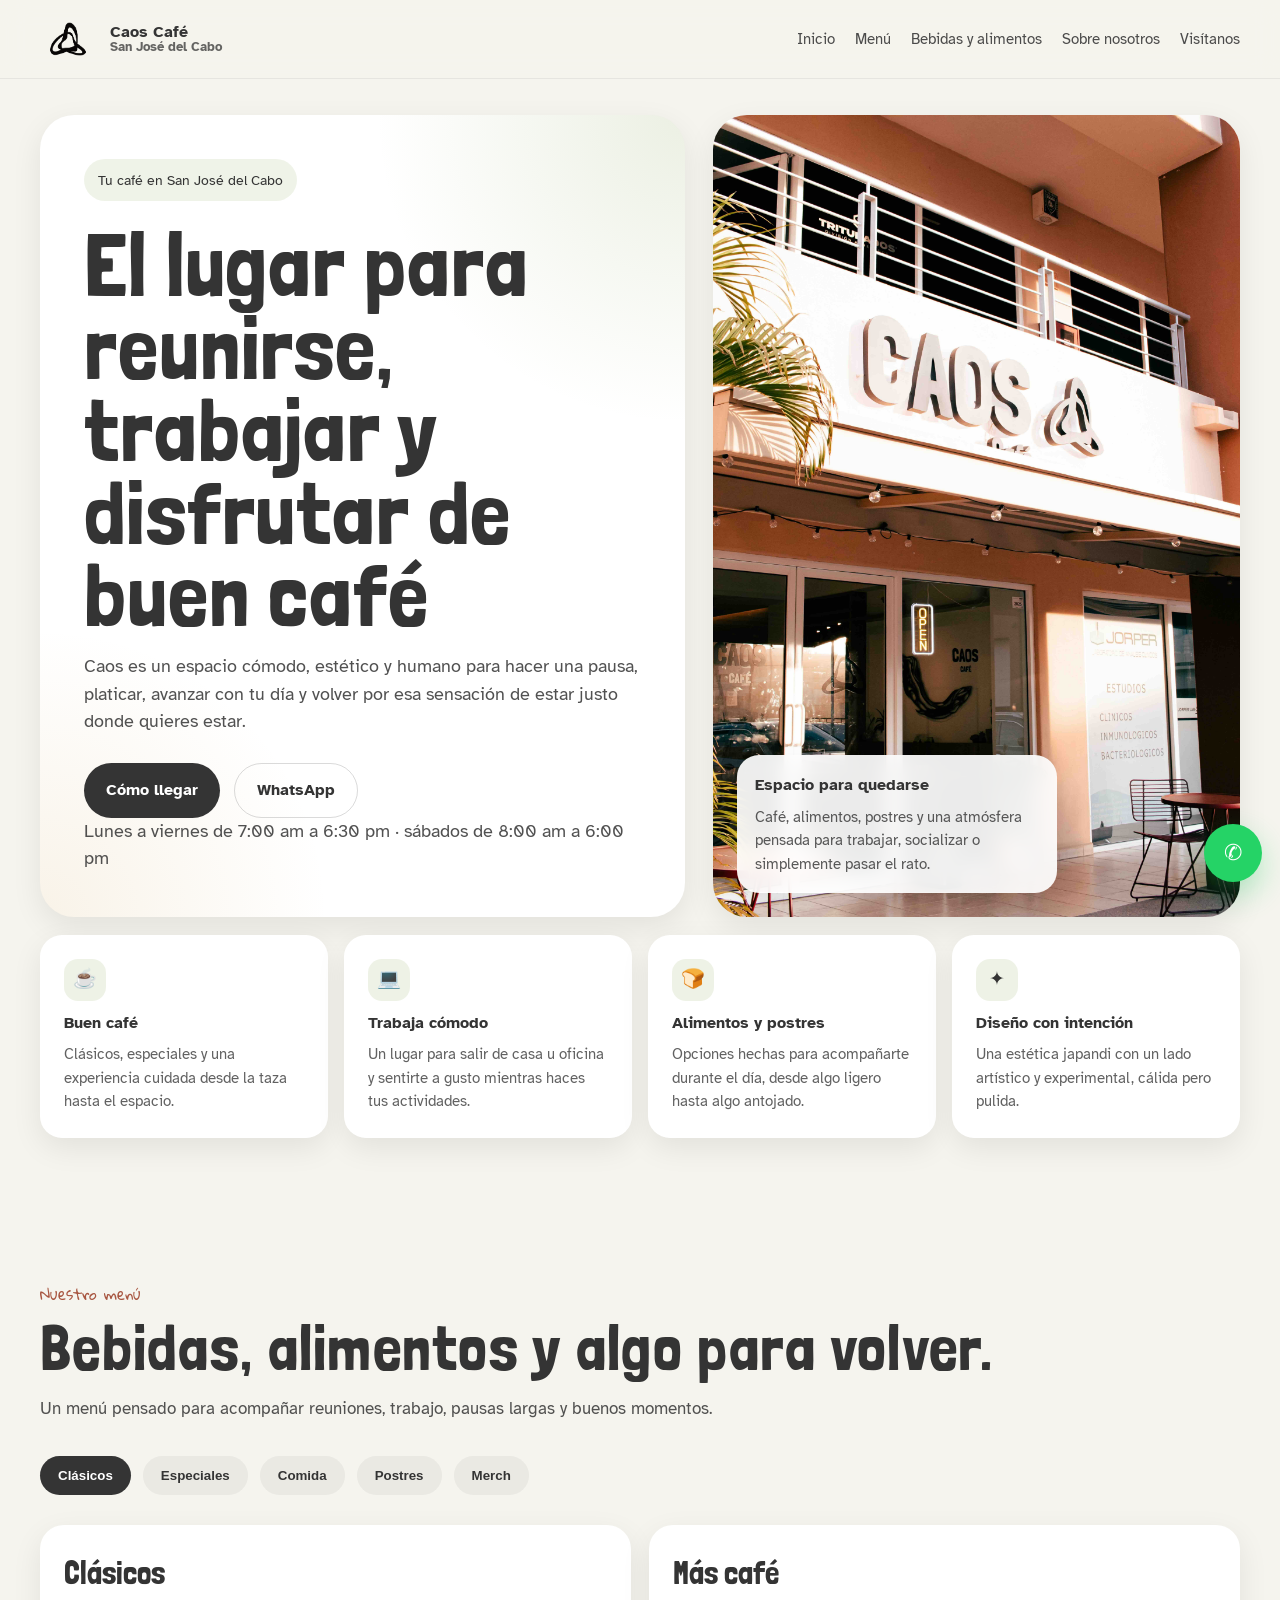
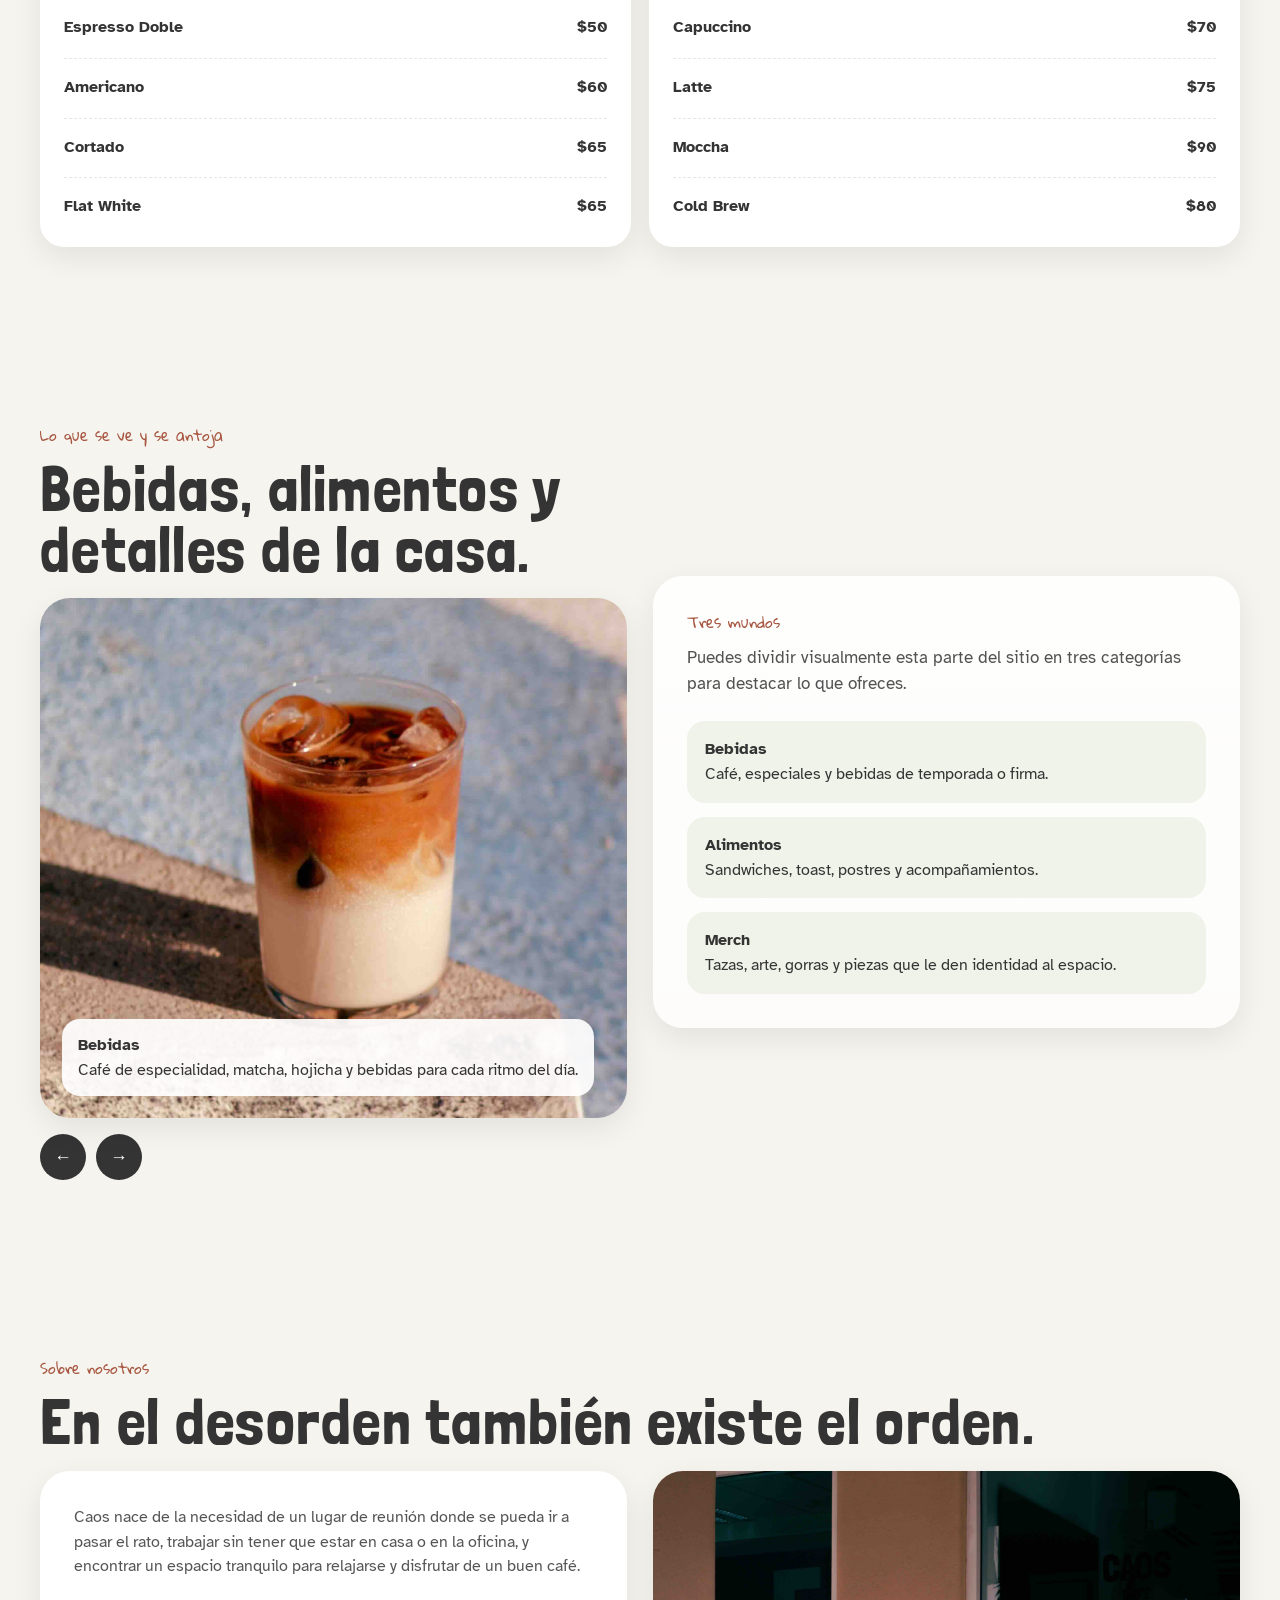
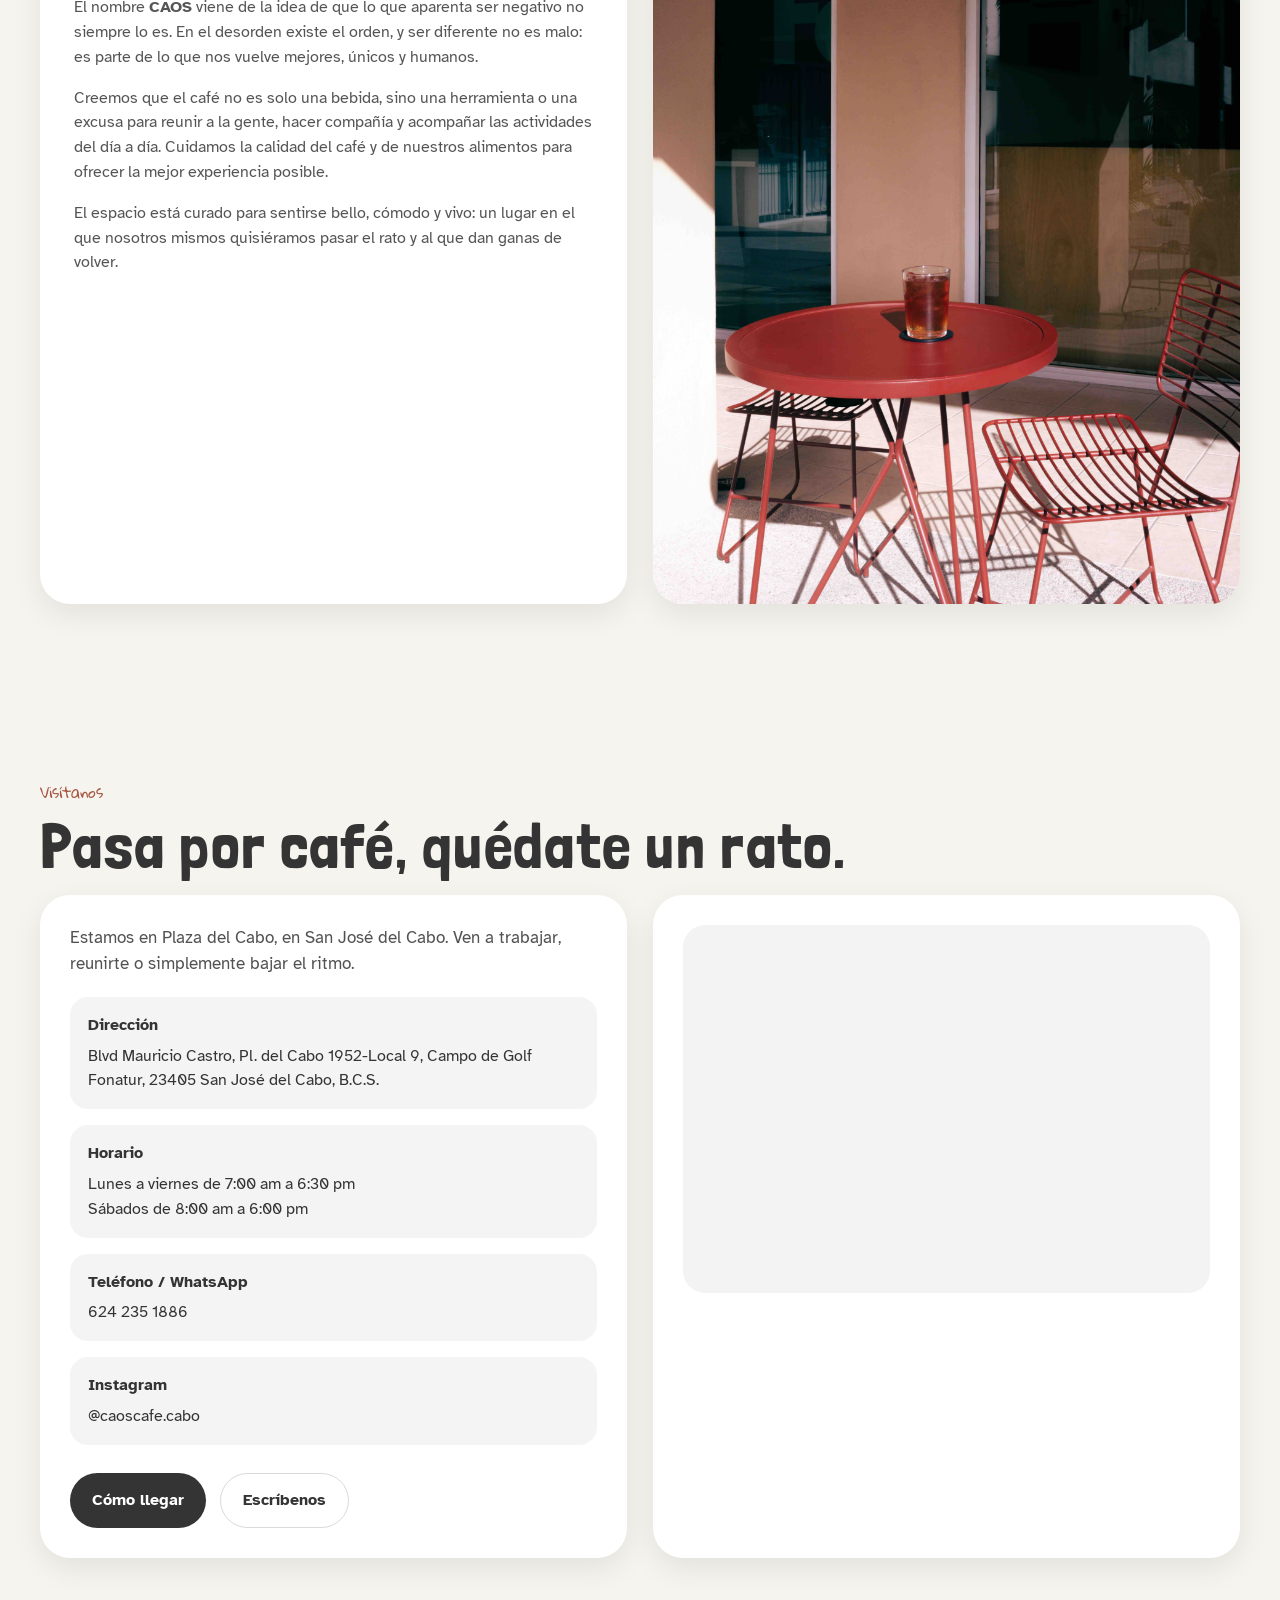
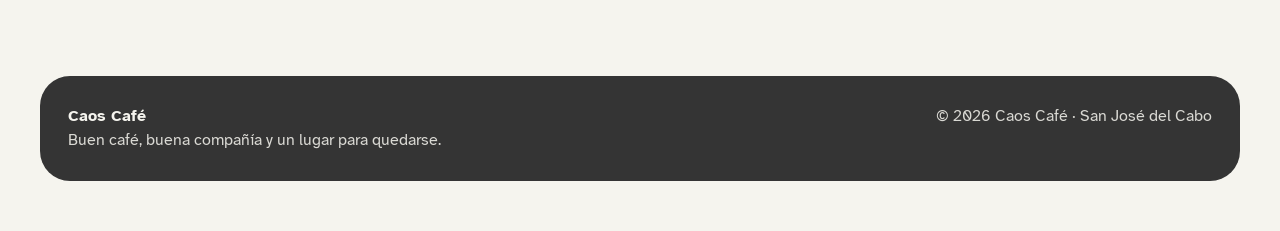
==== index.html @ 8fc266f8 "Update index.html" ====
<!DOCTYPE html>
<html lang="es">
<head>
  <meta charset="UTF-8" />
  <meta name="viewport" content="width=device-width, initial-scale=1.0" />
  <title>Caos Café | San José del Cabo</title>
  <meta
    name="description"
    content="Caos Café es un rincón acogedor en San José del Cabo para reunirse, trabajar, relajarse y disfrutar de buen café, alimentos y postres."
  />

  <link rel="preconnect" href="https://fonts.googleapis.com" />
  <link rel="preconnect" href="https://fonts.gstatic.com" crossorigin />
  <link
    href="https://fonts.googleapis.com/css2?family=Atkinson+Hyperlegible:wght@400;700&family=Gloria+Hallelujah&family=Londrina+Solid:wght@300;400;900&display=swap"
    rel="stylesheet"
  />

  <link rel="stylesheet" href="style.css" />
</head>
<body>
  <header class="topbar">
    <div class="container nav">
      <a class="brand" href="#inicio">
        <div class="brand-logo">
          <img src="img/logo.png" alt="Logo Caos Café" />
        </div>
        <div class="brand-text">
          <strong>Caos Café</strong>
          <span>San José del Cabo</span>
        </div>
      </a>

      <button class="menu-toggle" id="menuToggle" aria-label="Abrir menú">
        Menú
      </button>

      <nav class="nav-links" id="navLinks">
        <a href="#inicio">Inicio</a>
        <a href="#menu">Menú</a>
        <a href="#bebidas-alimentos">Bebidas y alimentos</a>
        <a href="#sobre">Sobre nosotros</a>
        <a href="#visitanos">Visítanos</a>
      </nav>
    </div>
  </header>

  <main>
    <section class="hero container" id="inicio">
      <div class="hero-grid">
        <div class="hero-copy reveal">
          <div class="hero-tag">Tu café en San José del Cabo</div>
          <h1>
            El lugar para reunirse, trabajar y disfrutar de buen café
          </h1>
          <p>
            Caos es un espacio cómodo, estético y humano para hacer una pausa, platicar,
            avanzar con tu día y volver por esa sensación de estar justo donde quieres estar.
          </p>

          <div class="btn-row">
            <a
              class="btn btn-primary"
              href="https://maps.app.goo.gl/ELxwdEVexVzNKW5b9"
              target="_blank"
              rel="noopener noreferrer"
            >
              Cómo llegar
            </a>

            <a
              class="btn btn-secondary"
              href="https://wa.me/526242351886"
              target="_blank"
              rel="noopener noreferrer"
            >
              WhatsApp
            </a>
          </div>

          <p class="hero-note">
            Lunes a viernes de 7:00 am a 6:30 pm · sábados de 8:00 am a 6:00 pm
          </p>
        </div>

        <div class="hero-visual reveal">
          <img src="img/hero.jpeg" alt="Interior de Caos Café" />
          <div class="floating-card">
            <strong>Espacio para quedarse</strong>
            <p>
              Café, alimentos, postres y una atmósfera pensada para trabajar,
              socializar o simplemente pasar el rato.
            </p>
          </div>
        </div>
      </div>

      <div class="info-strip reveal">
        <div class="info-card">
          <div class="info-icon">☕</div>
          <h3>Buen café</h3>
          <p>Clásicos, especiales y una experiencia cuidada desde la taza hasta el espacio.</p>
        </div>
        <div class="info-card">
          <div class="info-icon">💻</div>
          <h3>Trabaja cómodo</h3>
          <p>Un lugar para salir de casa u oficina y sentirte a gusto mientras haces tus actividades.</p>
        </div>
        <div class="info-card">
          <div class="info-icon">🍞</div>
          <h3>Alimentos y postres</h3>
          <p>Opciones hechas para acompañarte durante el día, desde algo ligero hasta algo antojado.</p>
        </div>
        <div class="info-card">
          <div class="info-icon">✦</div>
          <h3>Diseño con intención</h3>
          <p>Una estética japandi con un lado artístico y experimental, cálida pero pulida.</p>
        </div>
      </div>
    </section>

    <section class="section" id="menu">
      <div class="container">
        <span class="eyebrow reveal">Nuestro menú</span>
        <h2 class="section-title reveal">Bebidas, alimentos y algo para volver.</h2>
        <p class="section-intro reveal">
          Un menú pensado para acompañar reuniones, trabajo, pausas largas y buenos momentos.
        </p>

        <div class="menu-tabs reveal">
          <button class="tab-btn active" data-tab="clasicos">Clásicos</button>
          <button class="tab-btn" data-tab="especiales">Especiales</button>
          <button class="tab-btn" data-tab="comida">Comida</button>
          <button class="tab-btn" data-tab="postres">Postres</button>
          <button class="tab-btn" data-tab="merch">Merch</button>
        </div>

        <div class="menu-panel active" id="clasicos">
          <div class="menu-grid">
            <div class="menu-card">
              <h3>Clásicos</h3>
              <div class="menu-list">
                <div class="menu-item"><div class="menu-topline"><span>Espresso Doble</span><span>$50</span></div></div>
                <div class="menu-item"><div class="menu-topline"><span>Americano</span><span>$60</span></div></div>
                <div class="menu-item"><div class="menu-topline"><span>Cortado</span><span>$65</span></div></div>
                <div class="menu-item"><div class="menu-topline"><span>Flat White</span><span>$65</span></div></div>
              </div>
            </div>
            <div class="menu-card">
              <h3>Más café</h3>
              <div class="menu-list">
                <div class="menu-item"><div class="menu-topline"><span>Capuccino</span><span>$70</span></div></div>
                <div class="menu-item"><div class="menu-topline"><span>Latte</span><span>$75</span></div></div>
                <div class="menu-item"><div class="menu-topline"><span>Moccha</span><span>$90</span></div></div>
                <div class="menu-item"><div class="menu-topline"><span>Cold Brew</span><span>$80</span></div></div>
              </div>
            </div>
          </div>
        </div>

        <div class="menu-panel" id="especiales">
          <div class="menu-grid">
            <div class="menu-card">
              <h3>Especiales</h3>
              <div class="menu-list">
                <div class="menu-item">
                  <div class="menu-topline"><span>Escandaloso</span><span>$95</span></div>
                  <div class="menu-desc">Latte shake con miel y leche de avena. Miel de abeja, agave o maple.</div>
                </div>
                <div class="menu-item">
                  <div class="menu-topline"><span>Matcha Latte</span><span>$95</span></div>
                </div>
                <div class="menu-item">
                  <div class="menu-topline"><span>Hojicha Latte</span><span>$95</span></div>
                </div>
                <div class="menu-item">
                  <div class="menu-topline"><span>Frappé</span><span>$105</span></div>
                  <div class="menu-desc">Incluye sabor a elegir.</div>
                </div>
              </div>
            </div>
            <div class="menu-card">
              <h3>También</h3>
              <div class="menu-list">
                <div class="menu-item">
                  <div class="menu-topline"><span>Dirty Chai</span><span>$95</span></div>
                  <div class="menu-desc">Especias y vainilla.</div>
                </div>
                <div class="menu-item">
                  <div class="menu-topline"><span>Té Matcha</span><span>$75</span></div>
                </div>
                <div class="menu-item">
                  <div class="menu-topline"><span>Cold Brew Tonic</span><span>$90</span></div>
                </div>
              </div>
            </div>
          </div>
        </div>

        <div class="menu-panel" id="comida">
          <div class="menu-grid">
            <div class="menu-card">
              <h3>Sandwiches y toast</h3>
              <div class="menu-list">
                <div class="menu-item">
                  <div class="menu-topline"><span>Sandwich Caos</span><span>$185</span></div>
                  <div class="menu-desc">Masa madre, jamón de pavo, mozarella, pesto, tomate cherry y arugula.</div>
                </div>
                <div class="menu-item">
                  <div class="menu-topline"><span>Sandwich Lorenz</span><span>$210</span></div>
                  <div class="menu-desc">Focaccia, prosciutto, mozarella, pesto, tomate deshidratado y arugula.</div>
                </div>
                <div class="menu-item">
                  <div class="menu-topline"><span>Toast Sprott</span><span>$150</span></div>
                  <div class="menu-desc">Aguacate, hummus, tomate cherry, cebolla curtida, arugula y salsa macha.</div>
                </div>
              </div>
            </div>
            <div class="menu-card">
              <h3>Extras</h3>
              <div class="menu-list">
                <div class="menu-item">
                  <div class="menu-topline"><span>Huevo</span><span>+$20</span></div>
                </div>
                <div class="menu-item">
                  <div class="menu-topline"><span>Prosciutto</span><span>+$40</span></div>
                </div>
              </div>
            </div>
          </div>
        </div>

        <div class="menu-panel" id="postres">
          <div class="menu-grid">
            <div class="menu-card">
              <h3>Postres</h3>
              <div class="menu-list">
                <div class="menu-item">
                  <div class="menu-topline"><span>Galletas Betty</span><span>$65</span></div>
                  <div class="menu-desc">Galleta de chispas de chocolate, receta de la abuela Betty.</div>
                </div>
                <div class="menu-item">
                  <div class="menu-topline"><span>Bolitas de Nuez</span><span>1 x $15 / 3 x $40</span></div>
                </div>
              </div>
            </div>
            <div class="menu-card">
              <h3>Para acompañar</h3>
              <div class="menu-list">
                <div class="menu-item">
                  <div class="menu-desc">
                    Tus postres favoritos junto a café de especialidad, matcha o algo frío para tomarte el tiempo con calma.
                  </div>
                </div>
              </div>
            </div>
          </div>
        </div>

        <div class="menu-panel" id="merch">
          <div class="menu-grid">
            <div class="menu-card">
              <h3>Merch</h3>
              <div class="menu-list">
                <div class="menu-item">
                  <div class="menu-topline"><span>Tazas</span><span>Próximamente</span></div>
                </div>
                <div class="menu-item">
                  <div class="menu-topline"><span>Arte</span><span>Próximamente</span></div>
                </div>
                <div class="menu-item">
                  <div class="menu-topline"><span>Gorras</span><span>Próximamente</span></div>
                </div>
              </div>
            </div>
            <div class="menu-card">
              <h3>Espacio para crecer</h3>
              <div class="menu-list">
                <div class="menu-item">
                  <div class="menu-desc">
                    Aquí puedes mostrar piezas especiales, artículos del café y colaboraciones futuras.
                  </div>
                </div>
              </div>
            </div>
          </div>
        </div>
      </div>
    </section>

    <section class="section" id="bebidas-alimentos">
      <div class="container products-layout">
        <div class="reveal">
          <span class="eyebrow">Lo que se ve y se antoja</span>
          <h2 class="section-title">Bebidas, alimentos y detalles de la casa.</h2>

          <div class="carousel" aria-label="Carrusel de imágenes de productos">
            <div class="carousel-track" id="carouselTrack">
              <div class="slide">
                <img src="img/p1.jpeg" alt="Bebida de café" />
                <div class="slide-caption">
                  <strong>Bebidas</strong>
                  <div>Café de especialidad, matcha, hojicha y bebidas para cada ritmo del día.</div>
                </div>
              </div>
              <div class="slide">
                <img src="img/p6.jpeg" alt="Alimentos de cafetería" />
                <div class="slide-caption">
                  <strong>Alimentos</strong>
                  <div>Sandwiches, toast y opciones hechas para acompañar tu pausa o jornada.</div>
                </div>
              </div>
              <div class="slide">
                <img src="img/p7.jpeg" alt="Postres y espacio del café" />
                <div class="slide-caption">
                  <strong>Postres</strong>
                  <div>Pequeños antojos para volver al café una y otra vez.</div>
                </div>
              </div>
              <div class="slide">
                <img src="img/m1.jpg" alt="Merch y detalles del café" />
                <div class="slide-caption">
                  <strong>Merch</strong>
                  <div>Tazas, arte, gorras y objetos que extienden el universo de Caos.</div>
                </div>
              </div>
            </div>
          </div>

          <div class="carousel-controls">
            <button class="carousel-btn" id="prevBtn" aria-label="Imagen anterior">←</button>
            <button class="carousel-btn" id="nextBtn" aria-label="Siguiente imagen">→</button>
          </div>
        </div>

        <div class="products-copy reveal">
          <span class="eyebrow">Tres mundos</span>
          <p class="section-intro">
            Puedes dividir visualmente esta parte del sitio en tres categorías para destacar lo que ofreces.
          </p>
          <ul>
            <li><strong>Bebidas</strong><br />Café, especiales y bebidas de temporada o firma.</li>
            <li><strong>Alimentos</strong><br />Sandwiches, toast, postres y acompañamientos.</li>
            <li><strong>Merch</strong><br />Tazas, arte, gorras y piezas que le den identidad al espacio.</li>
          </ul>
        </div>
      </div>
    </section>

    <section class="section" id="sobre">
      <div class="container">
        <span class="eyebrow reveal">Sobre nosotros</span>
        <h2 class="section-title reveal">En el desorden también existe el orden.</h2>

        <div class="about-grid">
          <div class="about-card reveal">
            <p>
              Caos nace de la necesidad de un lugar de reunión donde se pueda ir a pasar el rato, trabajar sin tener que estar en casa o en la oficina, y encontrar un espacio tranquilo para relajarse y disfrutar de un buen café.
            </p>
            <p>
              El nombre <strong>CAOS</strong> viene de la idea de que lo que aparenta ser negativo no siempre lo es. En el desorden existe el orden, y ser diferente no es malo: es parte de lo que nos vuelve mejores, únicos y humanos.
            </p>
            <p>
              Creemos que el café no es solo una bebida, sino una herramienta o una excusa para reunir a la gente, hacer compañía y acompañar las actividades del día a día. Cuidamos la calidad del café y de nuestros alimentos para ofrecer la mejor experiencia posible.
            </p>
            <p>
              El espacio está curado para sentirse bello, cómodo y vivo: un lugar en el que nosotros mismos quisiéramos pasar el rato y al que dan ganas de volver.
            </p>
          </div>

          <div class="about-image reveal">
            <img src="img/e5.jpeg" alt="Espacio interior del café" />
          </div>
        </div>
      </div>
    </section>

    <section class="section" id="visitanos">
      <div class="container">
        <span class="eyebrow reveal">Visítanos</span>
        <h2 class="section-title reveal">Pasa por café, quédate un rato.</h2>

        <div class="contact-grid">
          <div class="contact-card reveal">
            <p class="section-intro">
              Estamos en Plaza del Cabo, en San José del Cabo. Ven a trabajar, reunirte o simplemente bajar el ritmo.
            </p>

            <div class="contact-list">
              <div class="contact-item">
                <strong>Dirección</strong>
                Blvd Mauricio Castro, Pl. del Cabo 1952-Local 9, Campo de Golf Fonatur, 23405 San José del Cabo, B.C.S.
              </div>
              <div class="contact-item">
                <strong>Horario</strong>
                Lunes a viernes de 7:00 am a 6:30 pm<br />
                Sábados de 8:00 am a 6:00 pm
              </div>
              <div class="contact-item">
                <strong>Teléfono / WhatsApp</strong>
                <a href="tel:+526242351886">624 235 1886</a>
              </div>
              <div class="contact-item">
                <strong>Instagram</strong>
                <a href="https://www.instagram.com/caoscafe.cabo/" target="_blank" rel="noopener noreferrer">
                  @caoscafe.cabo
                </a>
              </div>
            </div>

            <div class="btn-row">
              <a
                class="btn btn-primary"
                href="https://maps.app.goo.gl/ELxwdEVexVzNKW5b9"
                target="_blank"
                rel="noopener noreferrer"
              >
                Cómo llegar
              </a>
              <a
                class="btn btn-secondary"
                href="https://wa.me/526242351886"
                target="_blank"
                rel="noopener noreferrer"
              >
                Escríbenos
              </a>
            </div>
          </div>

          <div class="map-card reveal">
            <div class="map-embed">
              <iframe
                title="Mapa de Caos Café"
                src="https://www.google.com/maps?q=Blvd%20Mauricio%20Castro,%20Pl.%20del%20Cabo%201952-Local%209,%20Campo%20de%20Golf%20Fonatur,%2023405%20San%20Jos%C3%A9%20del%20Cabo,%20B.C.S.&output=embed"
                loading="lazy"
                referrerpolicy="no-referrer-when-downgrade"
              ></iframe>
            </div>
          </div>
        </div>
      </div>
    </section>
  </main>

  <footer class="footer">
    <div class="container">
      <div class="footer-card">
        <div>
          <strong>Caos Café</strong>
          <p>Buen café, buena compañía y un lugar para quedarse.</p>
        </div>
        <div>
          <p>© 2026 Caos Café · San José del Cabo</p>
        </div>
      </div>
    </div>
  </footer>

  <a
    class="whatsapp-float"
    href="https://wa.me/526242351886"
    target="_blank"
    rel="noopener noreferrer"
    aria-label="Abrir WhatsApp"
  >
    ✆
  </a>

  <script>
    const menuToggle = document.getElementById("menuToggle");
    const navLinks = document.getElementById("navLinks");

    menuToggle?.addEventListener("click", () => {
      navLinks.classList.toggle("open");
    });

    navLinks?.querySelectorAll("a").forEach((link) => {
      link.addEventListener("click", () => navLinks.classList.remove("open"));
    });

    const tabButtons = document.querySelectorAll(".tab-btn");
    const menuPanels = document.querySelectorAll(".menu-panel");

    tabButtons.forEach((button) => {
      button.addEventListener("click", () => {
        const target = button.dataset.tab;

        tabButtons.forEach((btn) => btn.classList.remove("active"));
        menuPanels.forEach((panel) => panel.classList.remove("active"));

        button.classList.add("active");
        document.getElementById(target).classList.add("active");
      });
    });

    const track = document.getElementById("carouselTrack");
    const slides = document.querySelectorAll(".slide");
    const prevBtn = document.getElementById("prevBtn");
    const nextBtn = document.getElementById("nextBtn");

    let currentSlide = 0;

    function updateCarousel() {
      track.style.transform = `translateX(-${currentSlide * 100}%)`;
    }

    nextBtn?.addEventListener("click", () => {
      currentSlide = (currentSlide + 1) % slides.length;
      updateCarousel();
    });

    prevBtn?.addEventListener("click", () => {
      currentSlide = (currentSlide - 1 + slides.length) % slides.length;
      updateCarousel();
    });

    setInterval(() => {
      currentSlide = (currentSlide + 1) % slides.length;
      updateCarousel();
    }, 5000);

    const revealItems = document.querySelectorAll(".reveal");

    const revealObserver = new IntersectionObserver(
      (entries) => {
        entries.forEach((entry) => {
          if (entry.isIntersecting) {
            entry.target.classList.add("visible");
          }
        });
      },
      { threshold: 0.14 }
    );

    revealItems.forEach((item) => revealObserver.observe(item));
  </script>
</body>
</html>
---- style.css ----
:root {
  --bg: rgb(245, 244, 238);
  --text: rgb(52, 52, 52);
  --olive: rgb(148, 171, 100);
  --mustard: rgb(203, 154, 65);
  --terracotta: rgb(168, 86, 65);
  --white: #ffffff;
  --shadow: 0 10px 30px rgba(0, 0, 0, 0.08);
  --radius: 22px;
  --max-width: 1200px;
}

* {
  box-sizing: border-box;
}

html {
  scroll-behavior: smooth;
}

body {
  margin: 0;
  font-family: "Atkinson Hyperlegible", sans-serif;
  background: var(--bg);
  color: var(--text);
  line-height: 1.55;
}

img {
  max-width: 100%;
  display: block;
}

a {
  color: inherit;
  text-decoration: none;
}

.container {
  width: min(calc(100% - 32px), var(--max-width));
  margin: 0 auto;
}

.section {
  padding: 88px 0;
}

.eyebrow {
  font-family: "Gloria Hallelujah", cursive;
  color: var(--terracotta);
  font-size: 0.95rem;
  margin-bottom: 12px;
  display: inline-block;
}

.section-title {
  font-family: "Londrina Solid", cursive;
  font-size: clamp(2.2rem, 5vw, 4.2rem);
  line-height: 0.95;
  letter-spacing: 0.02em;
  margin: 0 0 18px;
  font-weight: 400;
}

.section-intro {
  max-width: 760px;
  font-size: 1.05rem;
  color: rgba(52, 52, 52, 0.85);
  margin: 0;
}

.btn-row {
  display: flex;
  gap: 14px;
  flex-wrap: wrap;
  margin-top: 28px;
}

.btn {
  display: inline-flex;
  align-items: center;
  justify-content: center;
  gap: 10px;
  padding: 14px 22px;
  border-radius: 999px;
  font-weight: 700;
  transition: transform 0.25s ease, opacity 0.25s ease, background 0.25s ease;
  cursor: pointer;
  border: none;
}

.btn:hover {
  transform: translateY(-2px);
}

.btn-primary {
  background: var(--text);
  color: var(--white);
}

.btn-secondary {
  background: transparent;
  border: 1.5px solid rgba(52, 52, 52, 0.18);
  color: var(--text);
}

.topbar {
  position: sticky;
  top: 0;
  z-index: 1000;
  backdrop-filter: blur(14px);
  background: rgba(245, 244, 238, 0.78);
  border-bottom: 1px solid rgba(52, 52, 52, 0.08);
}

.nav {
  min-height: 78px;
  display: flex;
  align-items: center;
  justify-content: space-between;
  gap: 20px;
}

.brand {
  display: flex;
  align-items: center;
  gap: 14px;
  font-weight: 700;
}

.brand-logo {
  width: 56px;
  height: 56px;
  border-radius: 0;
  background: transparent;
  display: flex;
  align-items: center;
  justify-content: center;
  box-shadow: none;
  overflow: visible;
  flex-shrink: 0;
}

.brand-logo img {
  width: 100%;
  height: 100%;
  object-fit: contain;
  display: block;
}

.brand-text {
  display: flex;
  flex-direction: column;
  line-height: 1.05;
}

.brand-text strong {
  font-size: 1rem;
}

.brand-text span {
  font-size: 0.82rem;
  opacity: 0.75;
}

.nav-links {
  display: flex;
  align-items: center;
  gap: 20px;
  font-size: 0.96rem;
}

.nav-links a {
  position: relative;
  opacity: 0.88;
}

.nav-links a::after {
  content: "";
  position: absolute;
  left: 0;
  bottom: -6px;
  width: 100%;
  height: 2px;
  background: var(--terracotta);
  transform: scaleX(0);
  transform-origin: left;
  transition: transform 0.25s ease;
}

.nav-links a:hover::after {
  transform: scaleX(1);
}

.menu-toggle {
  display: none;
  background: transparent;
  border: none;
  font-size: 1rem;
  font-weight: 700;
  color: var(--text);
}

.hero {
  padding: 36px 0 56px;
}

.hero-grid {
  display: grid;
  grid-template-columns: 1.1fr 0.9fr;
  gap: 28px;
  align-items: stretch;
}

.hero-copy,
.hero-visual {
  border-radius: 34px;
  overflow: hidden;
  background: var(--white);
  box-shadow: var(--shadow);
}

.hero-copy {
  padding: 44px;
  display: flex;
  flex-direction: column;
  justify-content: center;
  position: relative;
  min-height: 600px;
  background:
    radial-gradient(circle at top right, rgba(148, 171, 100, 0.18), transparent 30%),
    radial-gradient(circle at bottom left, rgba(203, 154, 65, 0.12), transparent 28%),
    var(--white);
}

.hero-tag {
  display: inline-flex;
  align-items: center;
  gap: 10px;
  width: fit-content;
  background: rgba(148, 171, 100, 0.15);
  color: var(--text);
  border-radius: 999px;
  padding: 10px 14px;
  font-size: 0.9rem;
  margin-bottom: 22px;
}

.hero h1 {
  font-family: "Londrina Solid", cursive;
  font-size: clamp(3.2rem, 7vw, 6.4rem);
  line-height: 0.92;
  letter-spacing: 0.01em;
  margin: 0 0 18px;
  font-weight: 400;
}

.hero p {
  font-size: 1.1rem;
  max-width: 620px;
  margin: 0;
  color: rgba(52, 52, 52, 0.86);
}

.hero-note {
  margin-top: 26px;
  font-size: 0.98rem;
  color: rgba(52, 52, 52, 0.72);
}

.hero-visual {
  position: relative;
  min-height: 600px;
}

.hero-visual img {
  width: 100%;
  height: 100%;
  object-fit: cover;
}

.floating-card {
  position: absolute;
  left: 24px;
  bottom: 24px;
  background: rgba(255, 255, 255, 0.92);
  backdrop-filter: blur(10px);
  border-radius: 22px;
  padding: 18px 18px 16px;
  max-width: 320px;
  box-shadow: var(--shadow);
}

.floating-card strong {
  display: block;
  margin-bottom: 8px;
}

.floating-card p {
  margin: 0;
  font-size: 0.95rem;
  color: rgba(52, 52, 52, 0.82);
}

.info-strip {
  display: grid;
  grid-template-columns: repeat(4, 1fr);
  gap: 16px;
  margin-top: 18px;
}

.info-card {
  background: var(--white);
  border-radius: 22px;
  padding: 24px;
  box-shadow: var(--shadow);
}

.info-card h3 {
  margin: 10px 0 8px;
  font-size: 1rem;
}

.info-card p {
  margin: 0;
  color: rgba(52, 52, 52, 0.78);
  font-size: 0.95rem;
}

.info-icon {
  width: 42px;
  height: 42px;
  border-radius: 14px;
  display: grid;
  place-items: center;
  background: rgba(148, 171, 100, 0.16);
  font-size: 1.2rem;
}

.menu-tabs {
  display: flex;
  gap: 12px;
  flex-wrap: wrap;
  margin: 34px 0 30px;
}

.tab-btn {
  background: rgba(52, 52, 52, 0.06);
  color: var(--text);
  border: none;
  padding: 12px 18px;
  border-radius: 999px;
  font-weight: 700;
  cursor: pointer;
  transition: 0.25s ease;
}

.tab-btn.active {
  background: var(--text);
  color: var(--white);
}

.menu-panel {
  display: none;
}

.menu-panel.active {
  display: block;
  animation: fadeUp 0.35s ease;
}

.menu-grid {
  display: grid;
  grid-template-columns: repeat(2, 1fr);
  gap: 18px;
}

.menu-card {
  background: var(--white);
  border-radius: 24px;
  padding: 24px;
  box-shadow: var(--shadow);
}

.menu-card h3 {
  margin: 0 0 16px;
  font-family: "Londrina Solid", cursive;
  font-size: 2rem;
  font-weight: 400;
}

.menu-list {
  display: flex;
  flex-direction: column;
  gap: 16px;
}

.menu-item {
  padding-bottom: 14px;
  border-bottom: 1px dashed rgba(52, 52, 52, 0.12);
}

.menu-item:last-child {
  border-bottom: none;
  padding-bottom: 0;
}

.menu-topline {
  display: flex;
  justify-content: space-between;
  gap: 18px;
  font-weight: 700;
  margin-bottom: 4px;
}

.menu-desc {
  font-size: 0.93rem;
  color: rgba(52, 52, 52, 0.76);
}

.products-layout {
  display: grid;
  grid-template-columns: 1fr 1fr;
  gap: 26px;
  align-items: center;
}

.carousel {
  position: relative;
  background: var(--white);
  border-radius: 30px;
  overflow: hidden;
  box-shadow: var(--shadow);
}

.carousel-track {
  display: flex;
  transition: transform 0.45s ease;
}

.slide {
  min-width: 100%;
  position: relative;
  height: 520px;
}

.slide img {
  width: 100%;
  height: 100%;
  object-fit: cover;
}

.slide-caption {
  position: absolute;
  left: 22px;
  bottom: 22px;
  background: rgba(255, 255, 255, 0.92);
  padding: 14px 16px;
  border-radius: 18px;
  max-width: calc(100% - 44px);
  box-shadow: var(--shadow);
}

.carousel-controls {
  display: flex;
  gap: 10px;
  margin-top: 16px;
}

.carousel-btn {
  border: none;
  width: 46px;
  height: 46px;
  border-radius: 50%;
  background: var(--text);
  color: var(--white);
  cursor: pointer;
  font-size: 1.1rem;
}

.products-copy {
  background: linear-gradient(180deg, rgba(255, 255, 255, 0.9), rgba(255, 255, 255, 0.76));
  box-shadow: var(--shadow);
  border-radius: 30px;
  padding: 34px;
}

.products-copy ul {
  list-style: none;
  padding: 0;
  margin: 24px 0 0;
  display: grid;
  gap: 14px;
}

.products-copy li {
  background: rgba(148, 171, 100, 0.12);
  border-radius: 18px;
  padding: 16px 18px;
}

.about-grid {
  display: grid;
  grid-template-columns: 1fr 1fr;
  gap: 26px;
  align-items: stretch;
}

.about-card,
.about-image {
  background: var(--white);
  border-radius: 30px;
  overflow: hidden;
  box-shadow: var(--shadow);
}

.about-card {
  padding: 34px;
}

.about-card p {
  margin: 0 0 16px;
  color: rgba(52, 52, 52, 0.84);
  font-size: 1rem;
}

.about-image img {
  width: 100%;
  height: 100%;
  object-fit: cover;
  min-height: 100%;
}

.contact-grid {
  display: grid;
  grid-template-columns: 1fr 1fr;
  gap: 26px;
}

.contact-card,
.map-card {
  background: var(--white);
  border-radius: 30px;
  padding: 30px;
  box-shadow: var(--shadow);
}

.contact-list {
  display: grid;
  gap: 16px;
  margin-top: 20px;
}

.contact-item {
  padding: 16px 18px;
  background: rgba(52, 52, 52, 0.05);
  border-radius: 18px;
}

.contact-item strong {
  display: block;
  margin-bottom: 6px;
}

.map-embed {
  border-radius: 22px;
  overflow: hidden;
  min-height: 360px;
  background: rgba(52, 52, 52, 0.06);
}

.map-embed iframe {
  width: 100%;
  height: 360px;
  border: 0;
}

.footer {
  padding: 30px 0 50px;
}

.footer-card {
  background: var(--text);
  color: var(--bg);
  border-radius: 30px;
  padding: 28px;
  display: flex;
  justify-content: space-between;
  gap: 20px;
  flex-wrap: wrap;
}

.footer-card p {
  margin: 0;
  opacity: 0.86;
}

.whatsapp-float {
  position: fixed;
  right: 18px;
  bottom: 18px;
  z-index: 1001;
  background: #25d366;
  color: white;
  width: 58px;
  height: 58px;
  border-radius: 50%;
  display: grid;
  place-items: center;
  box-shadow: 0 12px 30px rgba(37, 211, 102, 0.32);
  font-size: 1.35rem;
}

.reveal {
  opacity: 0;
  transform: translateY(28px);
  transition: opacity 0.7s ease, transform 0.7s ease;
}

.reveal.visible {
  opacity: 1;
  transform: translateY(0);
}

@keyframes fadeUp {
  from {
    opacity: 0;
    transform: translateY(12px);
  }
  to {
    opacity: 1;
    transform: translateY(0);
  }
}

@media (max-width: 1024px) {
  .hero-grid,
  .products-layout,
  .about-grid,
  .contact-grid {
    grid-template-columns: 1fr;
  }

  .info-strip,
  .menu-grid {
    grid-template-columns: 1fr 1fr;
  }

  .hero-copy,
  .hero-visual {
    min-height: auto;
  }

  .slide {
    height: 440px;
  }
}

@media (max-width: 760px) {
  .nav {
    min-height: 72px;
  }

  .menu-toggle {
    display: inline-flex;
  }

  .nav-links {
    position: absolute;
    left: 16px;
    right: 16px;
    top: 78px;
    background: rgba(245, 244, 238, 0.98);
    border: 1px solid rgba(52, 52, 52, 0.08);
    box-shadow: var(--shadow);
    border-radius: 22px;
    padding: 18px;
    display: none;
    flex-direction: column;
    align-items: flex-start;
  }

  .nav-links.open {
    display: flex;
  }

  .hero-copy {
    padding: 32px 24px;
  }

  .section {
    padding: 72px 0;
  }

  .info-strip,
  .menu-grid {
    grid-template-columns: 1fr;
  }

  .floating-card {
    left: 16px;
    right: 16px;
    bottom: 16px;
    max-width: none;
  }

  .slide {
    height: 360px;
  }

  .footer-card {
    flex-direction: column;
  }
}
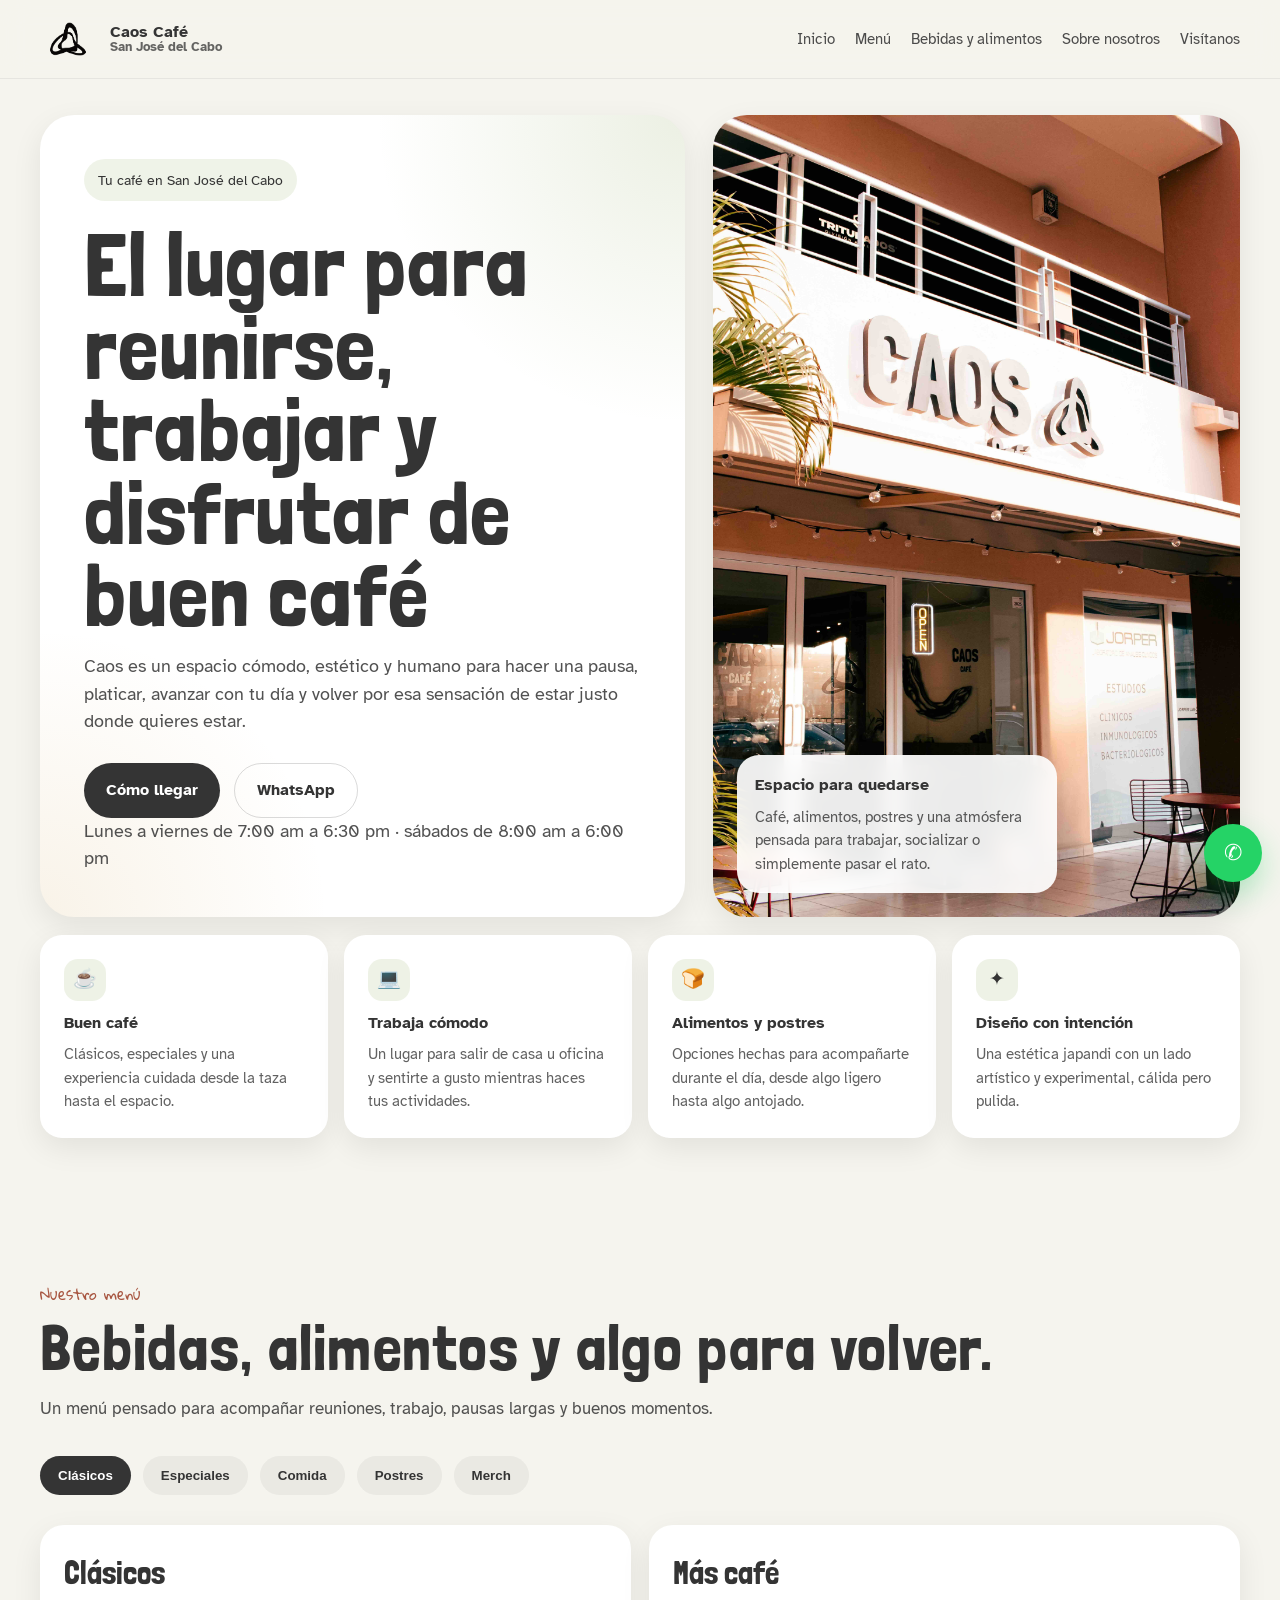
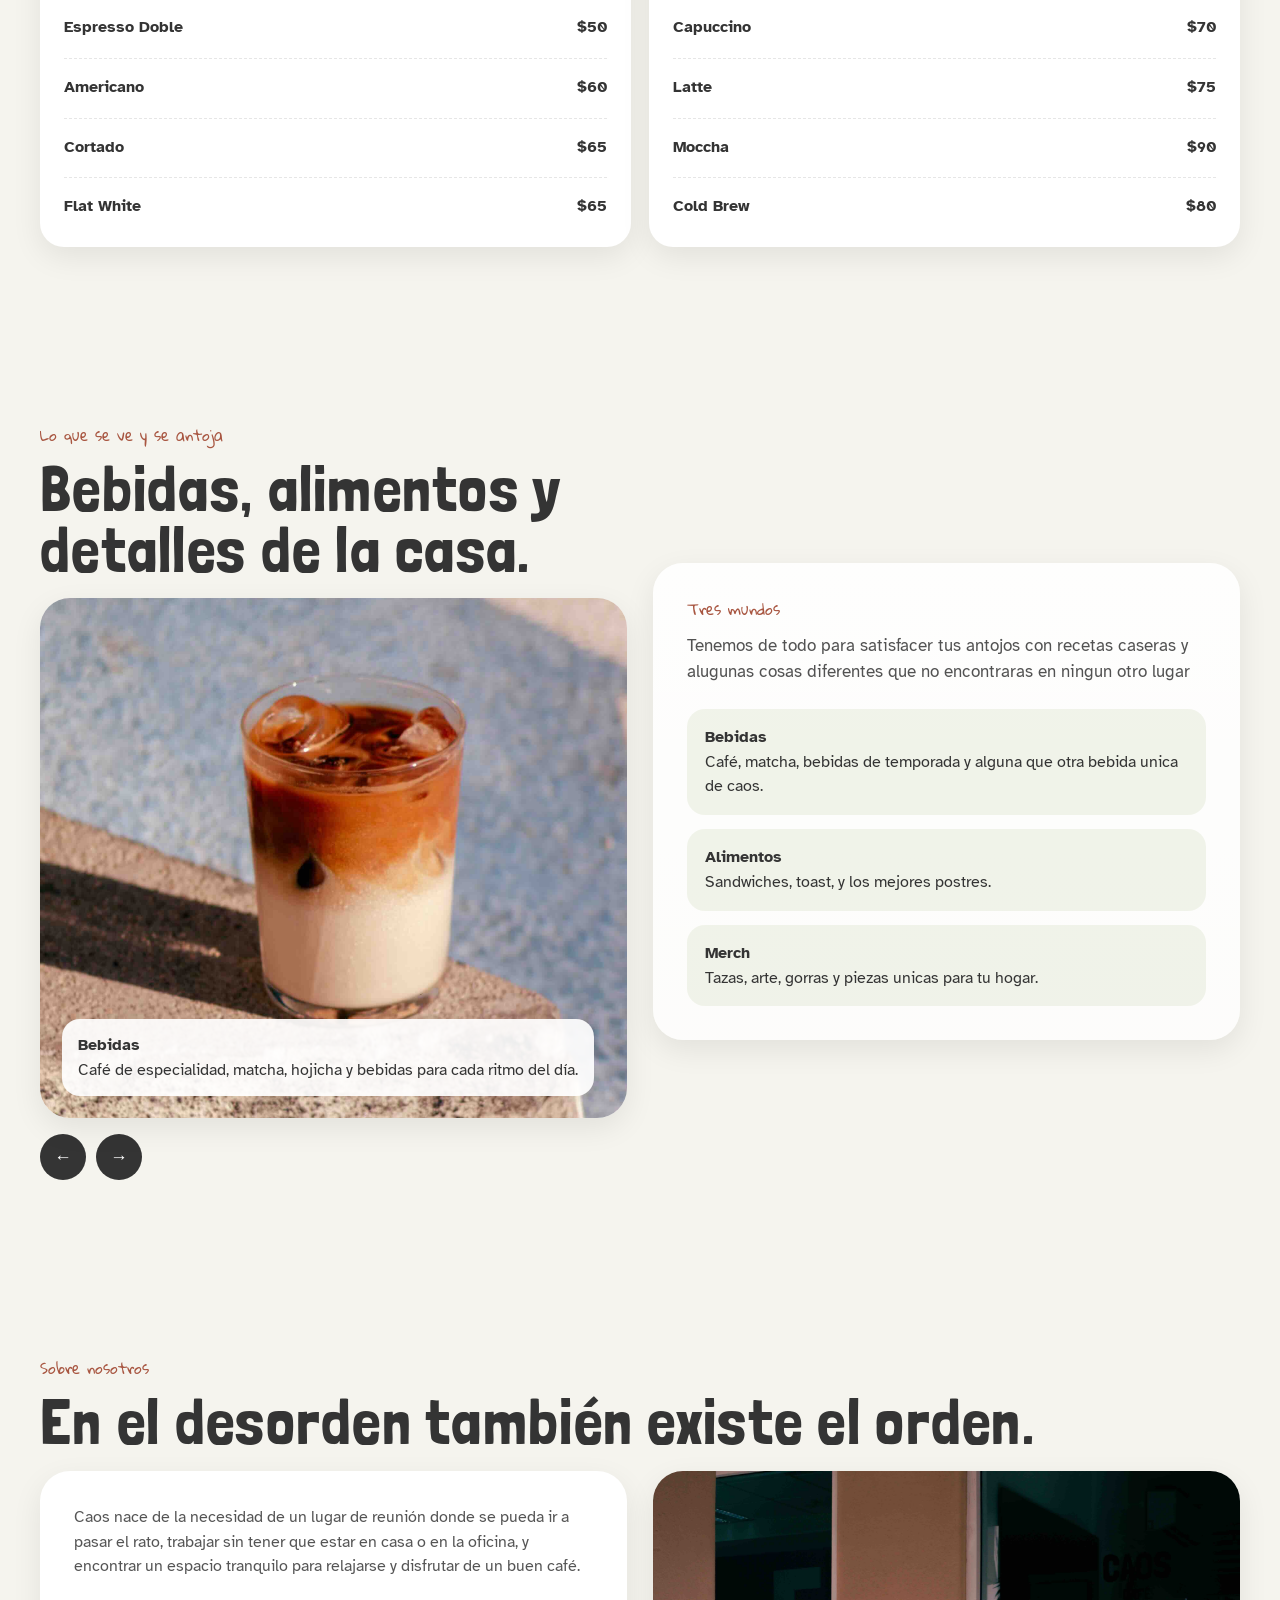
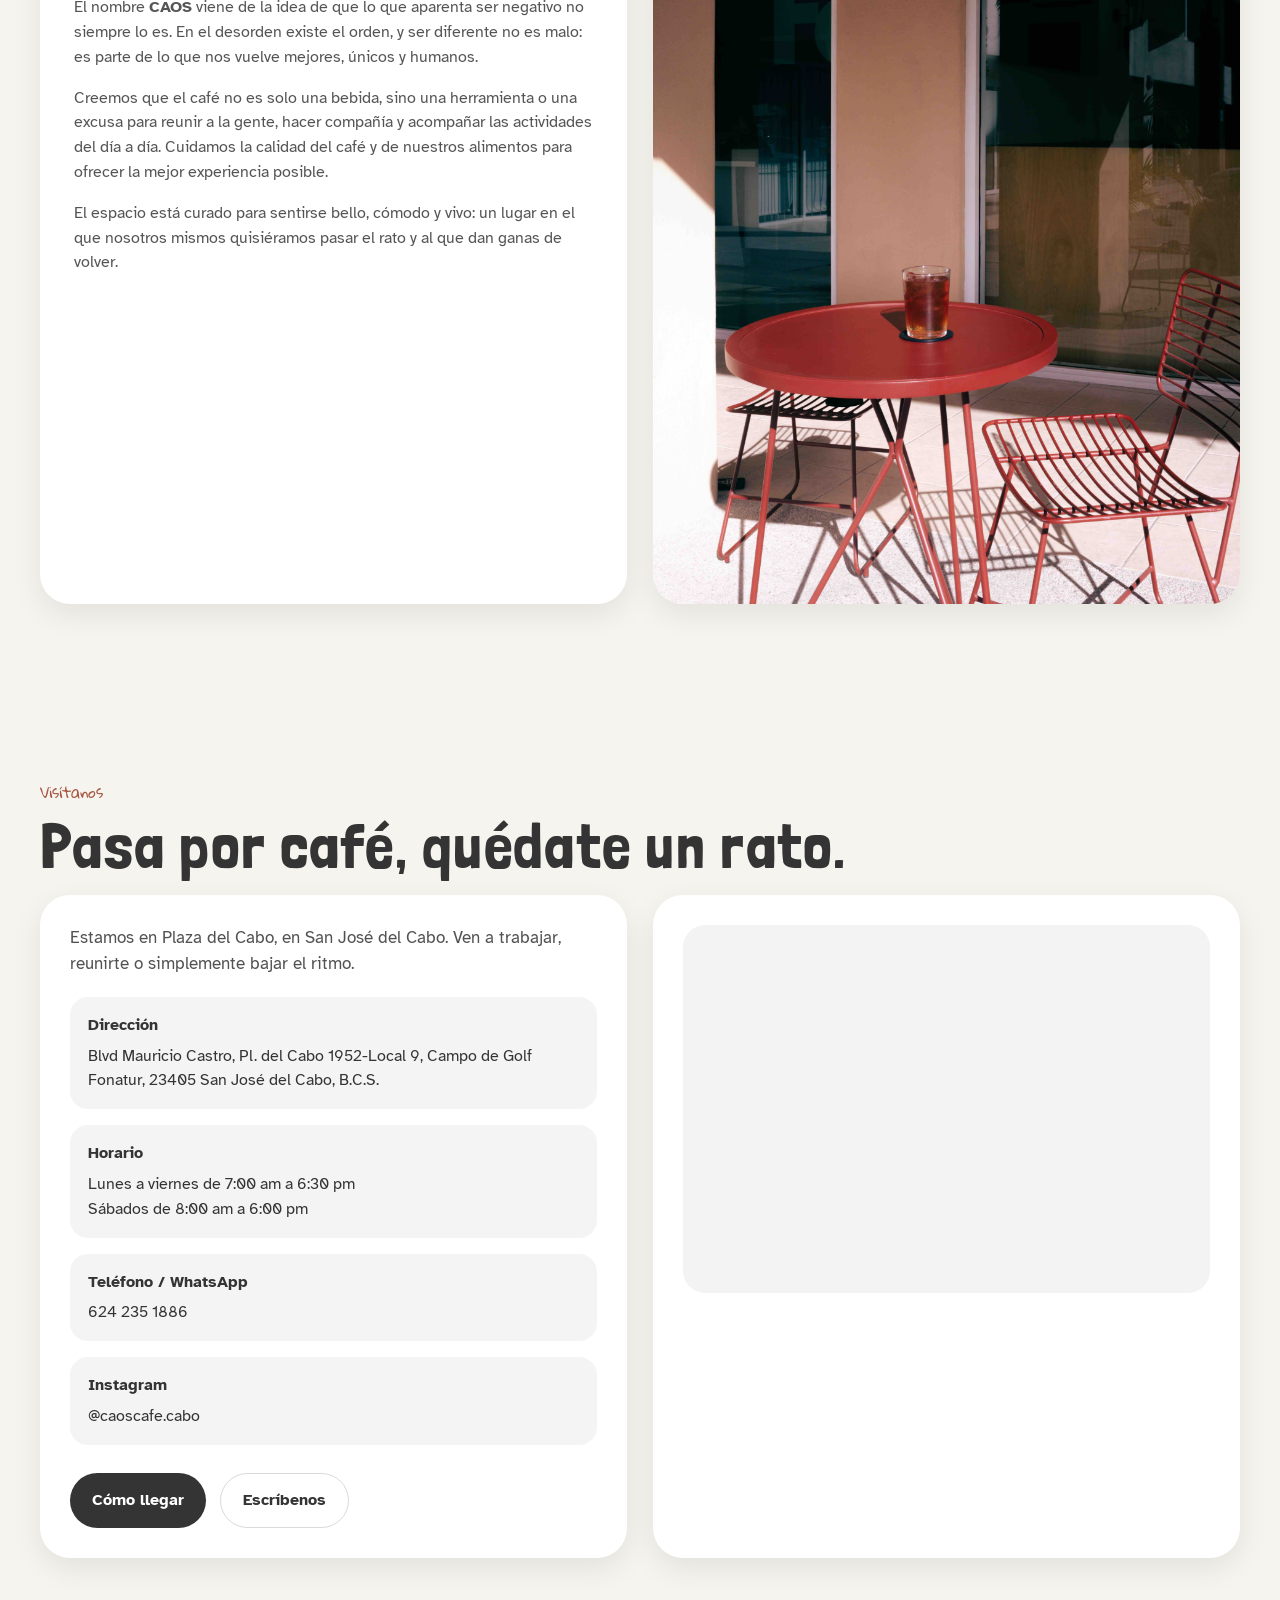
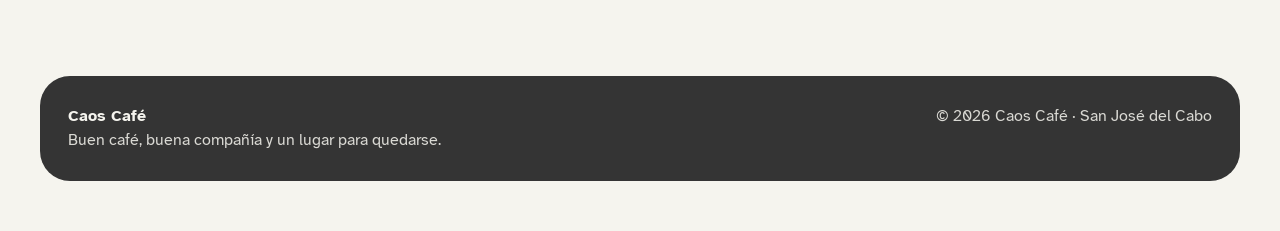
==== commit 49f65362: "Update index.html" ====
--- a/index.html
+++ b/index.html
@@ -274,11 +274,11 @@
               </div>
             </div>
             <div class="menu-card">
-              <h3>Espacio para crecer</h3>
+              <h3>Y más cositas...</h3>
               <div class="menu-list">
                 <div class="menu-item">
                   <div class="menu-desc">
-                    Aquí puedes mostrar piezas especiales, artículos del café y colaboraciones futuras.
+                    Estamos trabajando en traer cosas nuevas para ustedes.
                   </div>
                 </div>
               </div>
@@ -336,12 +336,12 @@
         <div class="products-copy reveal">
           <span class="eyebrow">Tres mundos</span>
           <p class="section-intro">
-            Puedes dividir visualmente esta parte del sitio en tres categorías para destacar lo que ofreces.
+            Tenemos de todo para satisfacer tus antojos con recetas caseras y alugunas cosas diferentes que no encontraras en ningun otro lugar
           </p>
           <ul>
-            <li><strong>Bebidas</strong><br />Café, especiales y bebidas de temporada o firma.</li>
-            <li><strong>Alimentos</strong><br />Sandwiches, toast, postres y acompañamientos.</li>
-            <li><strong>Merch</strong><br />Tazas, arte, gorras y piezas que le den identidad al espacio.</li>
+            <li><strong>Bebidas</strong><br />Café, matcha, bebidas de temporada y alguna que otra bebida unica de caos.</li>
+            <li><strong>Alimentos</strong><br />Sandwiches, toast, y los mejores postres.</li>
+            <li><strong>Merch</strong><br />Tazas, arte, gorras y piezas unicas para tu hogar.</li>
           </ul>
         </div>
       </div>
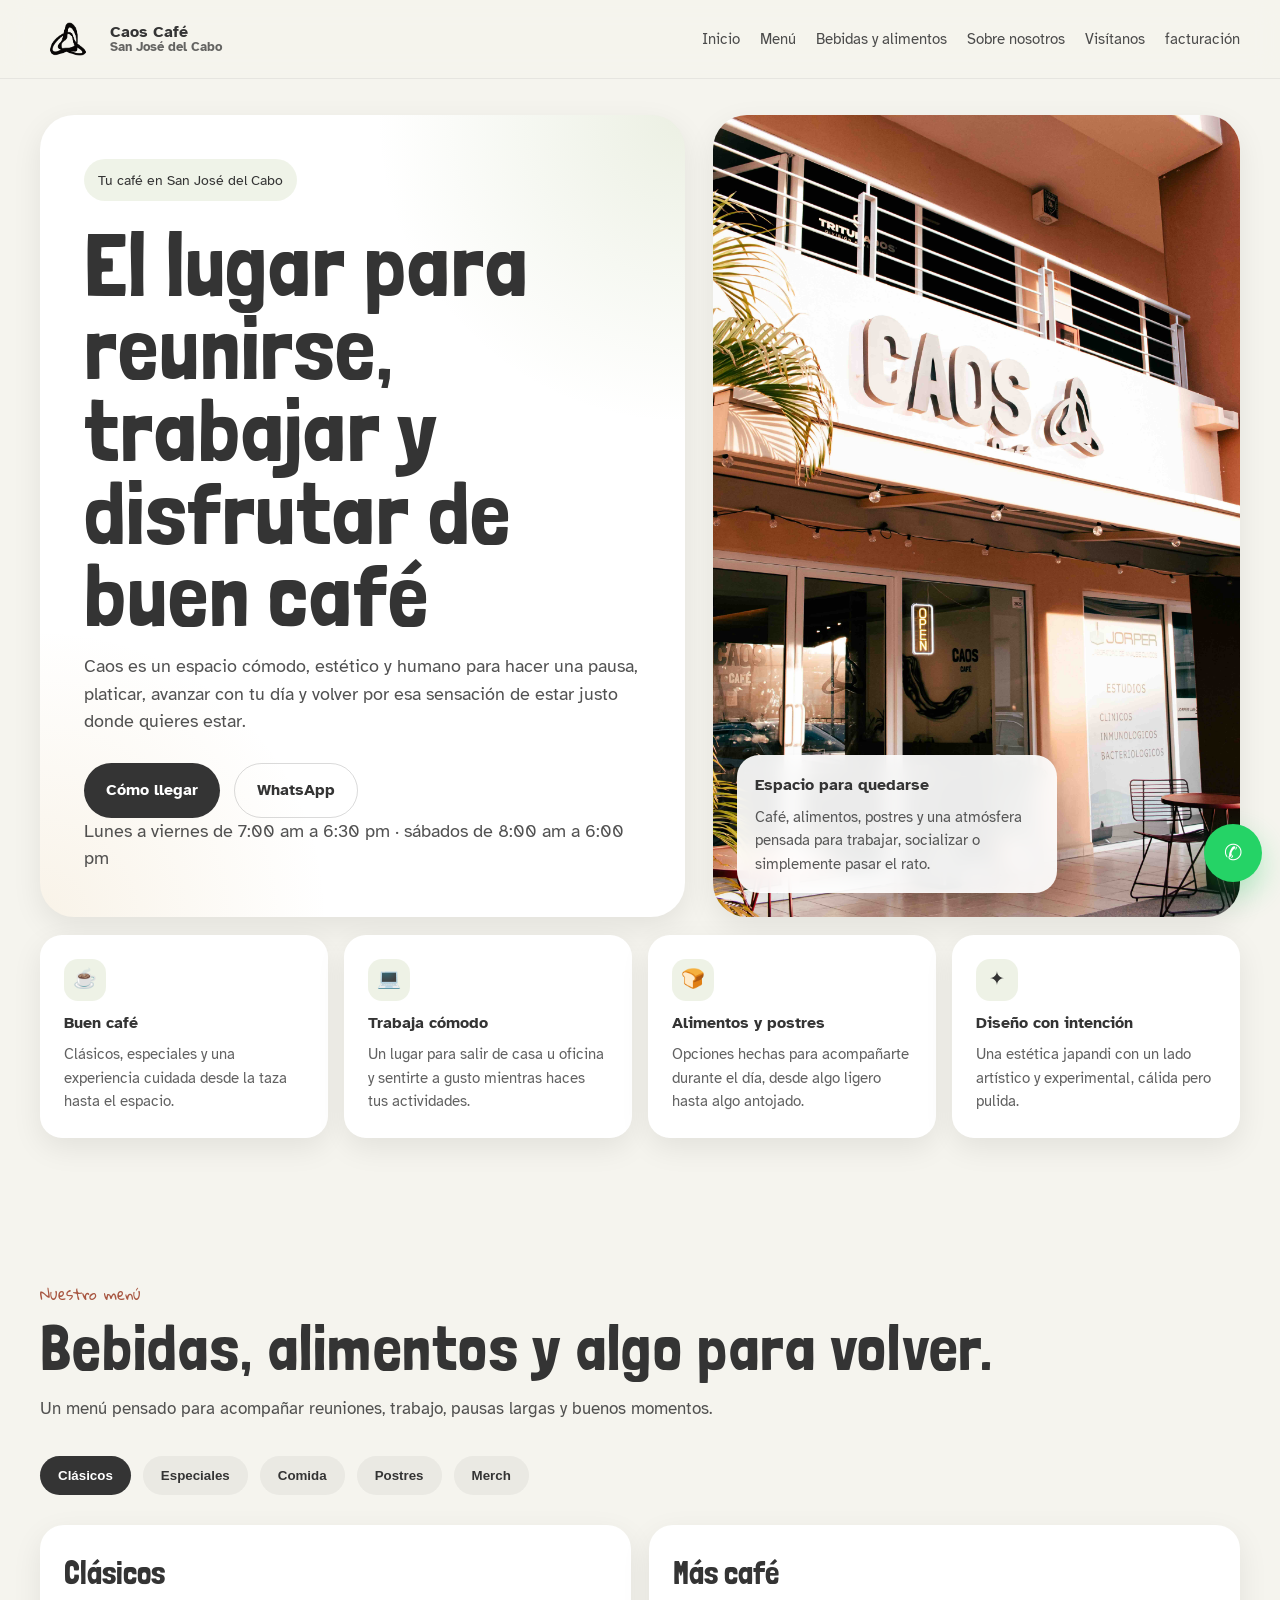
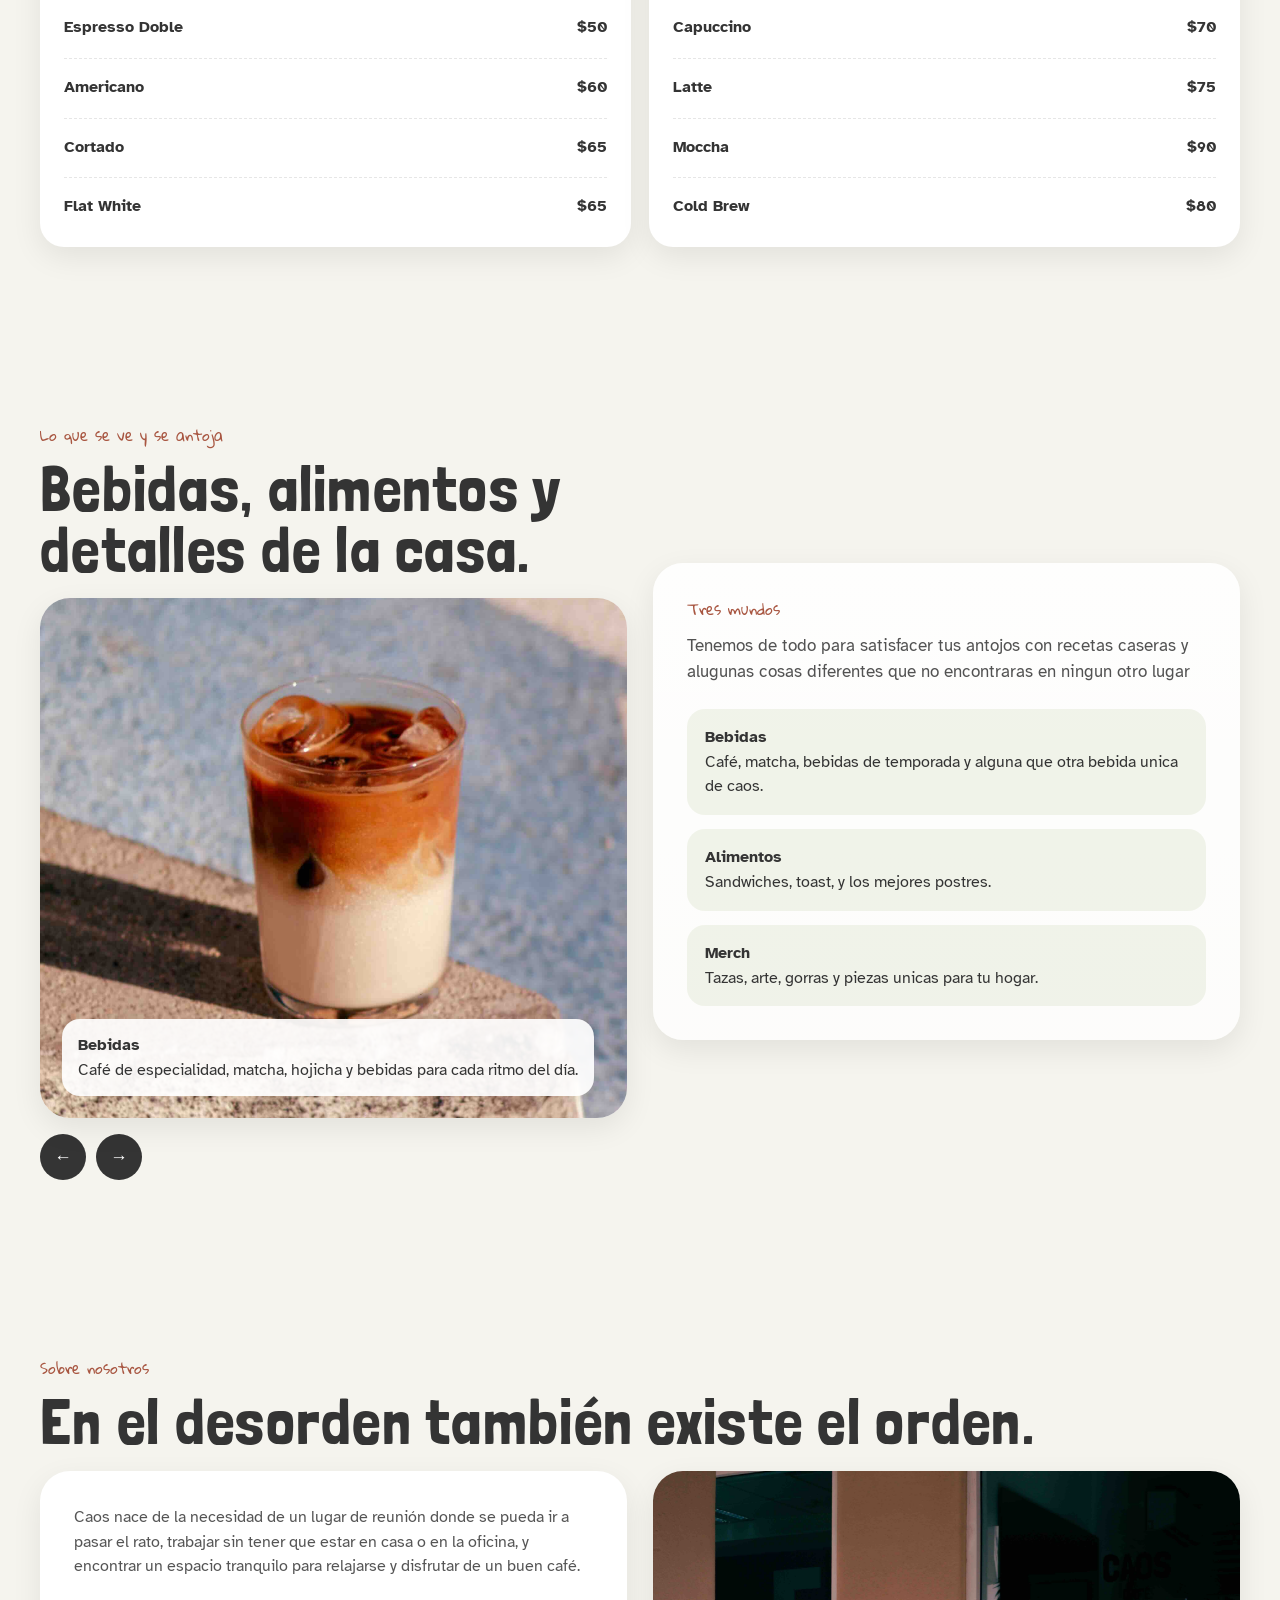
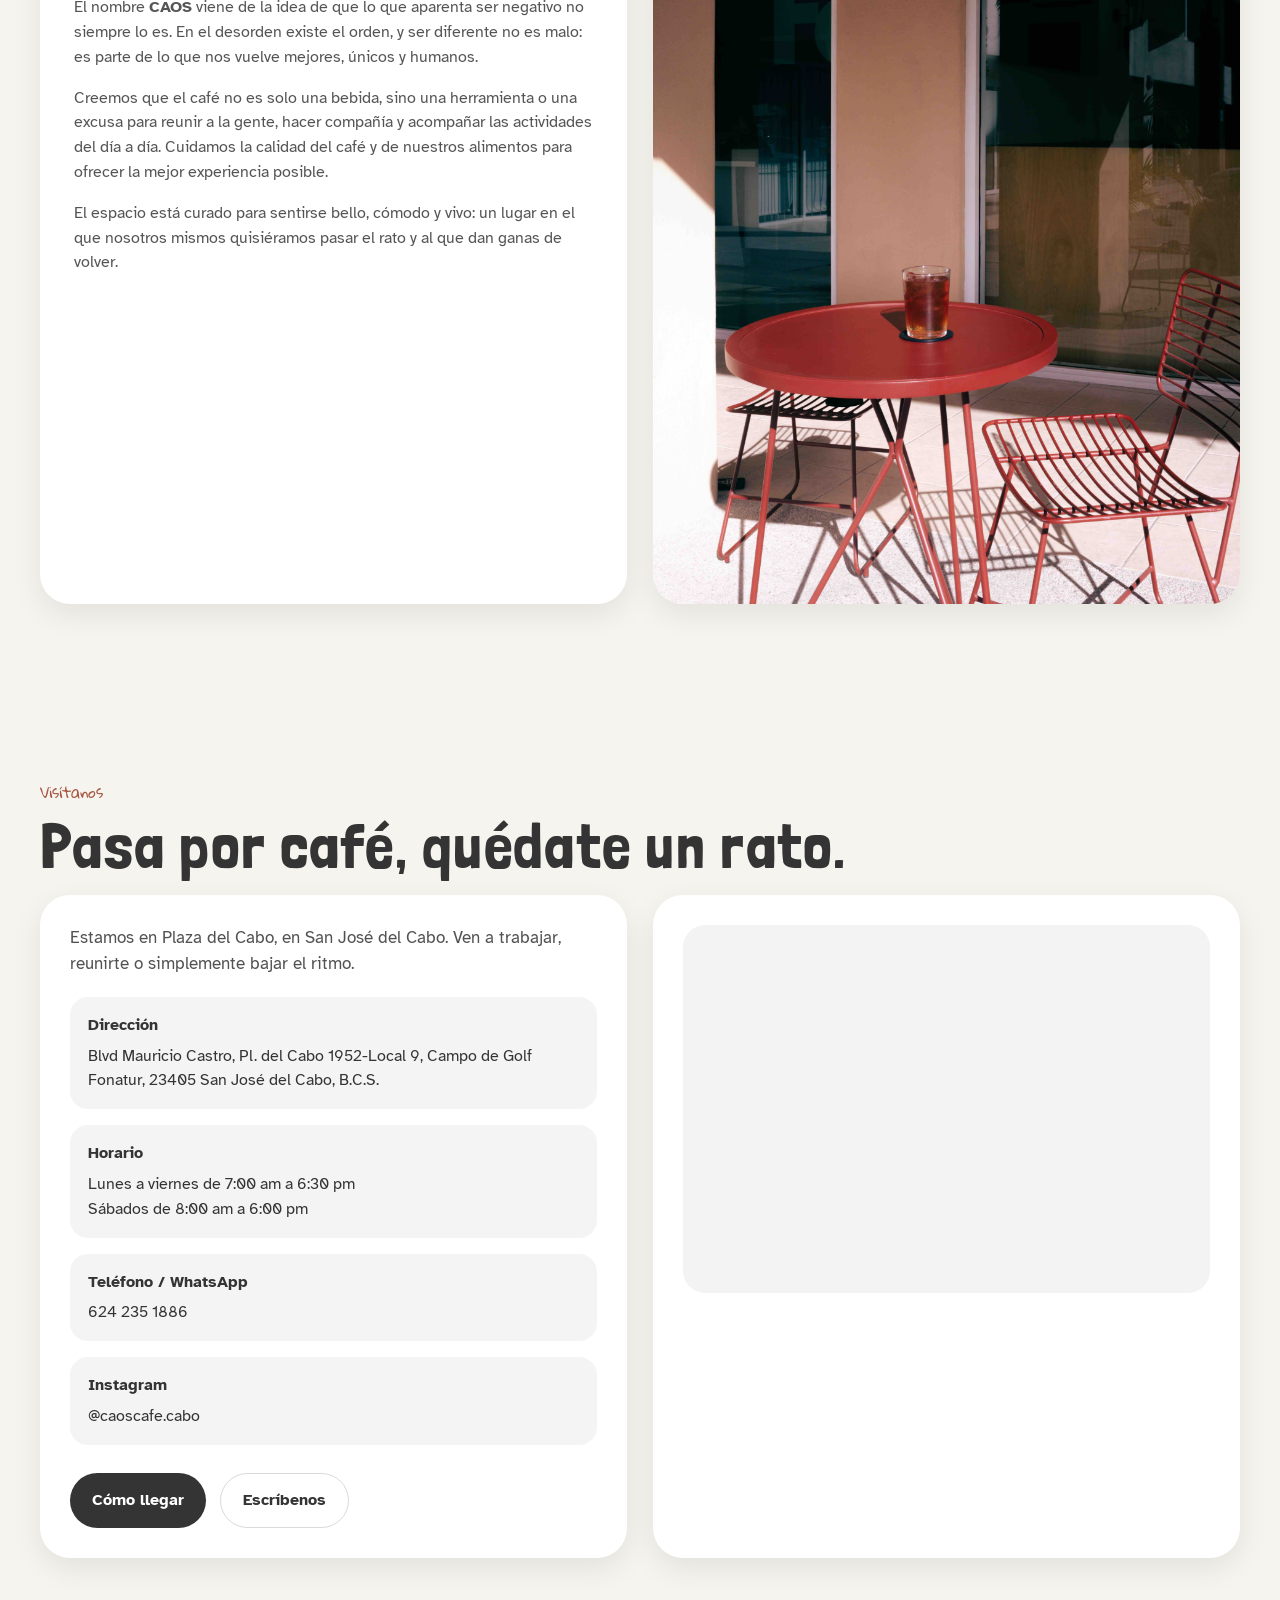
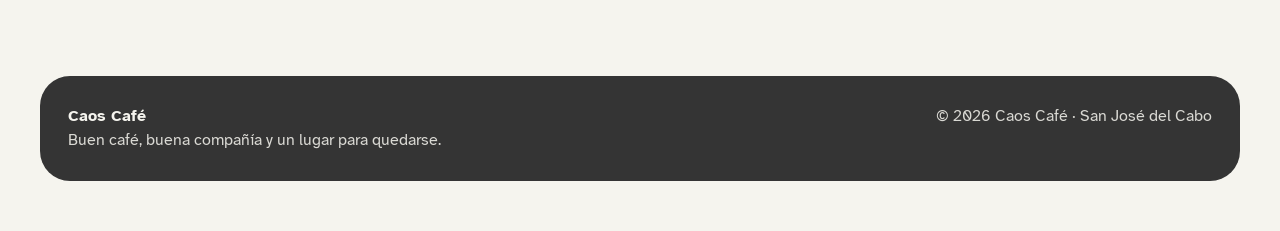
==== commit f35c5bd0: "agregar facturacion linea 44" ====
--- a/index.html
+++ b/index.html
@@ -41,6 +41,7 @@
         <a href="#bebidas-alimentos">Bebidas y alimentos</a>
         <a href="#sobre">Sobre nosotros</a>
         <a href="#visitanos">Visítanos</a>
+        <a href="factura">facturación</a>
       </nav>
     </div>
   </header>
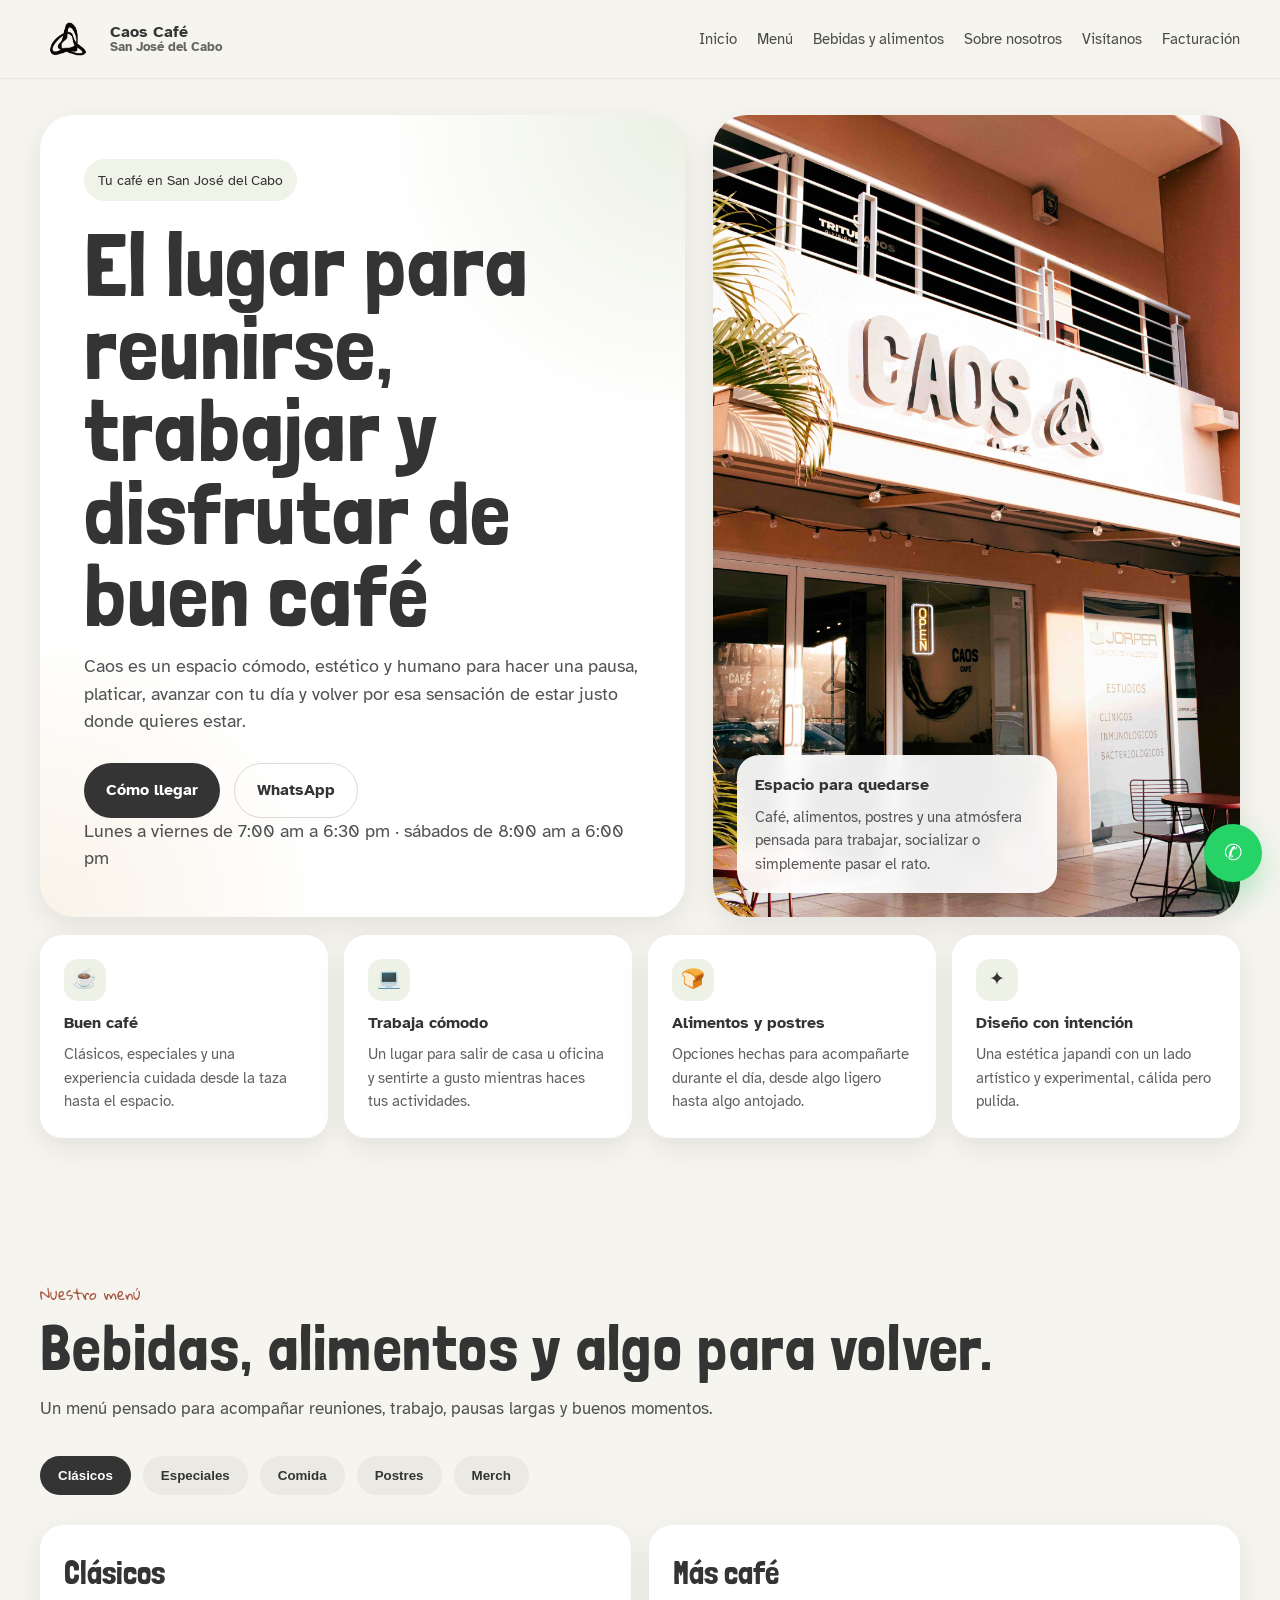
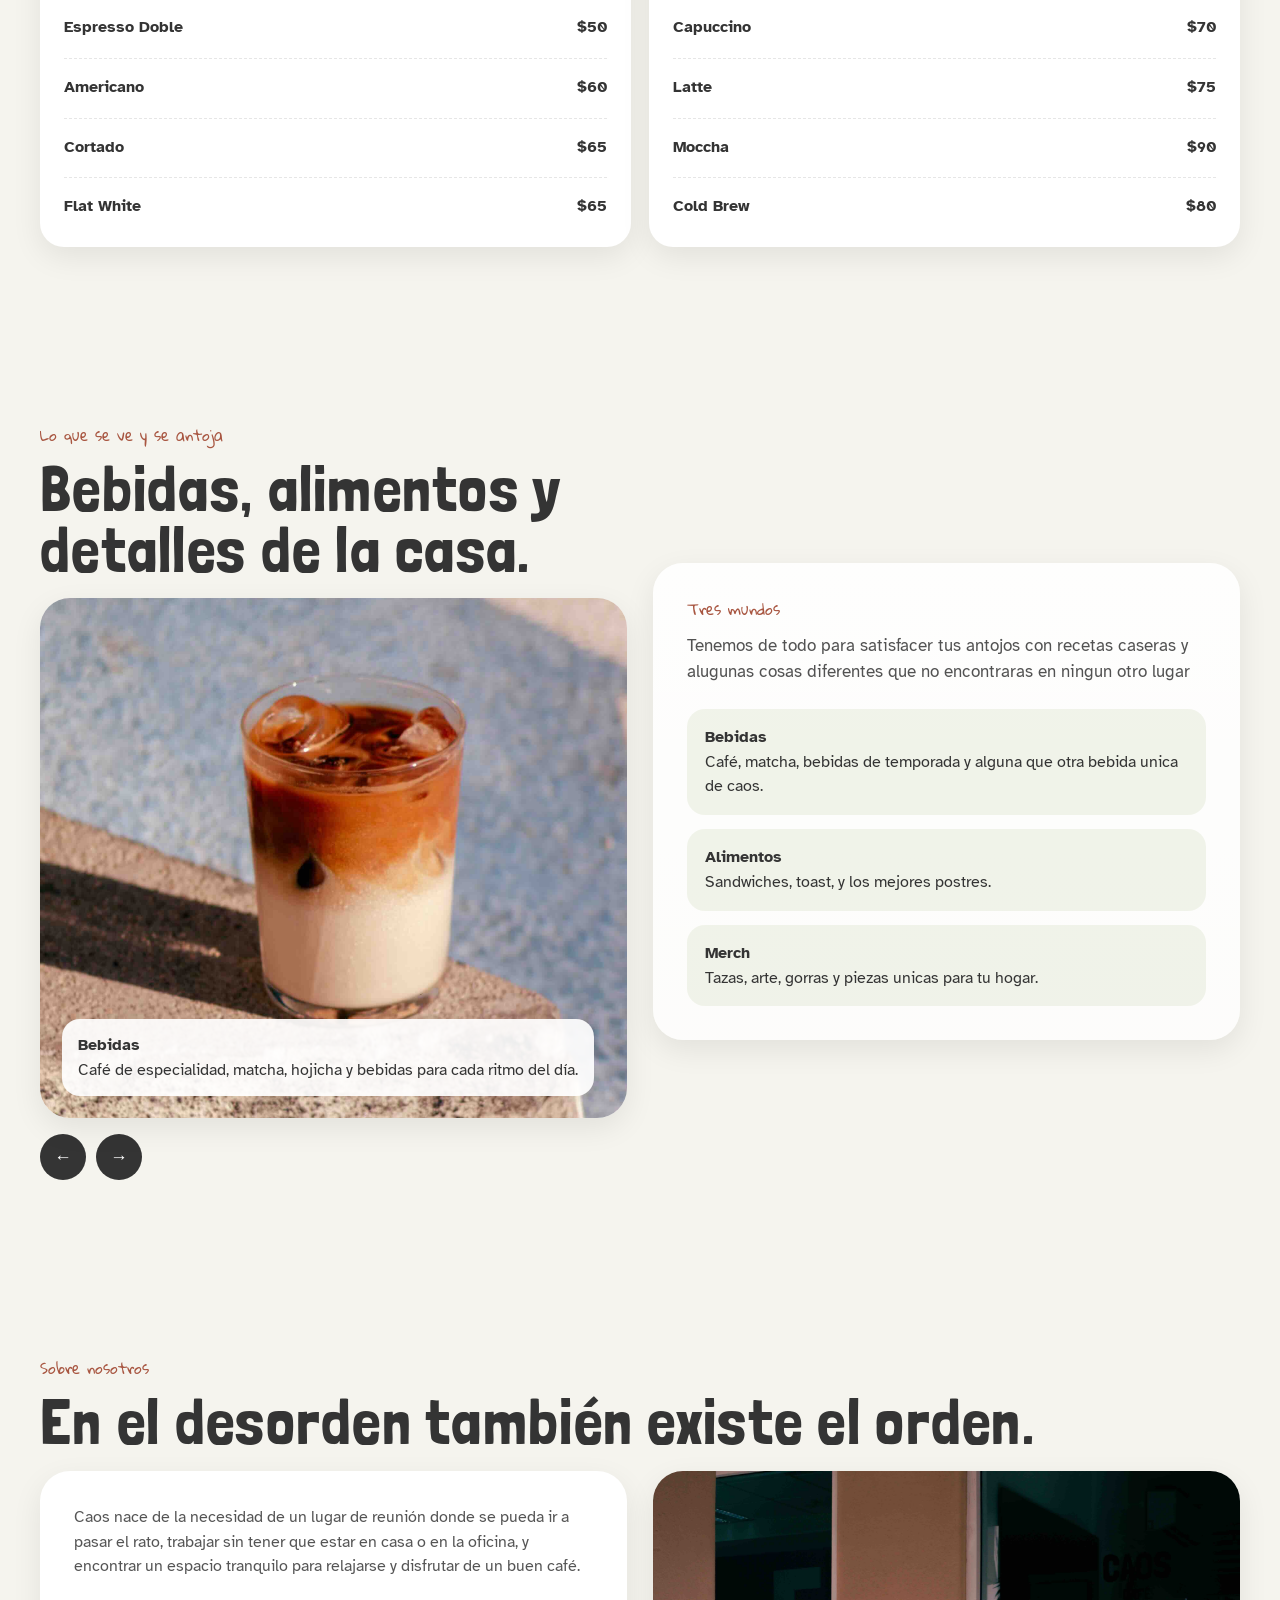
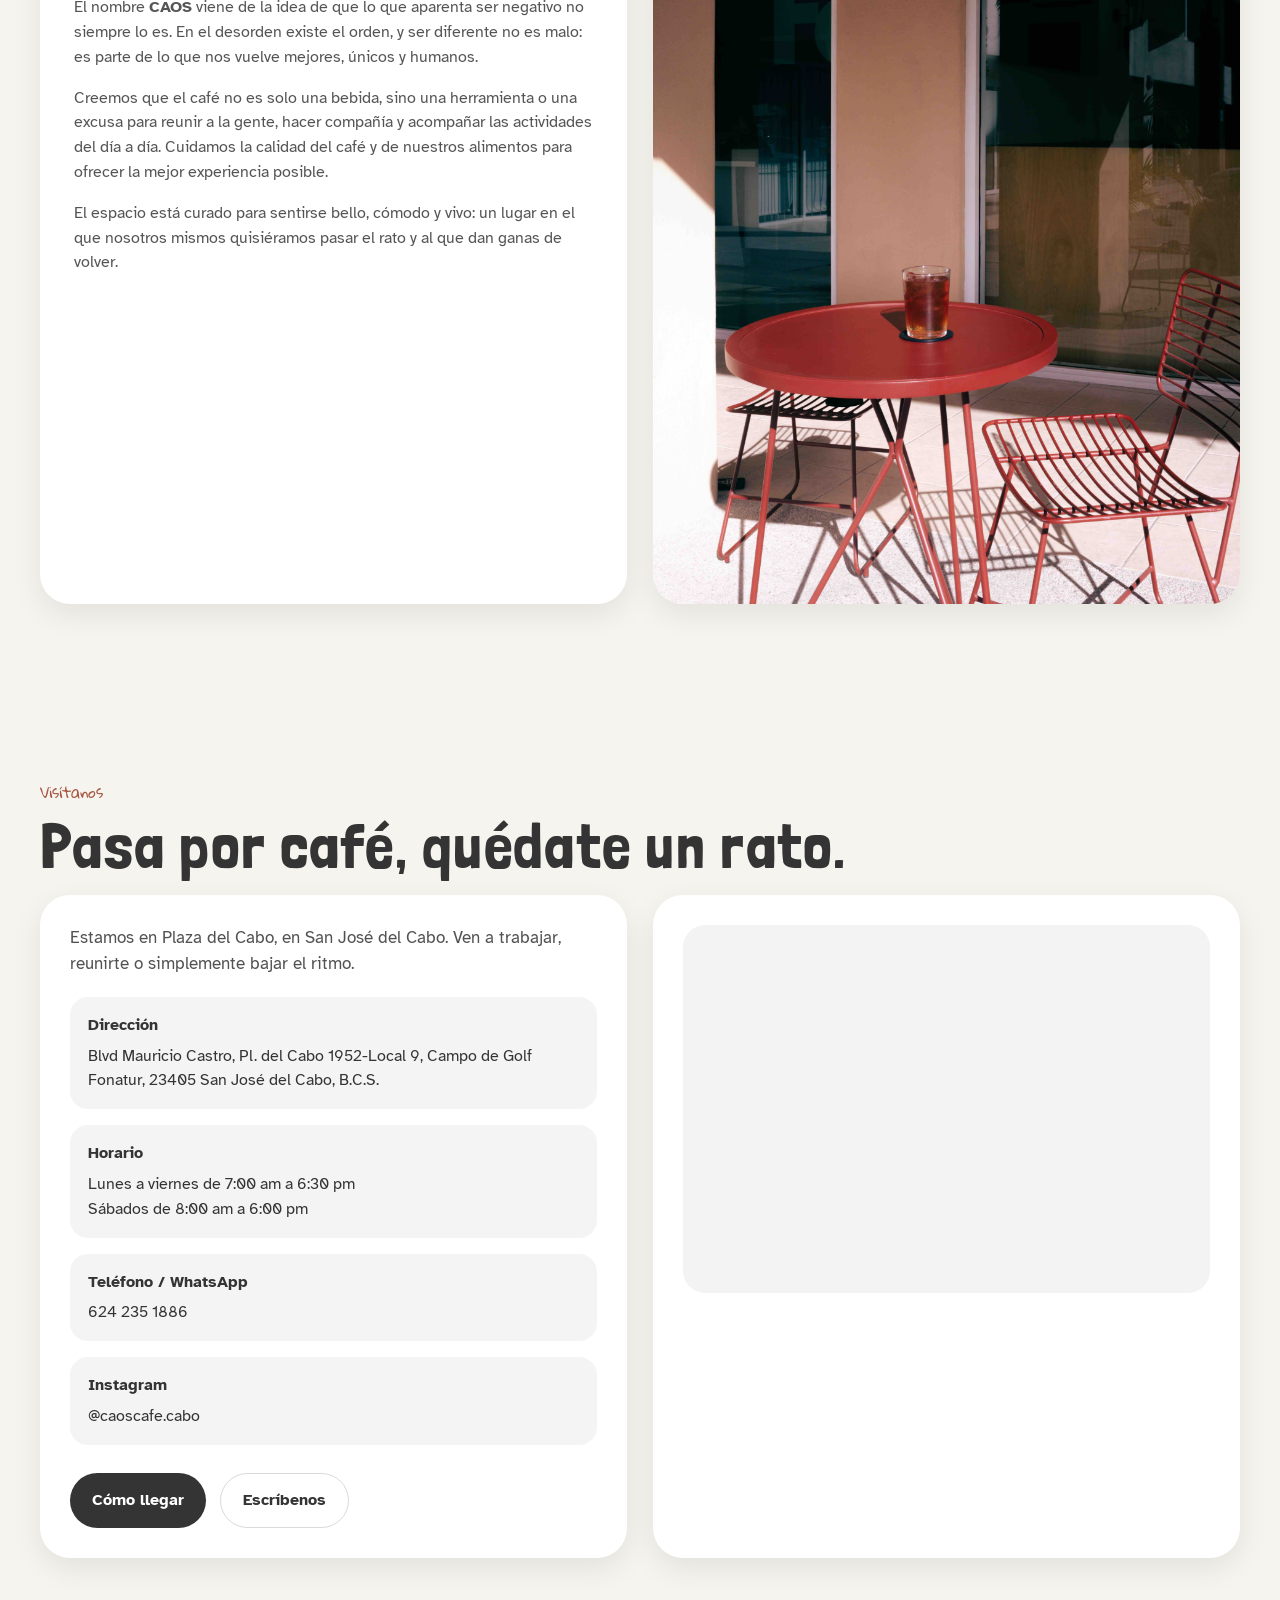
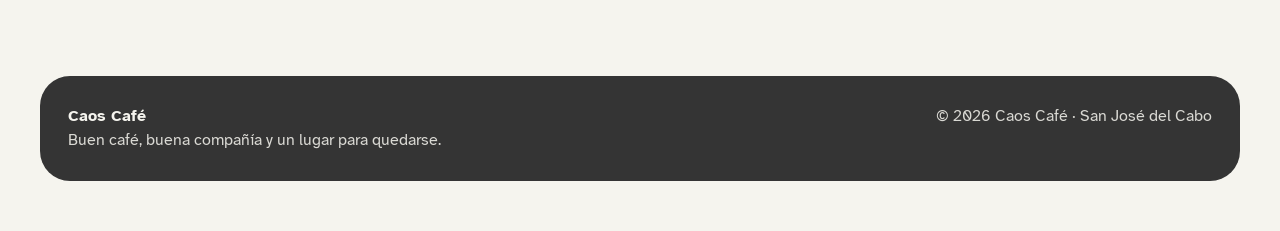
==== commit 5dc7fa81: "Update index.html" ====
--- a/index.html
+++ b/index.html
@@ -41,7 +41,7 @@
         <a href="#bebidas-alimentos">Bebidas y alimentos</a>
         <a href="#sobre">Sobre nosotros</a>
         <a href="#visitanos">Visítanos</a>
-        <a href="factura">facturación</a>
+        <a href="factura">Facturación</a>
       </nav>
     </div>
   </header>
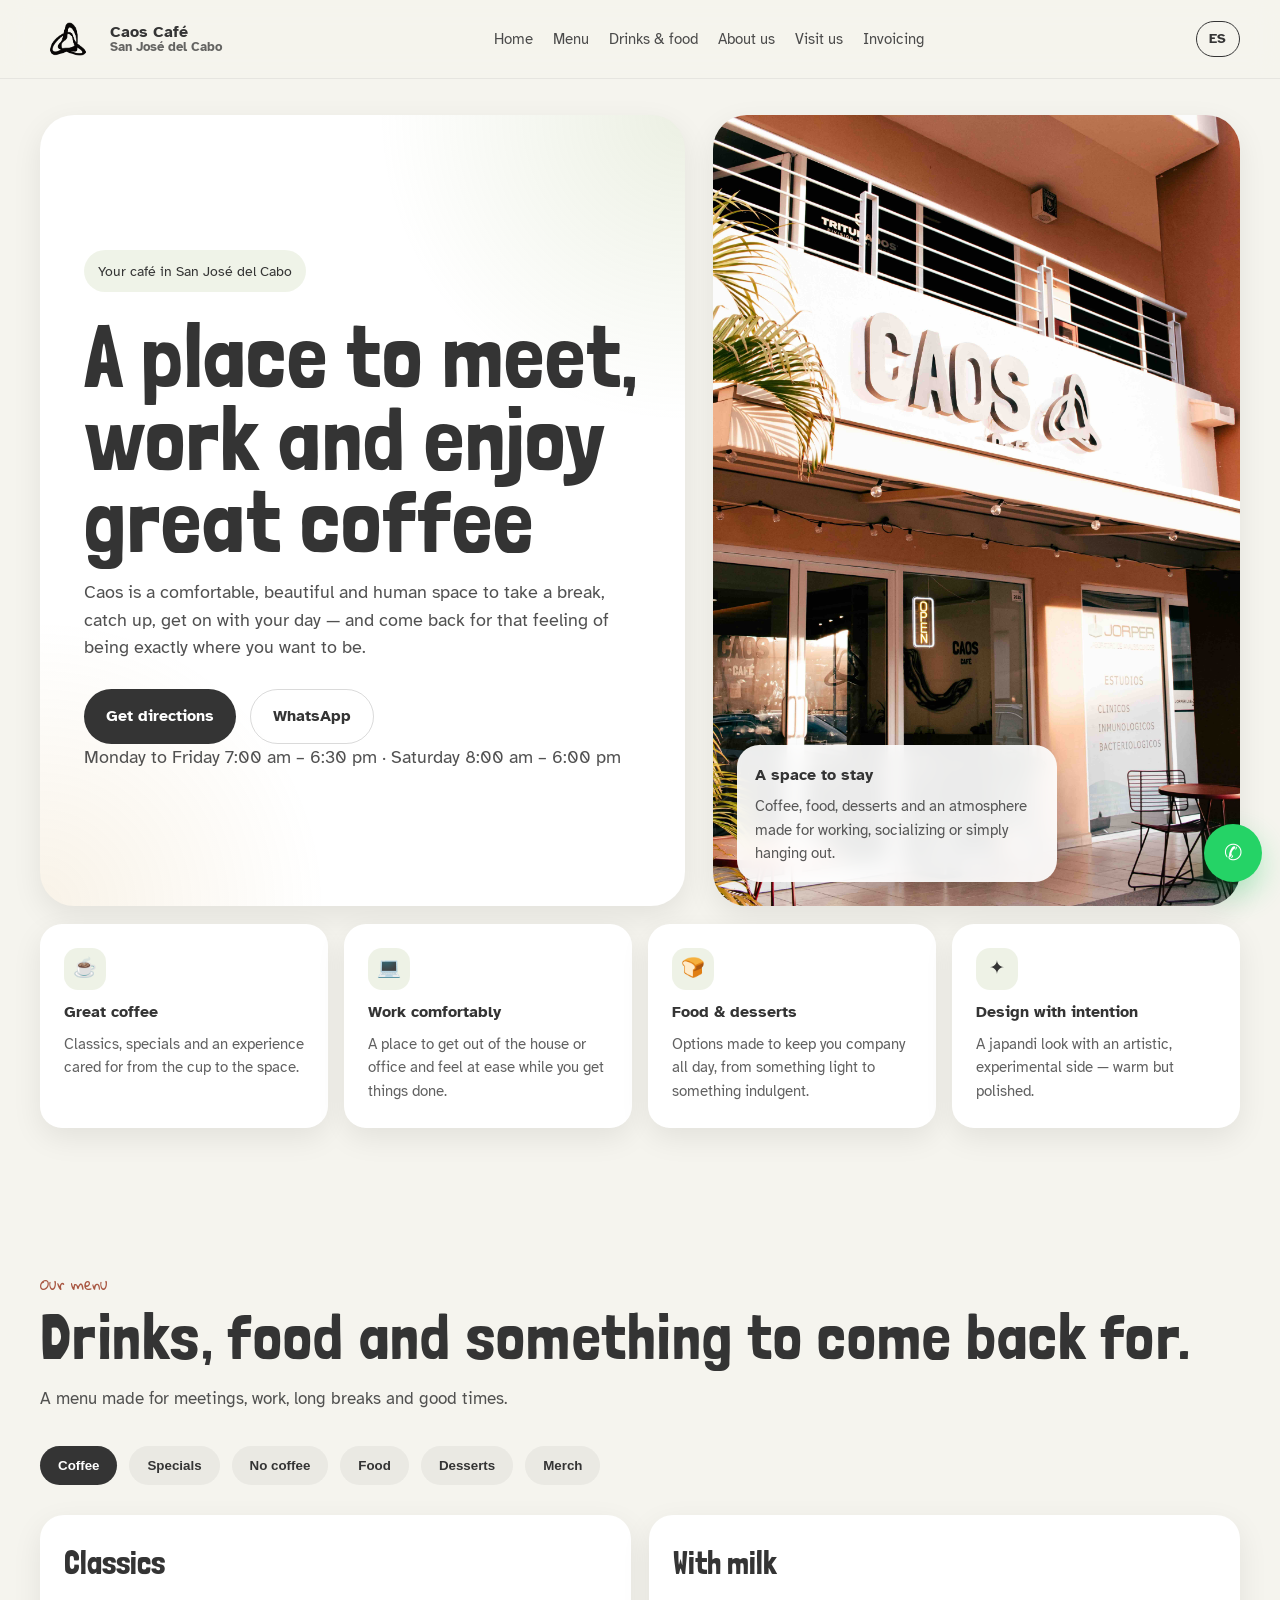
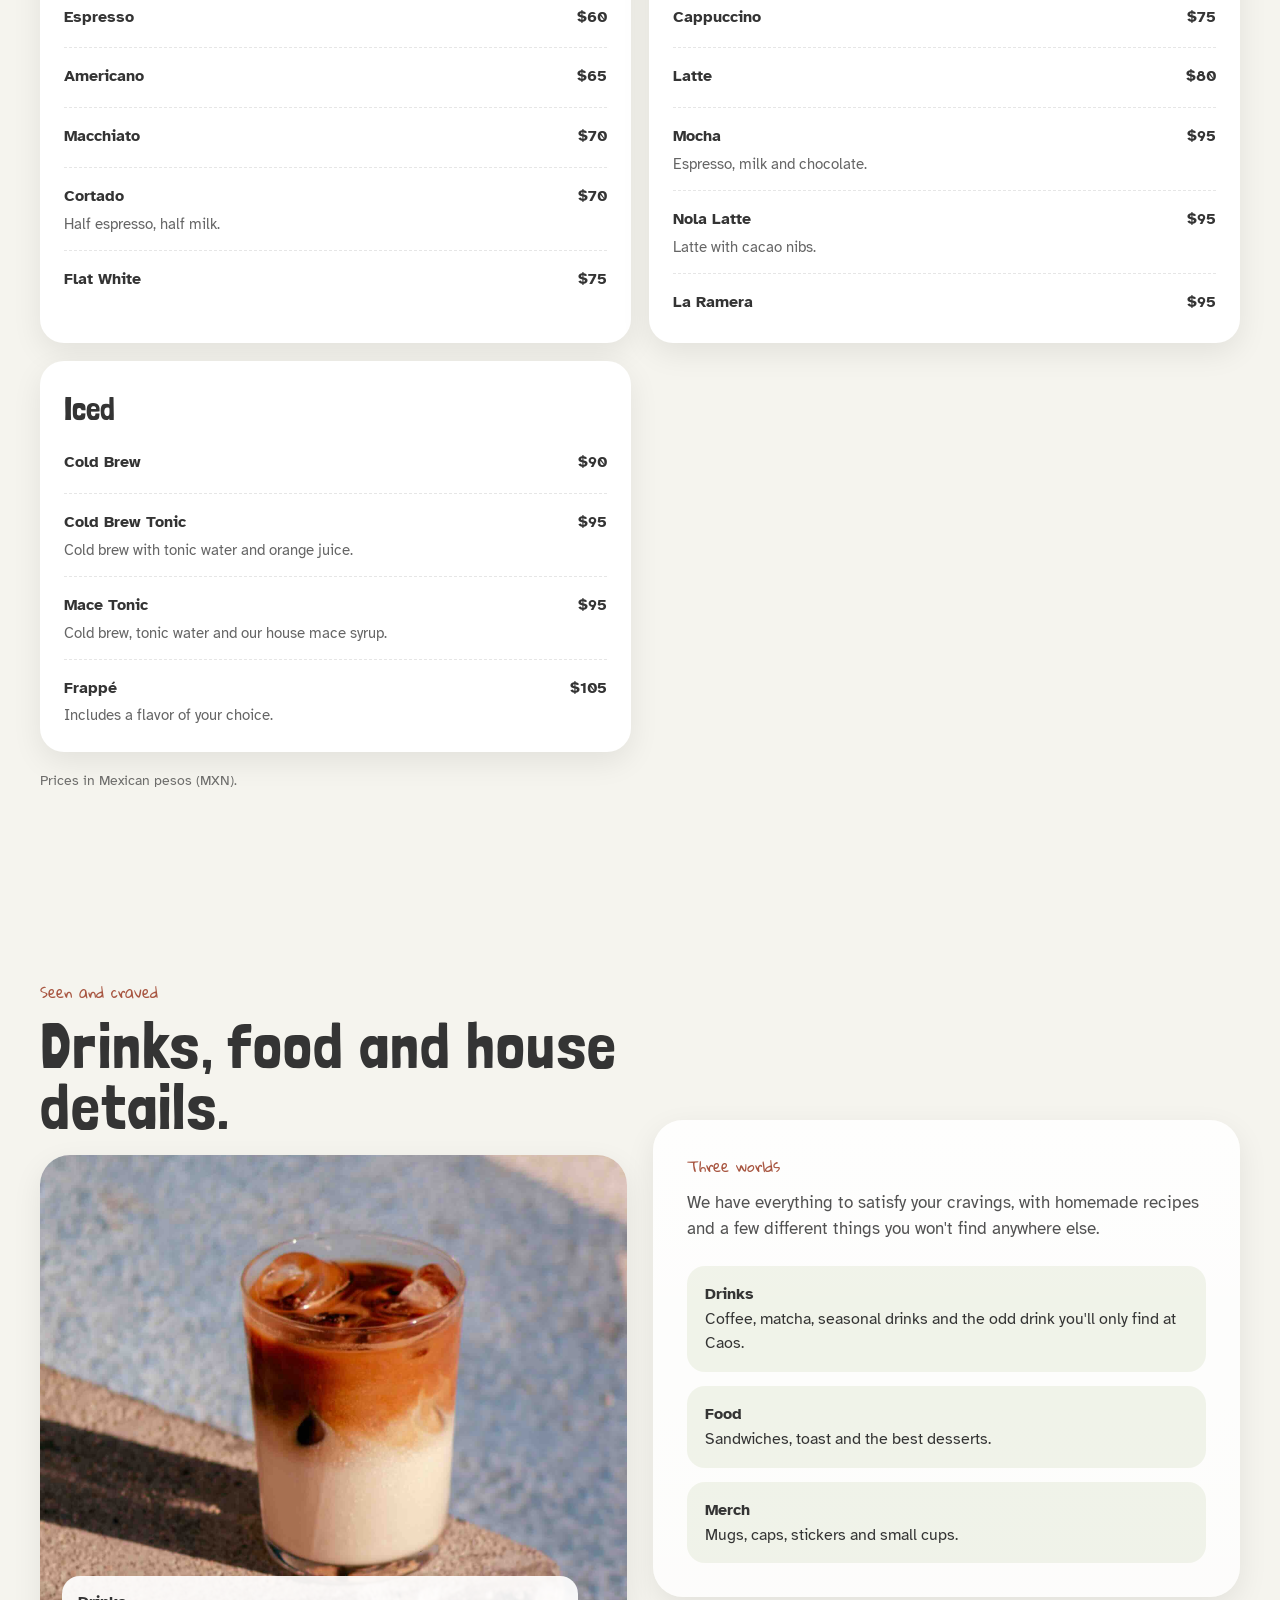
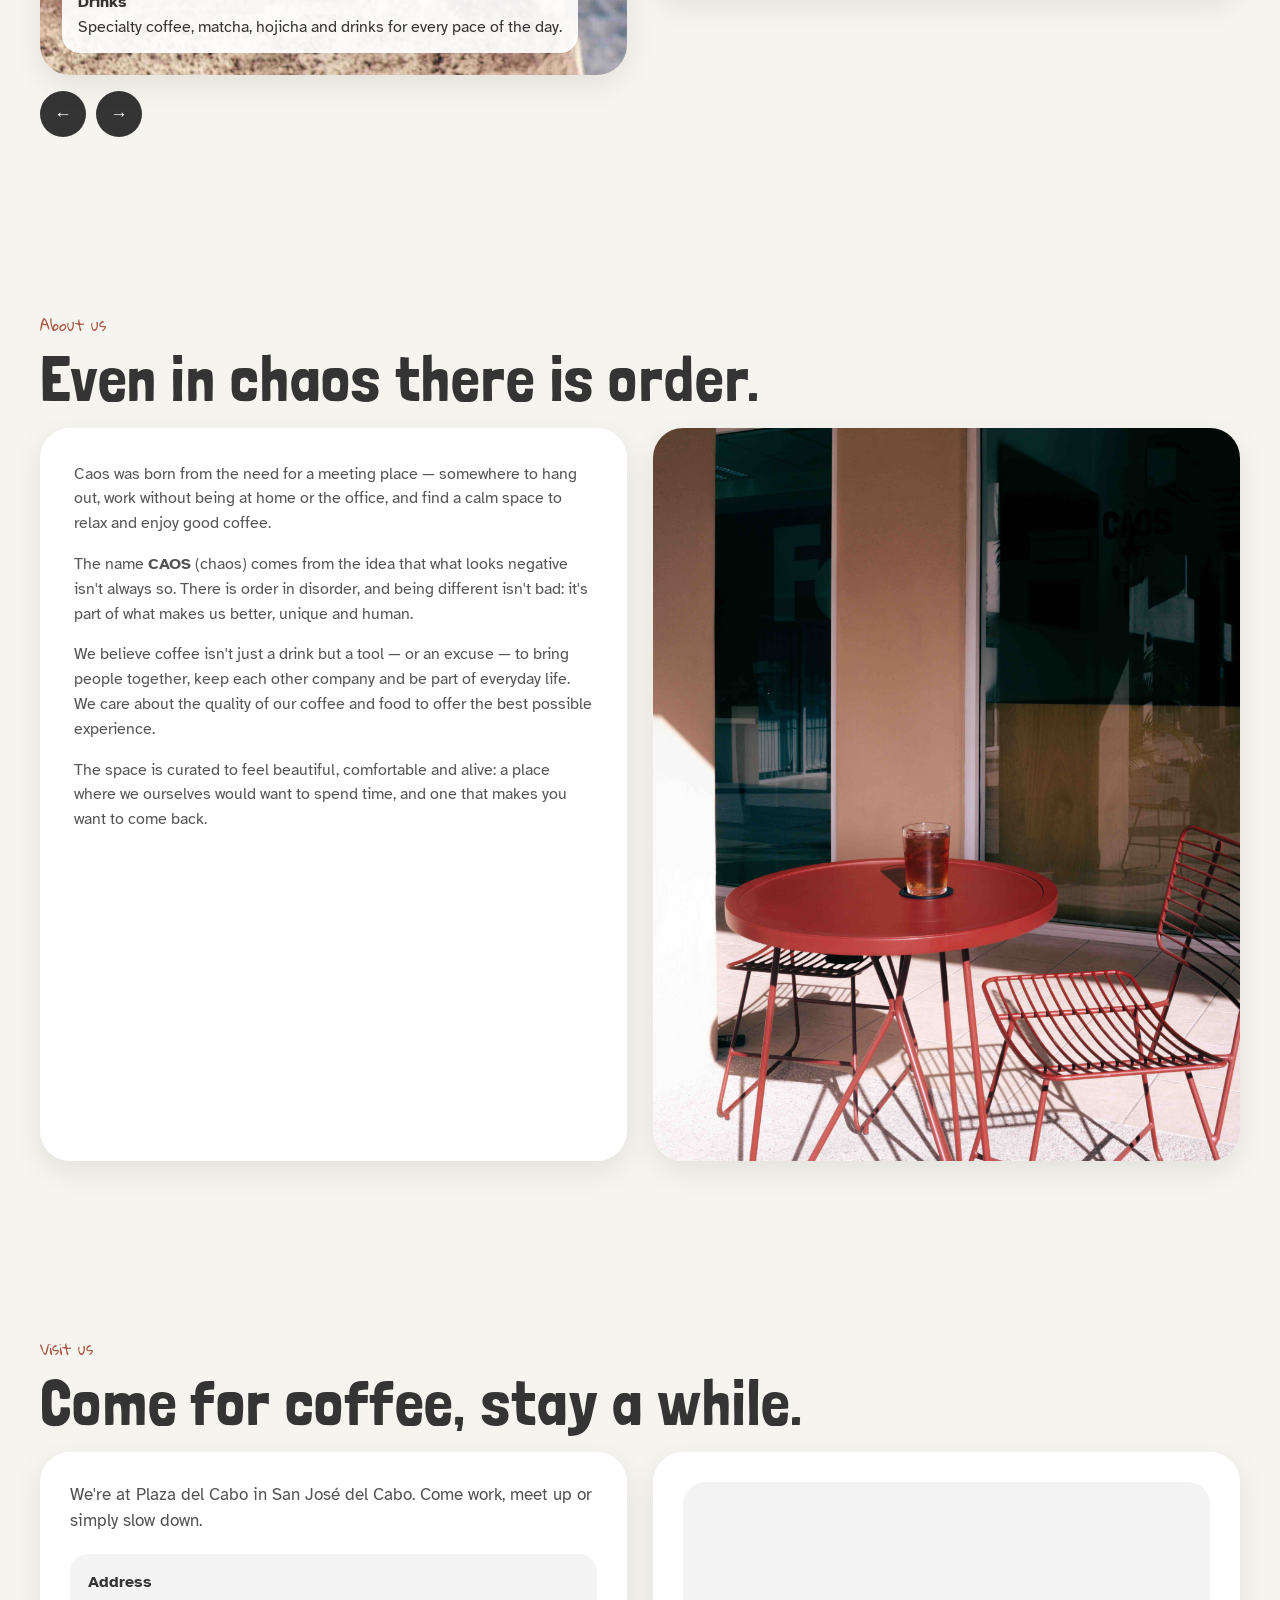
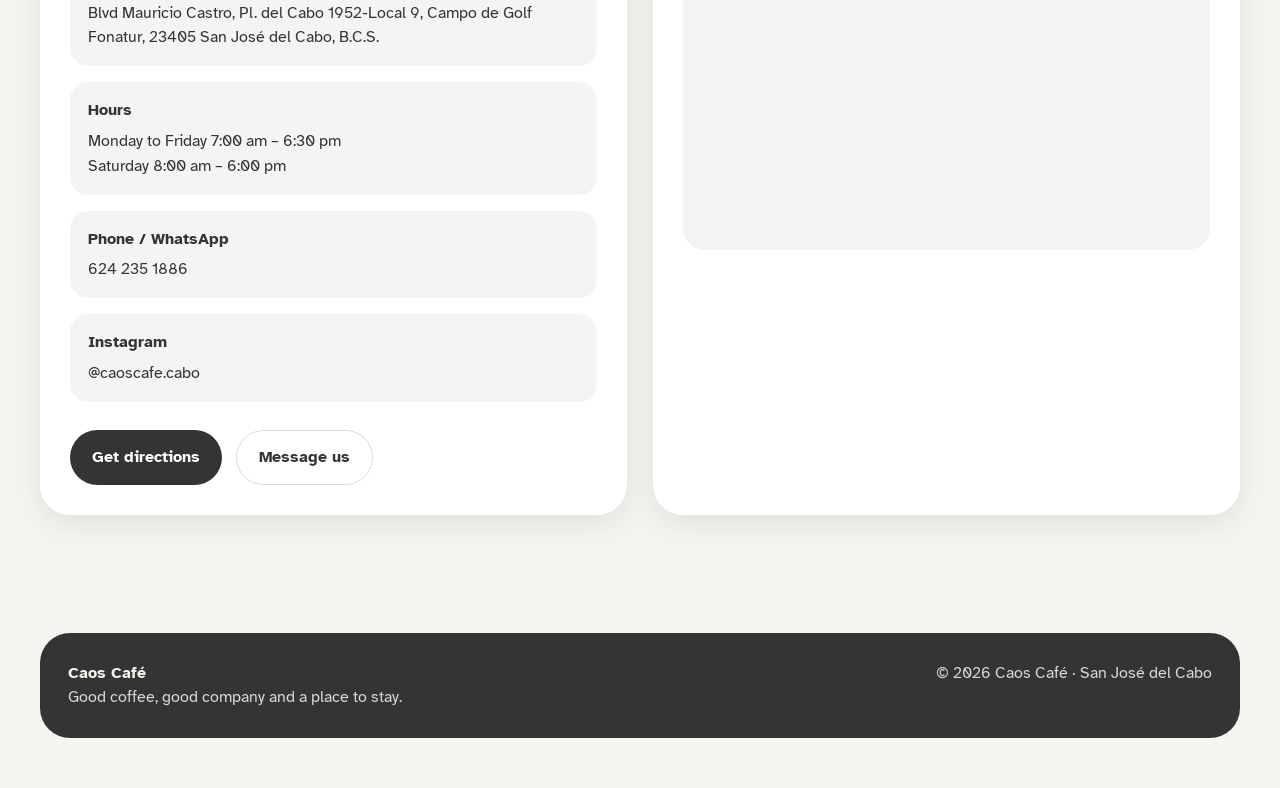
==== commit ea084b50: "Menú con precios del POS, productos nuevos y botón ES/EN con detección del idioma del teléfono" ====
--- a/index.html
+++ b/index.html
@@ -23,7 +23,7 @@
     <div class="container nav">
       <a class="brand" href="#inicio">
         <div class="brand-logo">
-          <img src="img/logo.png" alt="Logo Caos Café" />
+          <img src="img/logo.png" alt="Logo Caos Café" data-i18n-attr="alt:brand.logoAlt" />
         </div>
         <div class="brand-text">
           <strong>Caos Café</strong>
@@ -31,17 +31,18 @@
         </div>
       </a>
 
-      <button class="menu-toggle" id="menuToggle" aria-label="Abrir menú">
-        Menú
-      </button>
+      <div class="nav-actions">
+        <button class="lang-toggle" id="langToggle" type="button" aria-label="View in English" title="View in English">EN</button>
+        <button class="menu-toggle" id="menuToggle" aria-label="Abrir menú" data-i18n="nav.toggle" data-i18n-attr="aria-label:nav.toggleLabel">Menú</button>
+      </div>
 
       <nav class="nav-links" id="navLinks">
-        <a href="#inicio">Inicio</a>
-        <a href="#menu">Menú</a>
-        <a href="#bebidas-alimentos">Bebidas y alimentos</a>
-        <a href="#sobre">Sobre nosotros</a>
-        <a href="#visitanos">Visítanos</a>
-        <a href="factura">Facturación</a>
+        <a href="#inicio" data-i18n="nav.home">Inicio</a>
+        <a href="#menu" data-i18n="nav.menu">Menú</a>
+        <a href="#bebidas-alimentos" data-i18n="nav.products">Bebidas y alimentos</a>
+        <a href="#sobre" data-i18n="nav.about">Sobre nosotros</a>
+        <a href="#visitanos" data-i18n="nav.visit">Visítanos</a>
+        <a href="factura" data-i18n="nav.invoice">Facturación</a>
       </nav>
     </div>
   </header>
@@ -50,14 +51,9 @@
     <section class="hero container" id="inicio">
       <div class="hero-grid">
         <div class="hero-copy reveal">
-          <div class="hero-tag">Tu café en San José del Cabo</div>
-          <h1>
-            El lugar para reunirse, trabajar y disfrutar de buen café
-          </h1>
-          <p>
-            Caos es un espacio cómodo, estético y humano para hacer una pausa, platicar,
-            avanzar con tu día y volver por esa sensación de estar justo donde quieres estar.
-          </p>
+          <div class="hero-tag" data-i18n="hero.tag">Tu café en San José del Cabo</div>
+          <h1 data-i18n="hero.title">El lugar para reunirse, trabajar y disfrutar de buen café</h1>
+          <p data-i18n="hero.text">Caos es un espacio cómodo, estético y humano para hacer una pausa, platicar, avanzar con tu día y volver por esa sensación de estar justo donde quieres estar.</p>
 
           <div class="btn-row">
             <a
@@ -65,9 +61,8 @@
               href="https://maps.app.goo.gl/ELxwdEVexVzNKW5b9"
               target="_blank"
               rel="noopener noreferrer"
-            >
-              Cómo llegar
-            </a>
+              data-i18n="hero.directions"
+            >Cómo llegar</a>
 
             <a
               class="btn btn-secondary"
@@ -79,19 +74,14 @@
             </a>
           </div>
 
-          <p class="hero-note">
-            Lunes a viernes de 7:00 am a 6:30 pm · sábados de 8:00 am a 6:00 pm
-          </p>
+          <p class="hero-note" data-i18n="hero.hours">Lunes a viernes de 7:00 am a 6:30 pm · sábados de 8:00 am a 6:00 pm</p>
         </div>
 
         <div class="hero-visual reveal">
-          <img src="img/hero.jpeg" alt="Interior de Caos Café" />
+          <img src="img/hero.jpeg" alt="Interior de Caos Café" data-i18n-attr="alt:hero.imgAlt" />
           <div class="floating-card">
-            <strong>Espacio para quedarse</strong>
-            <p>
-              Café, alimentos, postres y una atmósfera pensada para trabajar,
-              socializar o simplemente pasar el rato.
-            </p>
+            <strong data-i18n="hero.cardTitle">Espacio para quedarse</strong>
+            <p data-i18n="hero.cardText">Café, alimentos, postres y una atmósfera pensada para trabajar, socializar o simplemente pasar el rato.</p>
           </div>
         </div>
       </div>
@@ -99,250 +89,91 @@
       <div class="info-strip reveal">
         <div class="info-card">
           <div class="info-icon">☕</div>
-          <h3>Buen café</h3>
-          <p>Clásicos, especiales y una experiencia cuidada desde la taza hasta el espacio.</p>
+          <h3 data-i18n="info.coffeeTitle">Buen café</h3>
+          <p data-i18n="info.coffeeText">Clásicos, especiales y una experiencia cuidada desde la taza hasta el espacio.</p>
         </div>
         <div class="info-card">
           <div class="info-icon">💻</div>
-          <h3>Trabaja cómodo</h3>
-          <p>Un lugar para salir de casa u oficina y sentirte a gusto mientras haces tus actividades.</p>
+          <h3 data-i18n="info.workTitle">Trabaja cómodo</h3>
+          <p data-i18n="info.workText">Un lugar para salir de casa u oficina y sentirte a gusto mientras haces tus actividades.</p>
         </div>
         <div class="info-card">
           <div class="info-icon">🍞</div>
-          <h3>Alimentos y postres</h3>
-          <p>Opciones hechas para acompañarte durante el día, desde algo ligero hasta algo antojado.</p>
+          <h3 data-i18n="info.foodTitle">Alimentos y postres</h3>
+          <p data-i18n="info.foodText">Opciones hechas para acompañarte durante el día, desde algo ligero hasta algo antojado.</p>
         </div>
         <div class="info-card">
           <div class="info-icon">✦</div>
-          <h3>Diseño con intención</h3>
-          <p>Una estética japandi con un lado artístico y experimental, cálida pero pulida.</p>
+          <h3 data-i18n="info.designTitle">Diseño con intención</h3>
+          <p data-i18n="info.designText">Una estética japandi con un lado artístico y experimental, cálida pero pulida.</p>
         </div>
       </div>
     </section>
 
     <section class="section" id="menu">
       <div class="container">
-        <span class="eyebrow reveal">Nuestro menú</span>
-        <h2 class="section-title reveal">Bebidas, alimentos y algo para volver.</h2>
-        <p class="section-intro reveal">
-          Un menú pensado para acompañar reuniones, trabajo, pausas largas y buenos momentos.
-        </p>
-
-        <div class="menu-tabs reveal">
-          <button class="tab-btn active" data-tab="clasicos">Clásicos</button>
-          <button class="tab-btn" data-tab="especiales">Especiales</button>
-          <button class="tab-btn" data-tab="comida">Comida</button>
-          <button class="tab-btn" data-tab="postres">Postres</button>
-          <button class="tab-btn" data-tab="merch">Merch</button>
-        </div>
-
-        <div class="menu-panel active" id="clasicos">
-          <div class="menu-grid">
-            <div class="menu-card">
-              <h3>Clásicos</h3>
-              <div class="menu-list">
-                <div class="menu-item"><div class="menu-topline"><span>Espresso Doble</span><span>$50</span></div></div>
-                <div class="menu-item"><div class="menu-topline"><span>Americano</span><span>$60</span></div></div>
-                <div class="menu-item"><div class="menu-topline"><span>Cortado</span><span>$65</span></div></div>
-                <div class="menu-item"><div class="menu-topline"><span>Flat White</span><span>$65</span></div></div>
-              </div>
-            </div>
-            <div class="menu-card">
-              <h3>Más café</h3>
-              <div class="menu-list">
-                <div class="menu-item"><div class="menu-topline"><span>Capuccino</span><span>$70</span></div></div>
-                <div class="menu-item"><div class="menu-topline"><span>Latte</span><span>$75</span></div></div>
-                <div class="menu-item"><div class="menu-topline"><span>Moccha</span><span>$90</span></div></div>
-                <div class="menu-item"><div class="menu-topline"><span>Cold Brew</span><span>$80</span></div></div>
-              </div>
-            </div>
-          </div>
-        </div>
-
-        <div class="menu-panel" id="especiales">
-          <div class="menu-grid">
-            <div class="menu-card">
-              <h3>Especiales</h3>
-              <div class="menu-list">
-                <div class="menu-item">
-                  <div class="menu-topline"><span>Escandaloso</span><span>$95</span></div>
-                  <div class="menu-desc">Latte shake con miel y leche de avena. Miel de abeja, agave o maple.</div>
-                </div>
-                <div class="menu-item">
-                  <div class="menu-topline"><span>Matcha Latte</span><span>$95</span></div>
-                </div>
-                <div class="menu-item">
-                  <div class="menu-topline"><span>Hojicha Latte</span><span>$95</span></div>
-                </div>
-                <div class="menu-item">
-                  <div class="menu-topline"><span>Frappé</span><span>$105</span></div>
-                  <div class="menu-desc">Incluye sabor a elegir.</div>
-                </div>
-              </div>
-            </div>
-            <div class="menu-card">
-              <h3>También</h3>
-              <div class="menu-list">
-                <div class="menu-item">
-                  <div class="menu-topline"><span>Dirty Chai</span><span>$95</span></div>
-                  <div class="menu-desc">Especias y vainilla.</div>
-                </div>
-                <div class="menu-item">
-                  <div class="menu-topline"><span>Té Matcha</span><span>$75</span></div>
-                </div>
-                <div class="menu-item">
-                  <div class="menu-topline"><span>Cold Brew Tonic</span><span>$90</span></div>
-                </div>
-              </div>
-            </div>
-          </div>
-        </div>
-
-        <div class="menu-panel" id="comida">
-          <div class="menu-grid">
-            <div class="menu-card">
-              <h3>Sandwiches y toast</h3>
-              <div class="menu-list">
-                <div class="menu-item">
-                  <div class="menu-topline"><span>Sandwich Caos</span><span>$185</span></div>
-                  <div class="menu-desc">Masa madre, jamón de pavo, mozarella, pesto, tomate cherry y arugula.</div>
-                </div>
-                <div class="menu-item">
-                  <div class="menu-topline"><span>Sandwich Lorenz</span><span>$210</span></div>
-                  <div class="menu-desc">Focaccia, prosciutto, mozarella, pesto, tomate deshidratado y arugula.</div>
-                </div>
-                <div class="menu-item">
-                  <div class="menu-topline"><span>Toast Sprott</span><span>$150</span></div>
-                  <div class="menu-desc">Aguacate, hummus, tomate cherry, cebolla curtida, arugula y salsa macha.</div>
-                </div>
-              </div>
-            </div>
-            <div class="menu-card">
-              <h3>Extras</h3>
-              <div class="menu-list">
-                <div class="menu-item">
-                  <div class="menu-topline"><span>Huevo</span><span>+$20</span></div>
-                </div>
-                <div class="menu-item">
-                  <div class="menu-topline"><span>Prosciutto</span><span>+$40</span></div>
-                </div>
-              </div>
-            </div>
-          </div>
-        </div>
-
-        <div class="menu-panel" id="postres">
-          <div class="menu-grid">
-            <div class="menu-card">
-              <h3>Postres</h3>
-              <div class="menu-list">
-                <div class="menu-item">
-                  <div class="menu-topline"><span>Galletas Betty</span><span>$65</span></div>
-                  <div class="menu-desc">Galleta de chispas de chocolate, receta de la abuela Betty.</div>
-                </div>
-                <div class="menu-item">
-                  <div class="menu-topline"><span>Bolitas de Nuez</span><span>1 x $15 / 3 x $40</span></div>
-                </div>
-              </div>
-            </div>
-            <div class="menu-card">
-              <h3>Para acompañar</h3>
-              <div class="menu-list">
-                <div class="menu-item">
-                  <div class="menu-desc">
-                    Tus postres favoritos junto a café de especialidad, matcha o algo frío para tomarte el tiempo con calma.
-                  </div>
-                </div>
-              </div>
-            </div>
-          </div>
-        </div>
-
-        <div class="menu-panel" id="merch">
-          <div class="menu-grid">
-            <div class="menu-card">
-              <h3>Merch</h3>
-              <div class="menu-list">
-                <div class="menu-item">
-                  <div class="menu-topline"><span>Tazas</span><span>Próximamente</span></div>
-                </div>
-                <div class="menu-item">
-                  <div class="menu-topline"><span>Arte</span><span>Próximamente</span></div>
-                </div>
-                <div class="menu-item">
-                  <div class="menu-topline"><span>Gorras</span><span>Próximamente</span></div>
-                </div>
-              </div>
-            </div>
-            <div class="menu-card">
-              <h3>Y más cositas...</h3>
-              <div class="menu-list">
-                <div class="menu-item">
-                  <div class="menu-desc">
-                    Estamos trabajando en traer cosas nuevas para ustedes.
-                  </div>
-                </div>
-              </div>
-            </div>
-          </div>
-        </div>
+        <span class="eyebrow reveal" data-i18n="menu.eyebrow">Nuestro menú</span>
+        <h2 class="section-title reveal" data-i18n="menu.title">Bebidas, alimentos y algo para volver.</h2>
+        <p class="section-intro reveal" data-i18n="menu.intro">Un menú pensado para acompañar reuniones, trabajo, pausas largas y buenos momentos.</p>
+
+        <div class="menu-tabs reveal" id="menuTabs"></div>
+        <div id="menuPanels"></div>
+        <p class="menu-note" data-i18n="menu.prices">Precios en pesos mexicanos (MXN).</p>
       </div>
     </section>
 
     <section class="section" id="bebidas-alimentos">
       <div class="container products-layout">
         <div class="reveal">
-          <span class="eyebrow">Lo que se ve y se antoja</span>
-          <h2 class="section-title">Bebidas, alimentos y detalles de la casa.</h2>
-
-          <div class="carousel" aria-label="Carrusel de imágenes de productos">
+          <span class="eyebrow" data-i18n="products.eyebrow">Lo que se ve y se antoja</span>
+          <h2 class="section-title" data-i18n="products.title">Bebidas, alimentos y detalles de la casa.</h2>
+
+          <div class="carousel" aria-label="Carrusel de imágenes de productos" data-i18n-attr="aria-label:products.carouselLabel">
             <div class="carousel-track" id="carouselTrack">
               <div class="slide">
-                <img src="img/p1.jpeg" alt="Bebida de café" />
+                <img src="img/p1.jpeg" alt="Bebida de café" data-i18n-attr="alt:products.drinksAlt" />
                 <div class="slide-caption">
-                  <strong>Bebidas</strong>
-                  <div>Café de especialidad, matcha, hojicha y bebidas para cada ritmo del día.</div>
+                  <strong data-i18n="products.drinks">Bebidas</strong>
+                  <div data-i18n="products.drinksText">Café de especialidad, matcha, hojicha y bebidas para cada ritmo del día.</div>
                 </div>
               </div>
               <div class="slide">
-                <img src="img/p6.jpeg" alt="Alimentos de cafetería" />
+                <img src="img/p6.jpeg" alt="Alimentos de cafetería" data-i18n-attr="alt:products.foodAlt" />
                 <div class="slide-caption">
-                  <strong>Alimentos</strong>
-                  <div>Sandwiches, toast y opciones hechas para acompañar tu pausa o jornada.</div>
+                  <strong data-i18n="products.food">Alimentos</strong>
+                  <div data-i18n="products.foodText">Sandwiches, toast y opciones hechas para acompañar tu pausa o jornada.</div>
                 </div>
               </div>
               <div class="slide">
-                <img src="img/p7.jpeg" alt="Postres y espacio del café" />
+                <img src="img/p7.jpeg" alt="Postres y espacio del café" data-i18n-attr="alt:products.dessertsAlt" />
                 <div class="slide-caption">
-                  <strong>Postres</strong>
-                  <div>Pequeños antojos para volver al café una y otra vez.</div>
+                  <strong data-i18n="products.desserts">Postres</strong>
+                  <div data-i18n="products.dessertsText">Pequeños antojos para volver al café una y otra vez.</div>
                 </div>
               </div>
               <div class="slide">
-                <img src="img/m1.jpg" alt="Merch y detalles del café" />
+                <img src="img/m1.jpg" alt="Merch y detalles del café" data-i18n-attr="alt:products.merchAlt" />
                 <div class="slide-caption">
-                  <strong>Merch</strong>
-                  <div>Tazas, arte, gorras y objetos que extienden el universo de Caos.</div>
+                  <strong data-i18n="products.merch">Merch</strong>
+                  <div data-i18n="products.merchText">Tazas, gorras, stickers y detalles que extienden el universo de Caos.</div>
                 </div>
               </div>
             </div>
           </div>
 
           <div class="carousel-controls">
-            <button class="carousel-btn" id="prevBtn" aria-label="Imagen anterior">←</button>
-            <button class="carousel-btn" id="nextBtn" aria-label="Siguiente imagen">→</button>
+            <button class="carousel-btn" id="prevBtn" aria-label="Imagen anterior" data-i18n-attr="aria-label:products.prev">←</button>
+            <button class="carousel-btn" id="nextBtn" aria-label="Siguiente imagen" data-i18n-attr="aria-label:products.next">→</button>
           </div>
         </div>
 
         <div class="products-copy reveal">
-          <span class="eyebrow">Tres mundos</span>
-          <p class="section-intro">
-            Tenemos de todo para satisfacer tus antojos con recetas caseras y alugunas cosas diferentes que no encontraras en ningun otro lugar
-          </p>
+          <span class="eyebrow" data-i18n="worlds.eyebrow">Tres mundos</span>
+          <p class="section-intro" data-i18n="worlds.intro">Tenemos de todo para satisfacer tus antojos, con recetas caseras y algunas cosas diferentes que no encontrarás en ningún otro lugar.</p>
           <ul>
-            <li><strong>Bebidas</strong><br />Café, matcha, bebidas de temporada y alguna que otra bebida unica de caos.</li>
-            <li><strong>Alimentos</strong><br />Sandwiches, toast, y los mejores postres.</li>
-            <li><strong>Merch</strong><br />Tazas, arte, gorras y piezas unicas para tu hogar.</li>
+            <li data-i18n="worlds.drinks"><strong>Bebidas</strong><br />Café, matcha, bebidas de temporada y alguna que otra bebida única de Caos.</li>
+            <li data-i18n="worlds.food"><strong>Alimentos</strong><br />Sandwiches, toast y los mejores postres.</li>
+            <li data-i18n="worlds.merch"><strong>Merch</strong><br />Tazas, gorras, stickers y vasitos.</li>
           </ul>
         </div>
       </div>
@@ -350,27 +181,27 @@
 
     <section class="section" id="sobre">
       <div class="container">
-        <span class="eyebrow reveal">Sobre nosotros</span>
-        <h2 class="section-title reveal">En el desorden también existe el orden.</h2>
+        <span class="eyebrow reveal" data-i18n="about.eyebrow">Sobre nosotros</span>
+        <h2 class="section-title reveal" data-i18n="about.title">En el desorden también existe el orden.</h2>
 
         <div class="about-grid">
           <div class="about-card reveal">
-            <p>
+            <p data-i18n="about.p1">
               Caos nace de la necesidad de un lugar de reunión donde se pueda ir a pasar el rato, trabajar sin tener que estar en casa o en la oficina, y encontrar un espacio tranquilo para relajarse y disfrutar de un buen café.
             </p>
-            <p>
+            <p data-i18n="about.p2">
               El nombre <strong>CAOS</strong> viene de la idea de que lo que aparenta ser negativo no siempre lo es. En el desorden existe el orden, y ser diferente no es malo: es parte de lo que nos vuelve mejores, únicos y humanos.
             </p>
-            <p>
+            <p data-i18n="about.p3">
               Creemos que el café no es solo una bebida, sino una herramienta o una excusa para reunir a la gente, hacer compañía y acompañar las actividades del día a día. Cuidamos la calidad del café y de nuestros alimentos para ofrecer la mejor experiencia posible.
             </p>
-            <p>
+            <p data-i18n="about.p4">
               El espacio está curado para sentirse bello, cómodo y vivo: un lugar en el que nosotros mismos quisiéramos pasar el rato y al que dan ganas de volver.
             </p>
           </div>
 
           <div class="about-image reveal">
-            <img src="img/e5.jpeg" alt="Espacio interior del café" />
+            <img src="img/e5.jpeg" alt="Espacio interior del café" data-i18n-attr="alt:about.imgAlt" />
           </div>
         </div>
       </div>
@@ -378,27 +209,24 @@
 
     <section class="section" id="visitanos">
       <div class="container">
-        <span class="eyebrow reveal">Visítanos</span>
-        <h2 class="section-title reveal">Pasa por café, quédate un rato.</h2>
+        <span class="eyebrow reveal" data-i18n="visit.eyebrow">Visítanos</span>
+        <h2 class="section-title reveal" data-i18n="visit.title">Pasa por café, quédate un rato.</h2>
 
         <div class="contact-grid">
           <div class="contact-card reveal">
-            <p class="section-intro">
-              Estamos en Plaza del Cabo, en San José del Cabo. Ven a trabajar, reunirte o simplemente bajar el ritmo.
-            </p>
+            <p class="section-intro" data-i18n="visit.intro">Estamos en Plaza del Cabo, en San José del Cabo. Ven a trabajar, reunirte o simplemente bajar el ritmo.</p>
 
             <div class="contact-list">
               <div class="contact-item">
-                <strong>Dirección</strong>
+                <strong data-i18n="visit.address">Dirección</strong>
                 Blvd Mauricio Castro, Pl. del Cabo 1952-Local 9, Campo de Golf Fonatur, 23405 San José del Cabo, B.C.S.
               </div>
               <div class="contact-item">
-                <strong>Horario</strong>
-                Lunes a viernes de 7:00 am a 6:30 pm<br />
-                Sábados de 8:00 am a 6:00 pm
+                <strong data-i18n="visit.hours">Horario</strong>
+                <span data-i18n="visit.hoursText">Lunes a viernes de 7:00 am a 6:30 pm<br />Sábados de 8:00 am a 6:00 pm</span>
               </div>
               <div class="contact-item">
-                <strong>Teléfono / WhatsApp</strong>
+                <strong data-i18n="visit.phone">Teléfono / WhatsApp</strong>
                 <a href="tel:+526242351886">624 235 1886</a>
               </div>
               <div class="contact-item">
@@ -415,24 +243,22 @@
                 href="https://maps.app.goo.gl/ELxwdEVexVzNKW5b9"
                 target="_blank"
                 rel="noopener noreferrer"
-              >
-                Cómo llegar
-              </a>
+                data-i18n="hero.directions"
+              >Cómo llegar</a>
               <a
                 class="btn btn-secondary"
                 href="https://wa.me/526242351886"
                 target="_blank"
                 rel="noopener noreferrer"
-              >
-                Escríbenos
-              </a>
+                data-i18n="visit.write"
+              >Escríbenos</a>
             </div>
           </div>
 
           <div class="map-card reveal">
             <div class="map-embed">
               <iframe
-                title="Mapa de Caos Café"
+                title="Mapa de Caos Café" data-i18n-attr="title:visit.mapTitle"
                 src="https://www.google.com/maps?q=Blvd%20Mauricio%20Castro,%20Pl.%20del%20Cabo%201952-Local%209,%20Campo%20de%20Golf%20Fonatur,%2023405%20San%20Jos%C3%A9%20del%20Cabo,%20B.C.S.&output=embed"
                 loading="lazy"
                 referrerpolicy="no-referrer-when-downgrade"
@@ -449,7 +275,7 @@
       <div class="footer-card">
         <div>
           <strong>Caos Café</strong>
-          <p>Buen café, buena compañía y un lugar para quedarse.</p>
+          <p data-i18n="footer.tagline">Buen café, buena compañía y un lugar para quedarse.</p>
         </div>
         <div>
           <p>© 2026 Caos Café · San José del Cabo</p>
@@ -463,11 +289,13 @@
     href="https://wa.me/526242351886"
     target="_blank"
     rel="noopener noreferrer"
-    aria-label="Abrir WhatsApp"
+    aria-label="Abrir WhatsApp" data-i18n-attr="aria-label:whatsapp.label"
   >
     ✆
   </a>
 
+  <script src="menu.js"></script>
+  <script src="i18n.js"></script>
   <script>
     const menuToggle = document.getElementById("menuToggle");
     const navLinks = document.getElementById("navLinks");
@@ -478,21 +306,6 @@
 
     navLinks?.querySelectorAll("a").forEach((link) => {
       link.addEventListener("click", () => navLinks.classList.remove("open"));
-    });
-
-    const tabButtons = document.querySelectorAll(".tab-btn");
-    const menuPanels = document.querySelectorAll(".menu-panel");
-
-    tabButtons.forEach((button) => {
-      button.addEventListener("click", () => {
-        const target = button.dataset.tab;
-
-        tabButtons.forEach((btn) => btn.classList.remove("active"));
-        menuPanels.forEach((panel) => panel.classList.remove("active"));
-
-        button.classList.add("active");
-        document.getElementById(target).classList.add("active");
-      });
     });
 
     const track = document.getElementById("carouselTrack");
--- a/style.css
+++ b/style.css
@@ -712,3 +712,36 @@
     flex-direction: column;
   }
 }
+
+/* ── Idioma ES / EN + nota de precios ───────────────────────── */
+.nav-actions {
+  display: flex;
+  align-items: center;
+  gap: 12px;
+  order: 3;
+}
+
+.lang-toggle {
+  border: 1.5px solid var(--text);
+  background: transparent;
+  color: var(--text);
+  border-radius: 999px;
+  padding: 6px 12px;
+  font: inherit;
+  font-size: 0.85rem;
+  font-weight: 700;
+  letter-spacing: 0.04em;
+  cursor: pointer;
+  transition: background 0.2s ease, color 0.2s ease;
+}
+
+.lang-toggle:hover {
+  background: var(--text);
+  color: var(--white);
+}
+
+.menu-note {
+  margin-top: 18px;
+  font-size: 0.85rem;
+  opacity: 0.7;
+}
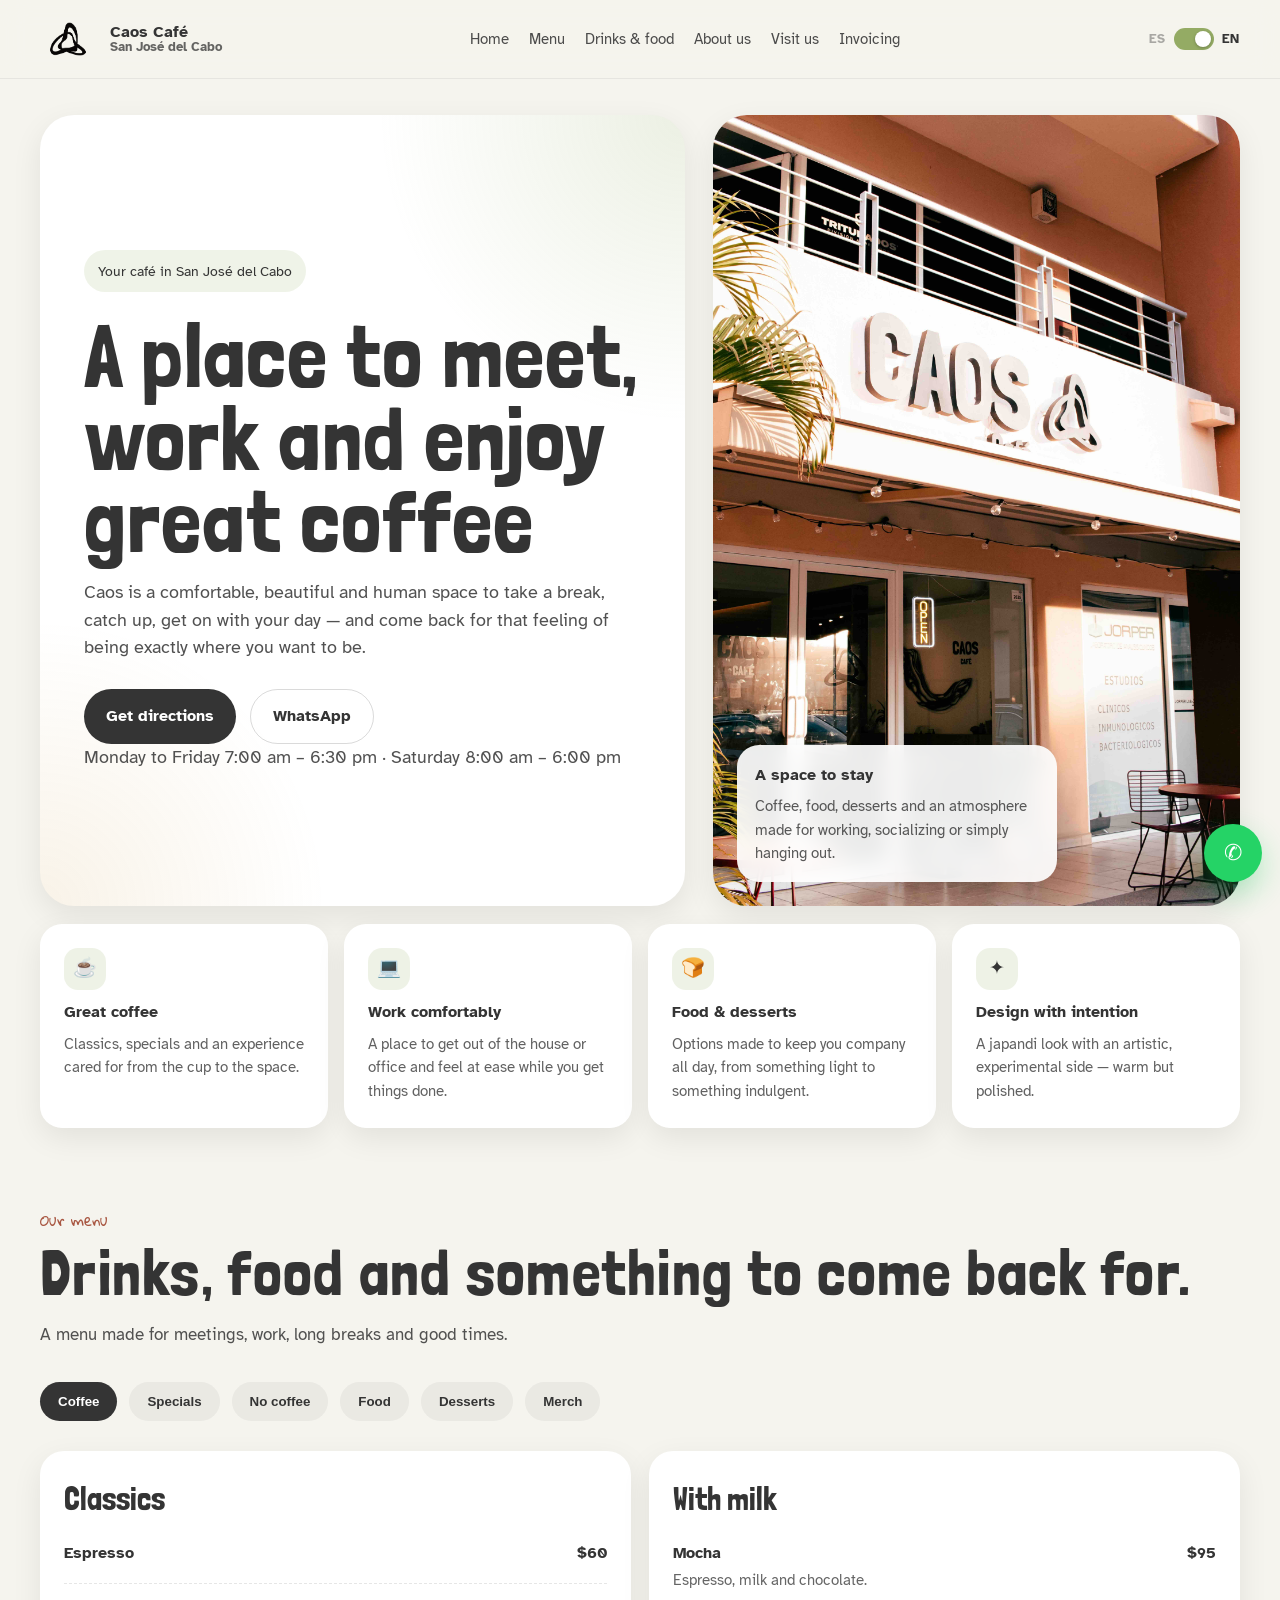
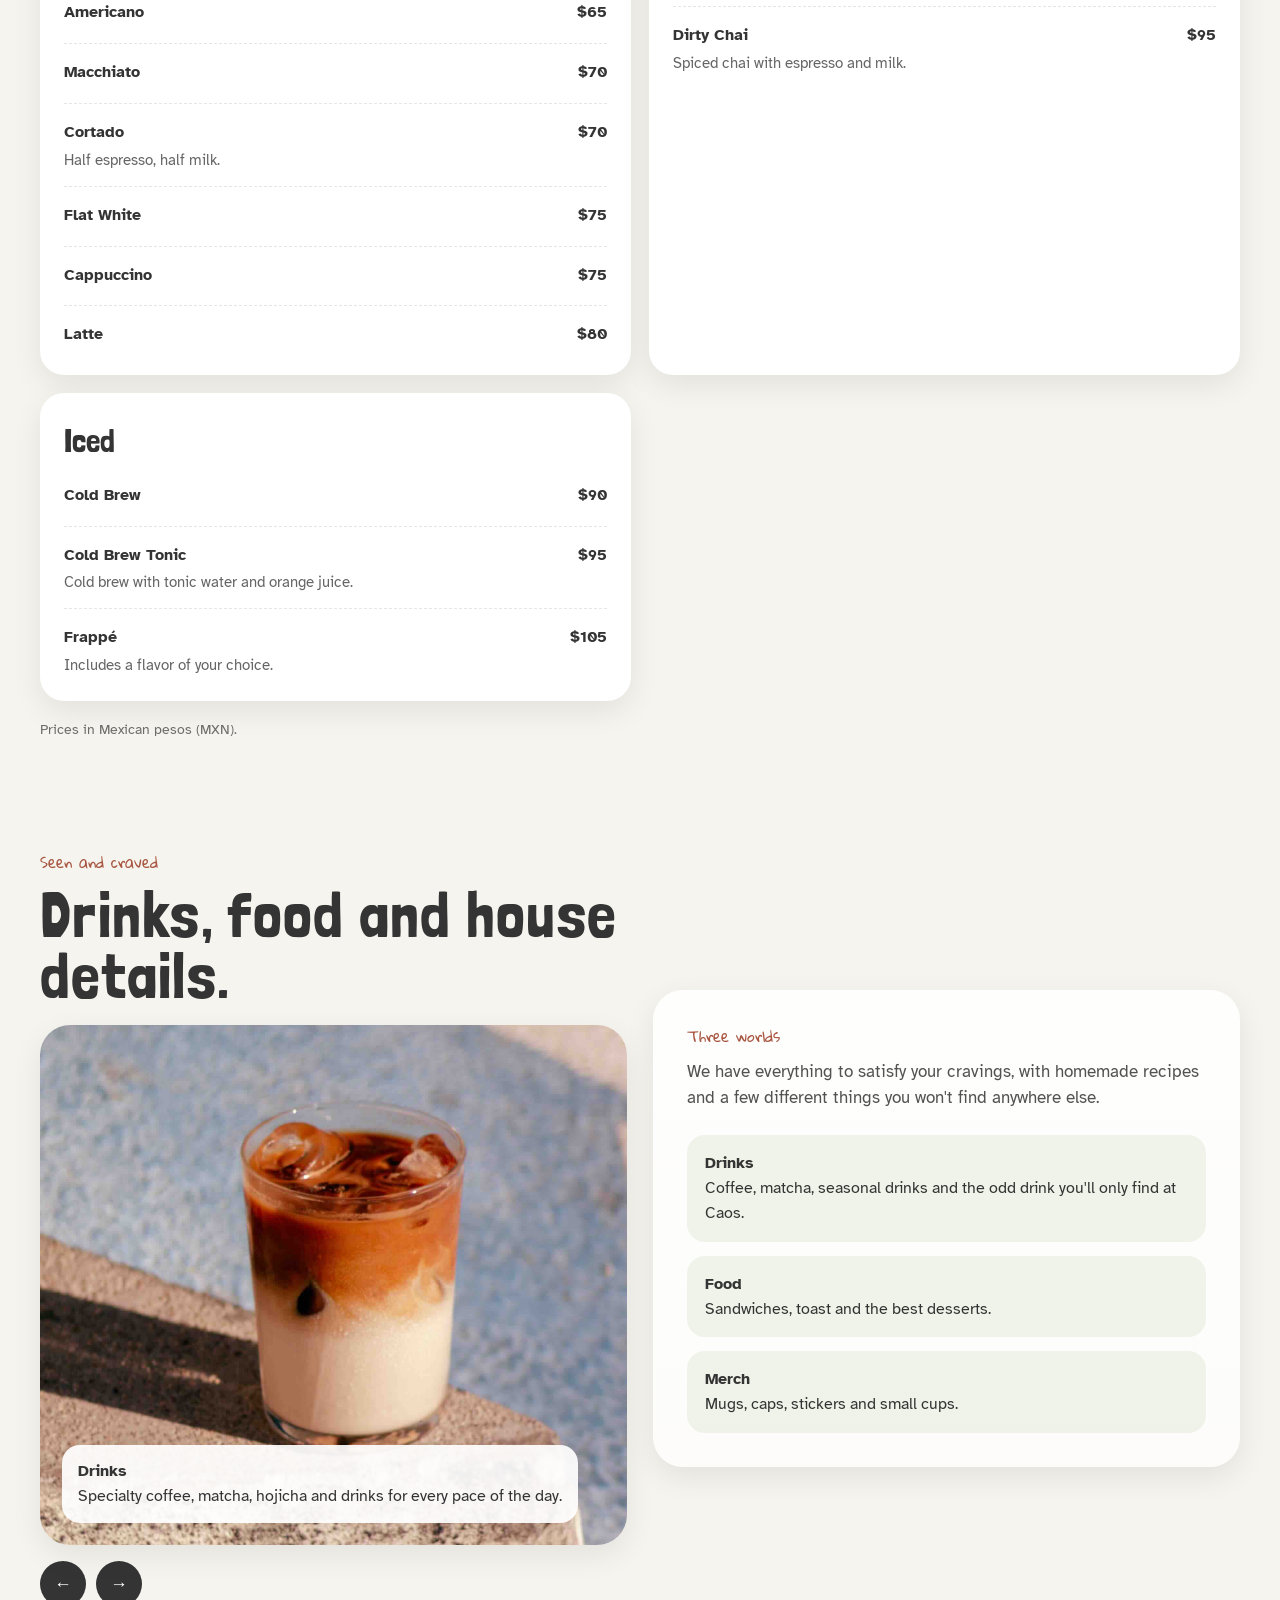
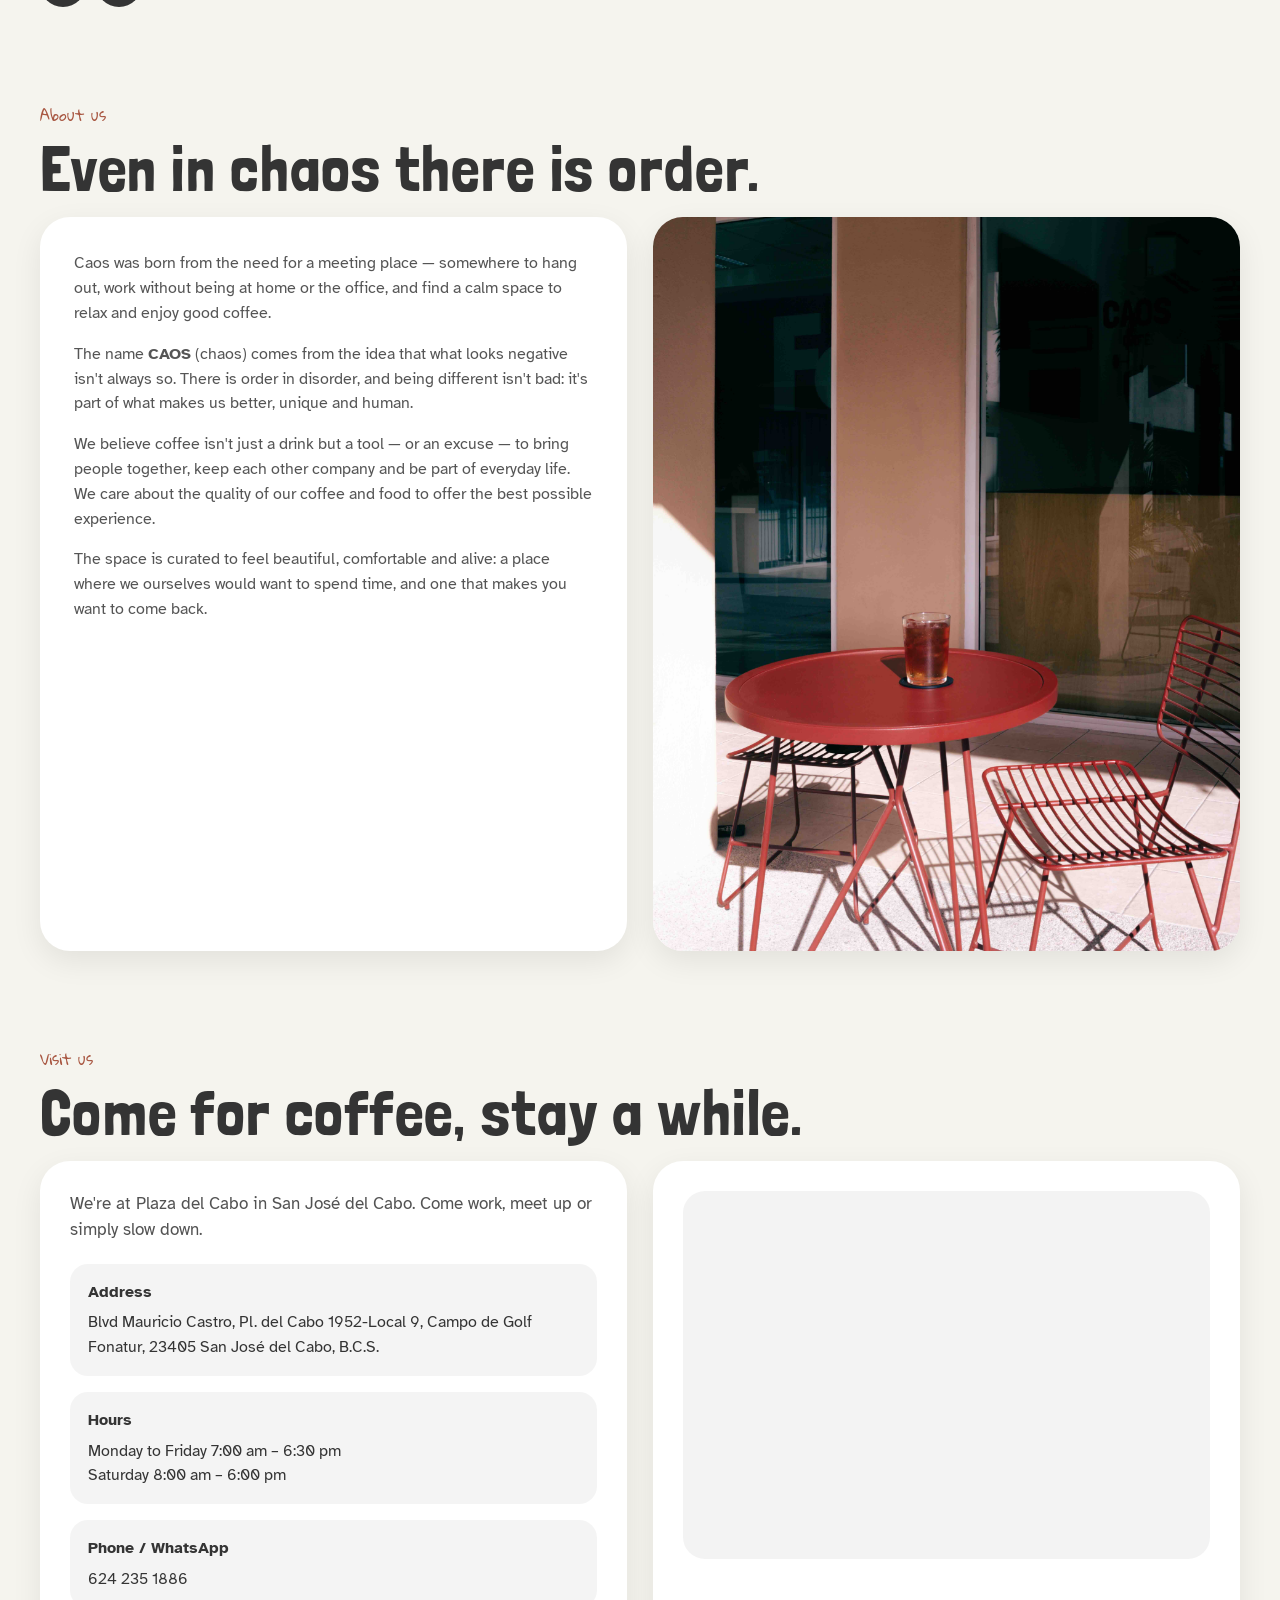
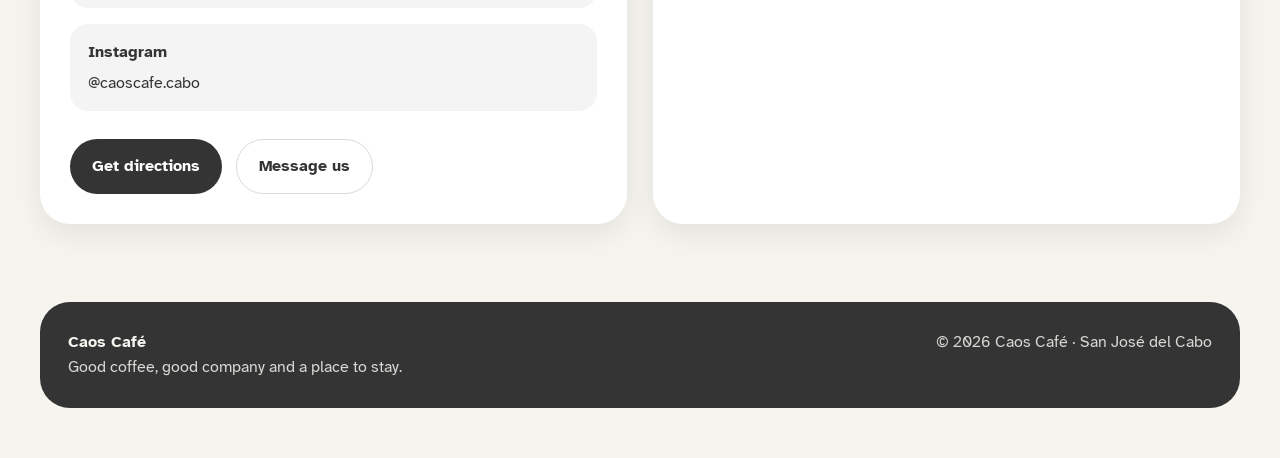
==== commit 7775d767: "Menos espacio entre secciones, switch ES/EN, reacomodo de bebidas" ====
--- a/index.html
+++ b/index.html
@@ -32,7 +32,11 @@
       </a>
 
       <div class="nav-actions">
-        <button class="lang-toggle" id="langToggle" type="button" aria-label="View in English" title="View in English">EN</button>
+        <button class="lang-switch" id="langToggle" type="button" role="switch" aria-checked="false" aria-label="English">
+          <span class="lang-label lang-es">ES</span>
+          <span class="lang-track" aria-hidden="true"><span class="lang-knob"></span></span>
+          <span class="lang-label lang-en">EN</span>
+        </button>
         <button class="menu-toggle" id="menuToggle" aria-label="Abrir menú" data-i18n="nav.toggle" data-i18n-attr="aria-label:nav.toggleLabel">Menú</button>
       </div>
 
--- a/style.css
+++ b/style.css
@@ -42,7 +42,7 @@
 }
 
 .section {
-  padding: 88px 0;
+  padding: 48px 0;
 }
 
 .eyebrow {
@@ -202,7 +202,7 @@
 }
 
 .hero {
-  padding: 36px 0 56px;
+  padding: 36px 0 32px;
 }
 
 .hero-grid {
@@ -689,7 +689,7 @@
   }
 
   .section {
-    padding: 72px 0;
+    padding: 40px 0;
   }
 
   .info-strip,
@@ -721,23 +721,60 @@
   order: 3;
 }
 
-.lang-toggle {
-  border: 1.5px solid var(--text);
+.lang-switch {
+  display: inline-flex;
+  align-items: center;
+  gap: 8px;
+  border: none;
   background: transparent;
-  color: var(--text);
-  border-radius: 999px;
-  padding: 6px 12px;
+  padding: 4px 0;
   font: inherit;
-  font-size: 0.85rem;
+  font-size: 0.82rem;
   font-weight: 700;
   letter-spacing: 0.04em;
+  color: var(--text);
   cursor: pointer;
-  transition: background 0.2s ease, color 0.2s ease;
-}
-
-.lang-toggle:hover {
-  background: var(--text);
-  color: var(--white);
+}
+
+.lang-switch .lang-label {
+  opacity: 0.4;
+  transition: opacity 0.2s ease;
+}
+
+.lang-switch[aria-checked="false"] .lang-es,
+.lang-switch[aria-checked="true"] .lang-en {
+  opacity: 1;
+}
+
+.lang-switch .lang-track {
+  position: relative;
+  width: 40px;
+  height: 22px;
+  border-radius: 999px;
+  background: var(--olive);
+  transition: background 0.2s ease;
+}
+
+.lang-switch .lang-knob {
+  position: absolute;
+  top: 3px;
+  left: 3px;
+  width: 16px;
+  height: 16px;
+  border-radius: 50%;
+  background: var(--white);
+  box-shadow: 0 1px 3px rgba(0, 0, 0, 0.25);
+  transition: transform 0.2s ease;
+}
+
+.lang-switch[aria-checked="true"] .lang-knob {
+  transform: translateX(18px);
+}
+
+.lang-switch:focus-visible {
+  outline: 2px solid var(--terracotta);
+  outline-offset: 4px;
+  border-radius: 6px;
 }
 
 .menu-note {
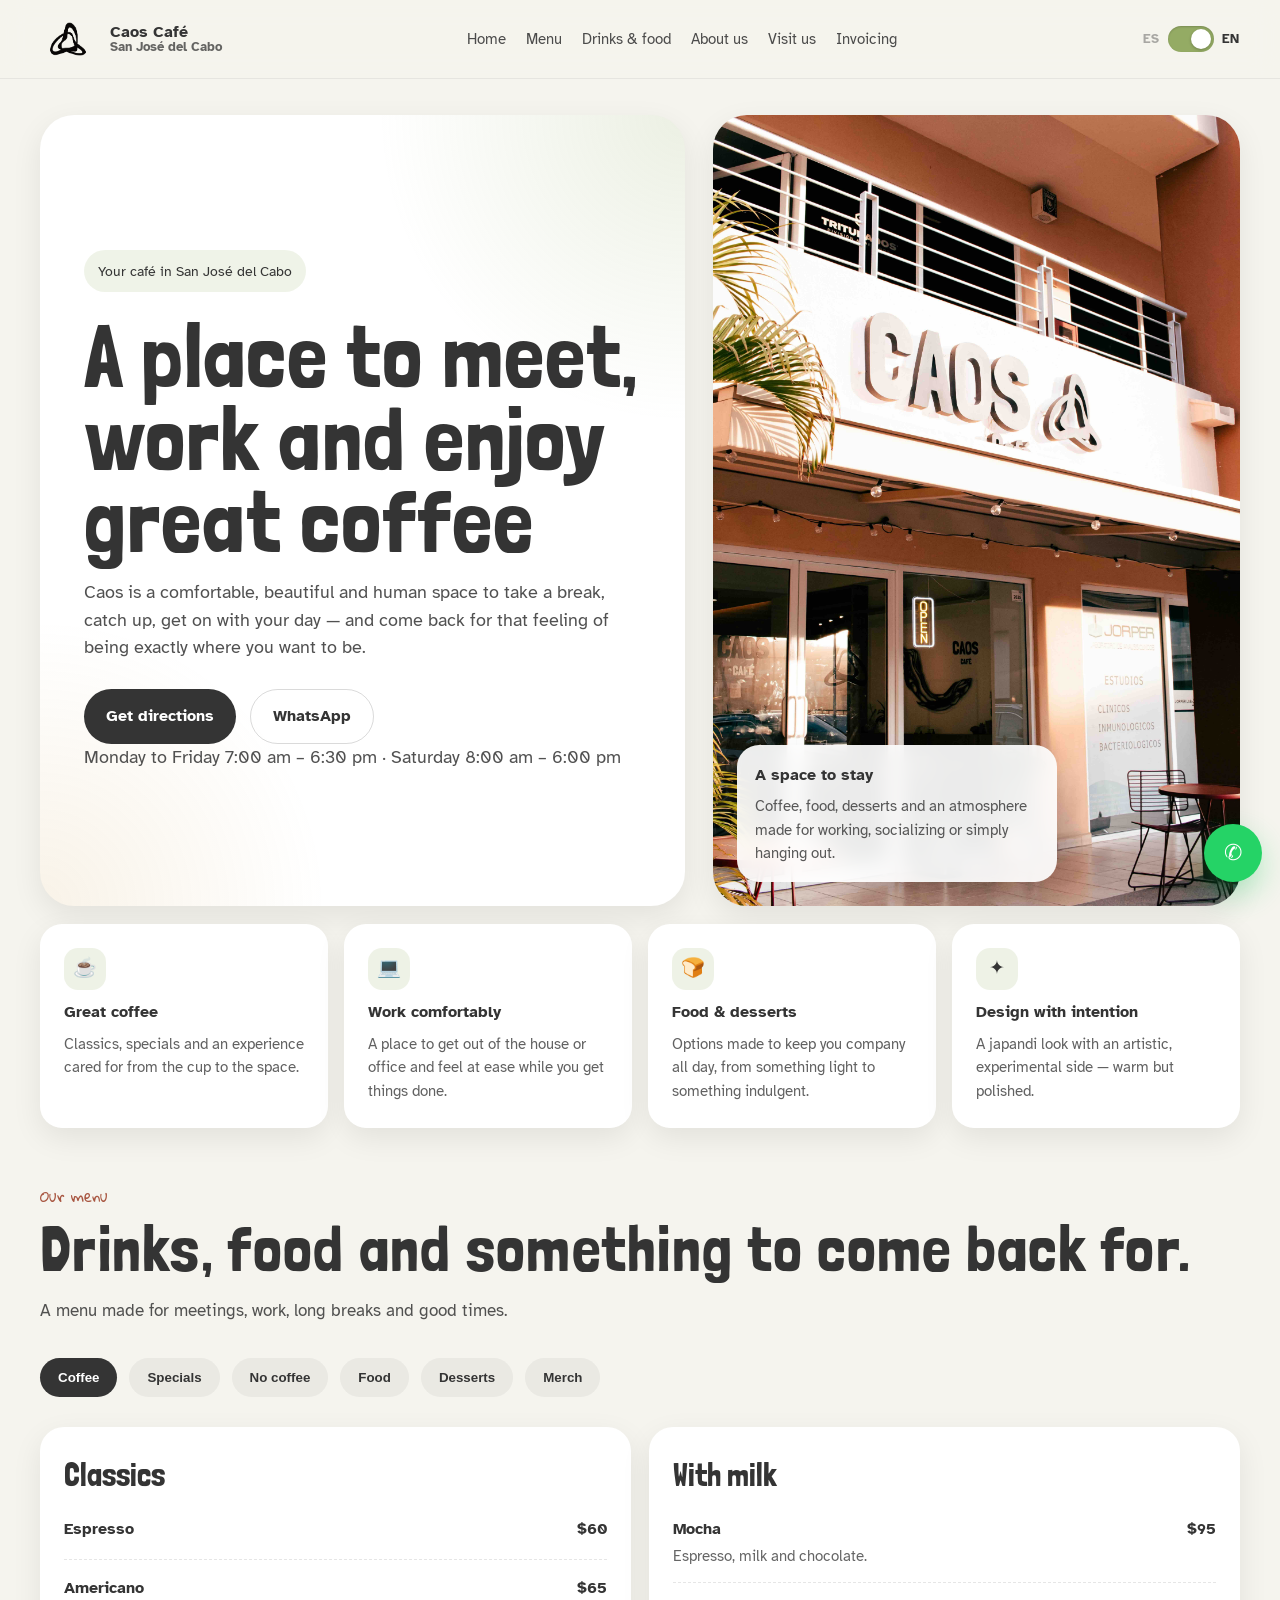
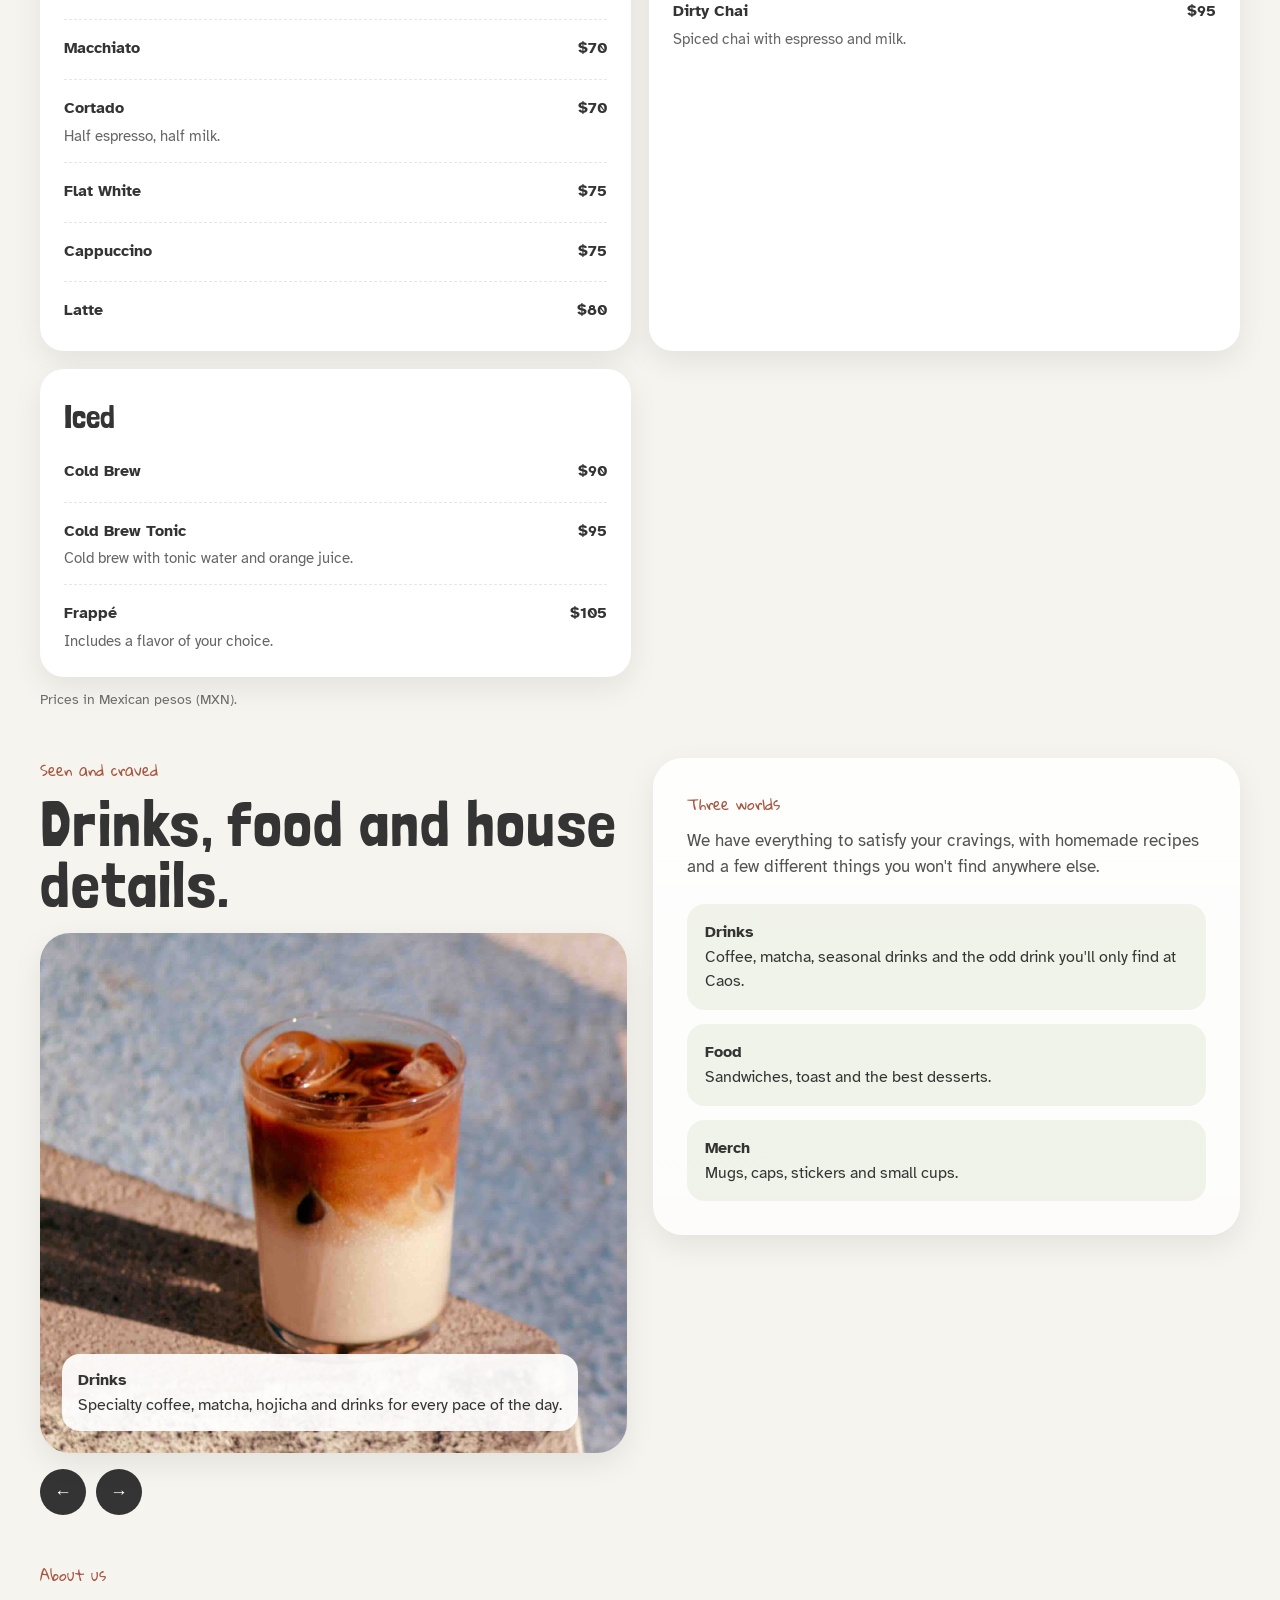
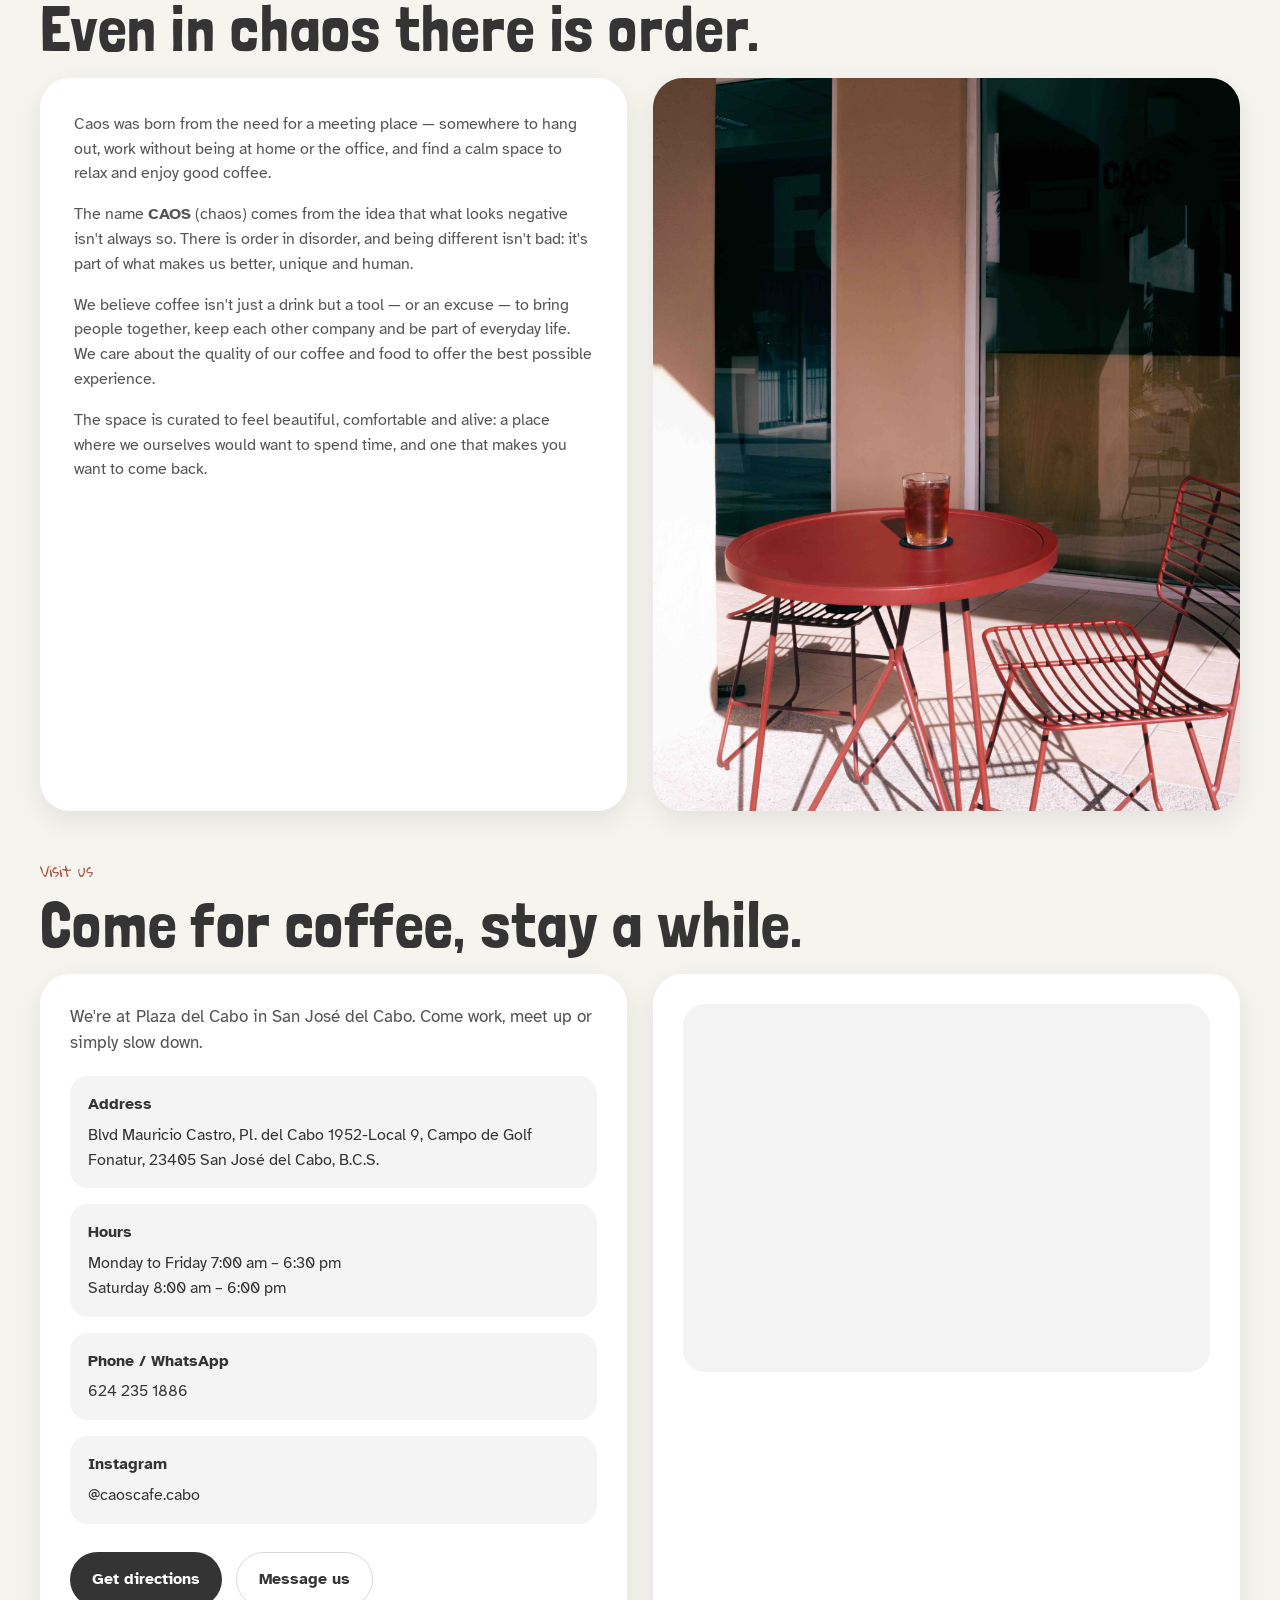
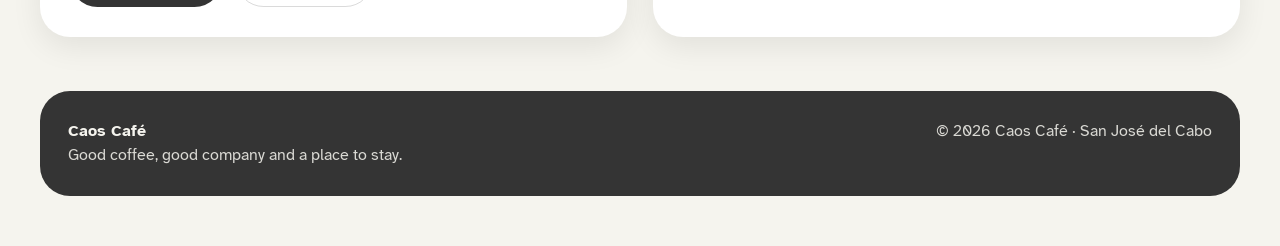
==== commit 4e0fd920: "Aún menos espacio entre secciones, switch más claro, versiones en CSS/JS para evitar caché" ====
--- a/index.html
+++ b/index.html
@@ -16,7 +16,7 @@
     rel="stylesheet"
   />
 
-  <link rel="stylesheet" href="style.css" />
+  <link rel="stylesheet" href="style.css?v=3" />
 </head>
 <body>
   <header class="topbar">
@@ -298,8 +298,8 @@
     ✆
   </a>
 
-  <script src="menu.js"></script>
-  <script src="i18n.js"></script>
+  <script src="menu.js?v=3"></script>
+  <script src="i18n.js?v=3"></script>
   <script>
     const menuToggle = document.getElementById("menuToggle");
     const navLinks = document.getElementById("navLinks");
--- a/style.css
+++ b/style.css
@@ -42,7 +42,7 @@
 }
 
 .section {
-  padding: 48px 0;
+  padding: 24px 0;
 }
 
 .eyebrow {
@@ -422,7 +422,7 @@
   display: grid;
   grid-template-columns: 1fr 1fr;
   gap: 26px;
-  align-items: center;
+  align-items: start;
 }
 
 .carousel {
@@ -689,7 +689,7 @@
   }
 
   .section {
-    padding: 40px 0;
+    padding: 20px 0;
   }
 
   .info-strip,
@@ -748,10 +748,11 @@
 
 .lang-switch .lang-track {
   position: relative;
-  width: 40px;
-  height: 22px;
+  width: 46px;
+  height: 26px;
   border-radius: 999px;
   background: var(--olive);
+  box-shadow: inset 0 1px 2px rgba(0, 0, 0, 0.18);
   transition: background 0.2s ease;
 }
 
@@ -759,8 +760,8 @@
   position: absolute;
   top: 3px;
   left: 3px;
-  width: 16px;
-  height: 16px;
+  width: 20px;
+  height: 20px;
   border-radius: 50%;
   background: var(--white);
   box-shadow: 0 1px 3px rgba(0, 0, 0, 0.25);
@@ -768,7 +769,7 @@
 }
 
 .lang-switch[aria-checked="true"] .lang-knob {
-  transform: translateX(18px);
+  transform: translateX(20px);
 }
 
 .lang-switch:focus-visible {
@@ -778,7 +779,7 @@
 }
 
 .menu-note {
-  margin-top: 18px;
+  margin: 12px 0 0;
   font-size: 0.85rem;
   opacity: 0.7;
 }
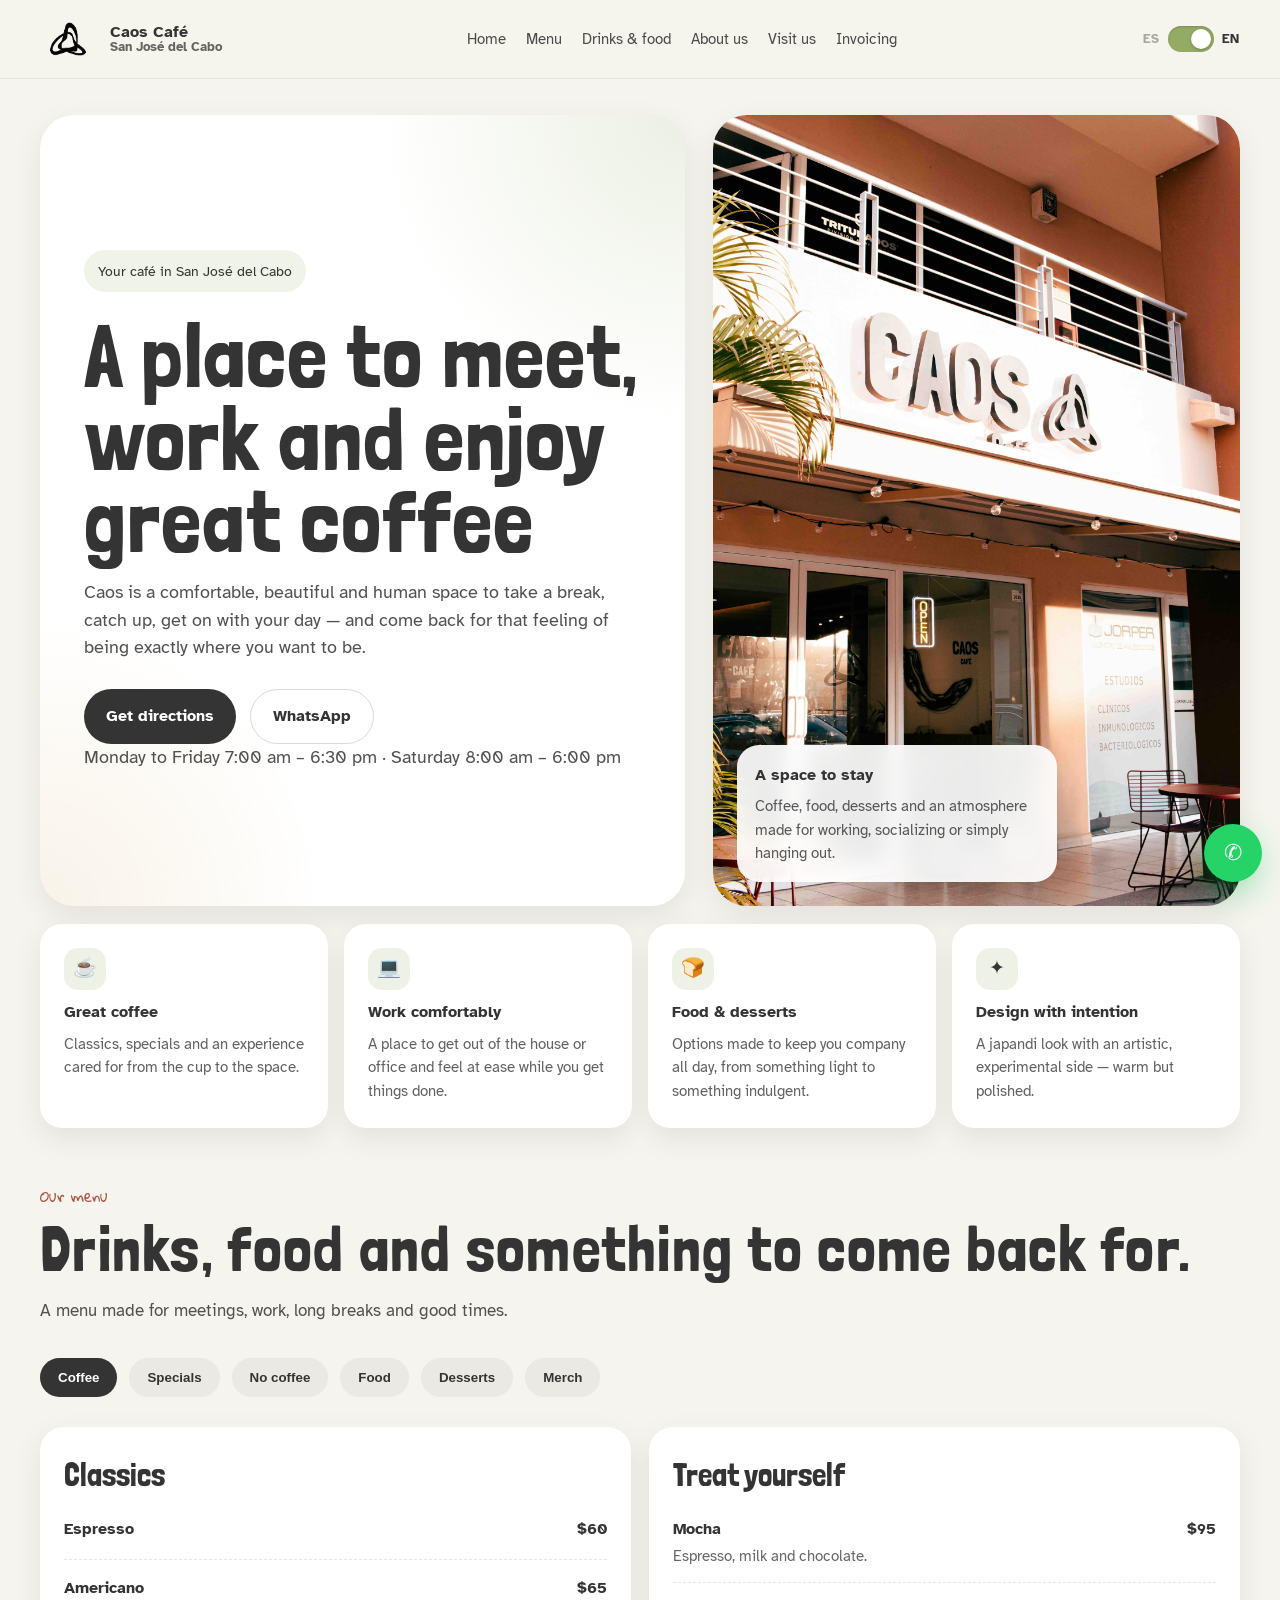
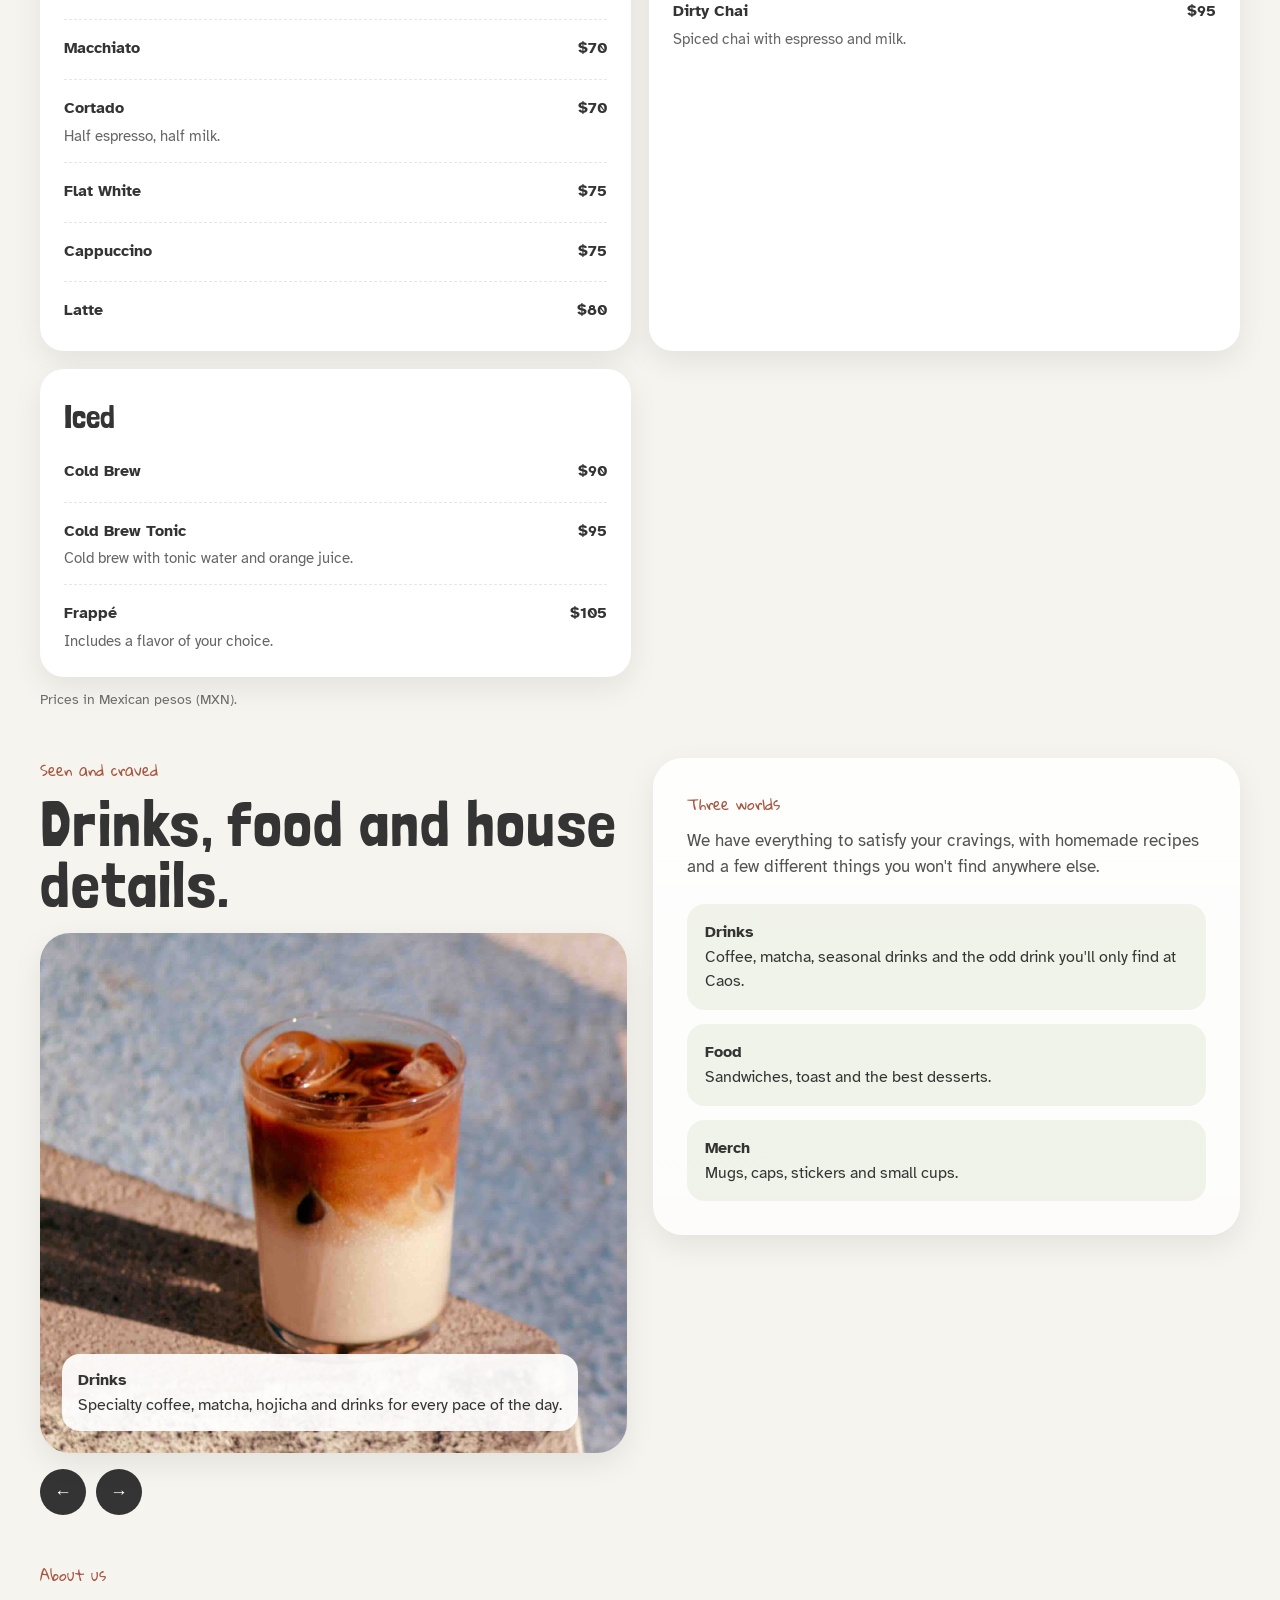
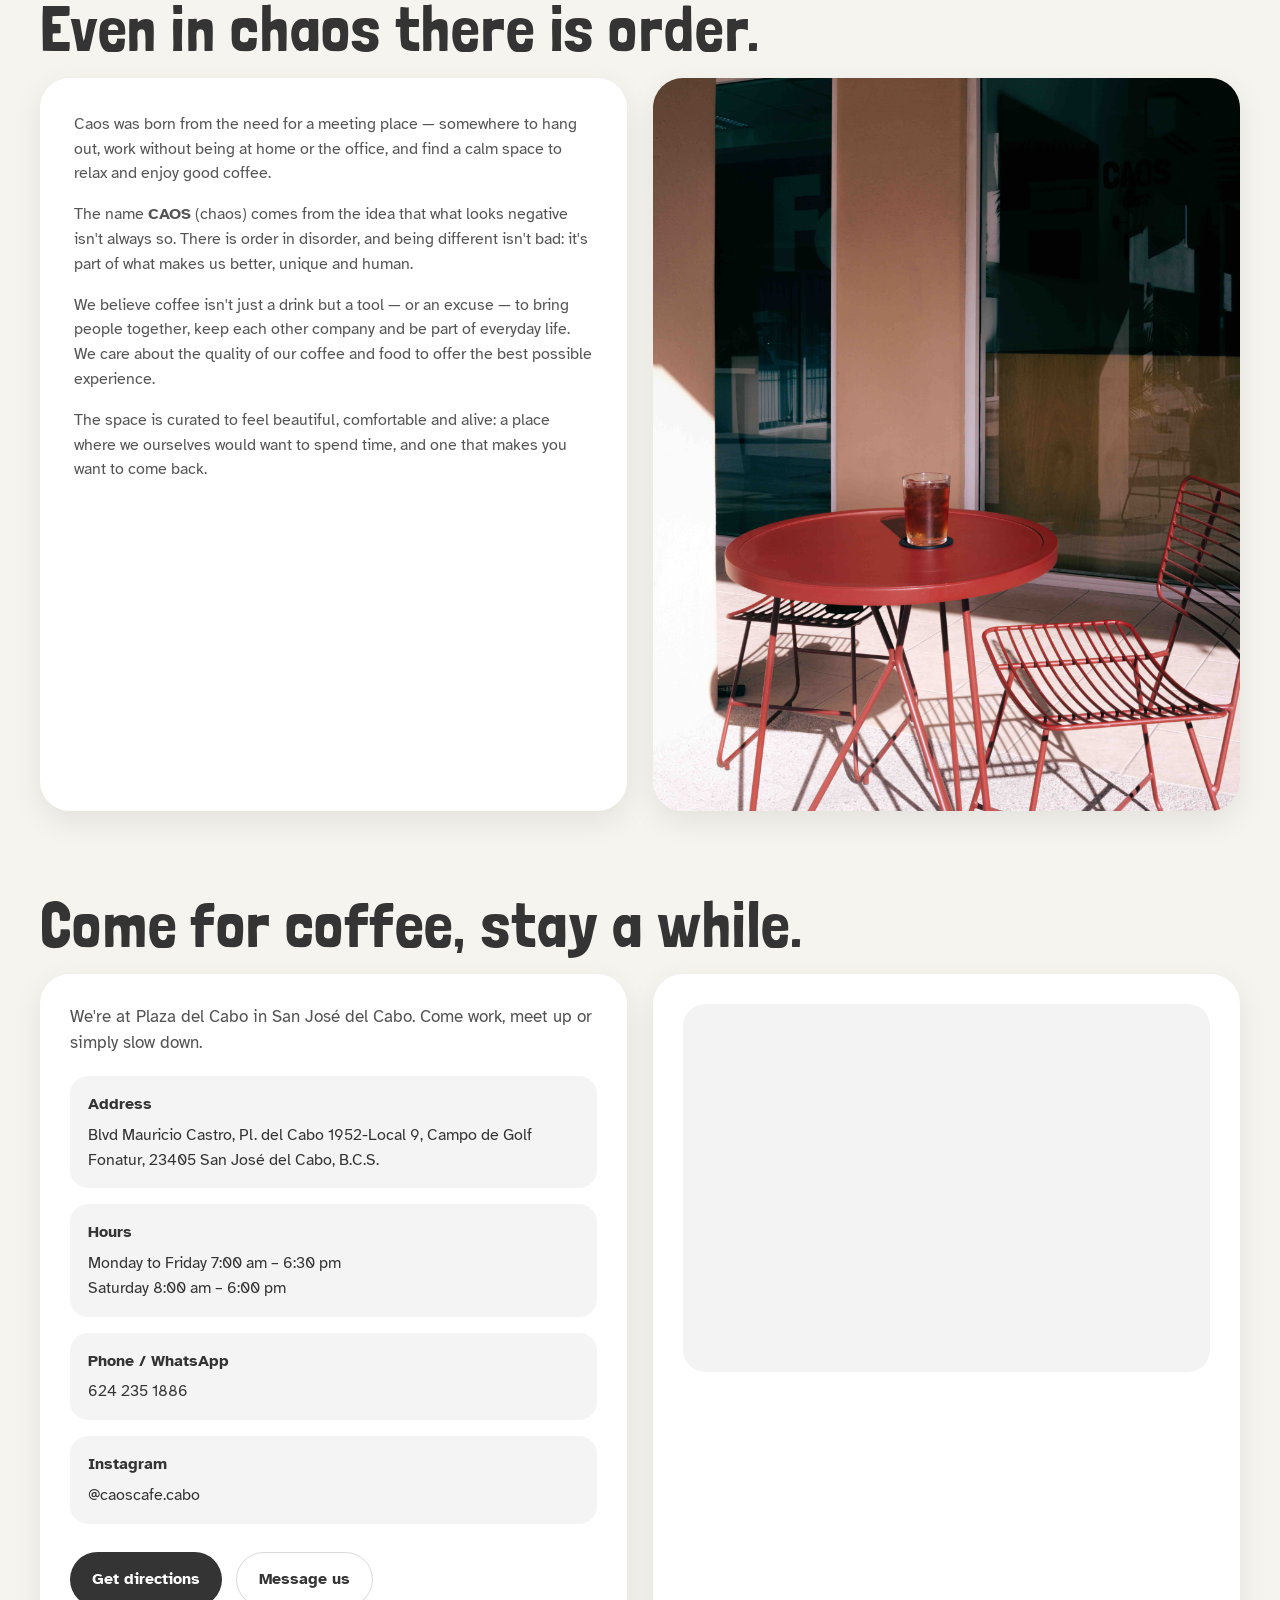
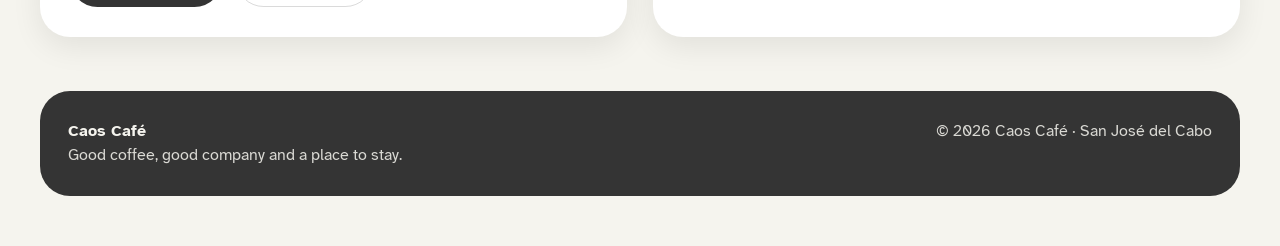
==== commit 8aaab7f2: "Con leche → Para el antojo" ====
--- a/index.html
+++ b/index.html
@@ -16,7 +16,7 @@
     rel="stylesheet"
   />
 
-  <link rel="stylesheet" href="style.css?v=3" />
+  <link rel="stylesheet" href="style.css?v=4" />
 </head>
 <body>
   <header class="topbar">
@@ -298,8 +298,8 @@
     ✆
   </a>
 
-  <script src="menu.js?v=3"></script>
-  <script src="i18n.js?v=3"></script>
+  <script src="menu.js?v=4"></script>
+  <script src="i18n.js?v=4"></script>
   <script>
     const menuToggle = document.getElementById("menuToggle");
     const navLinks = document.getElementById("navLinks");
